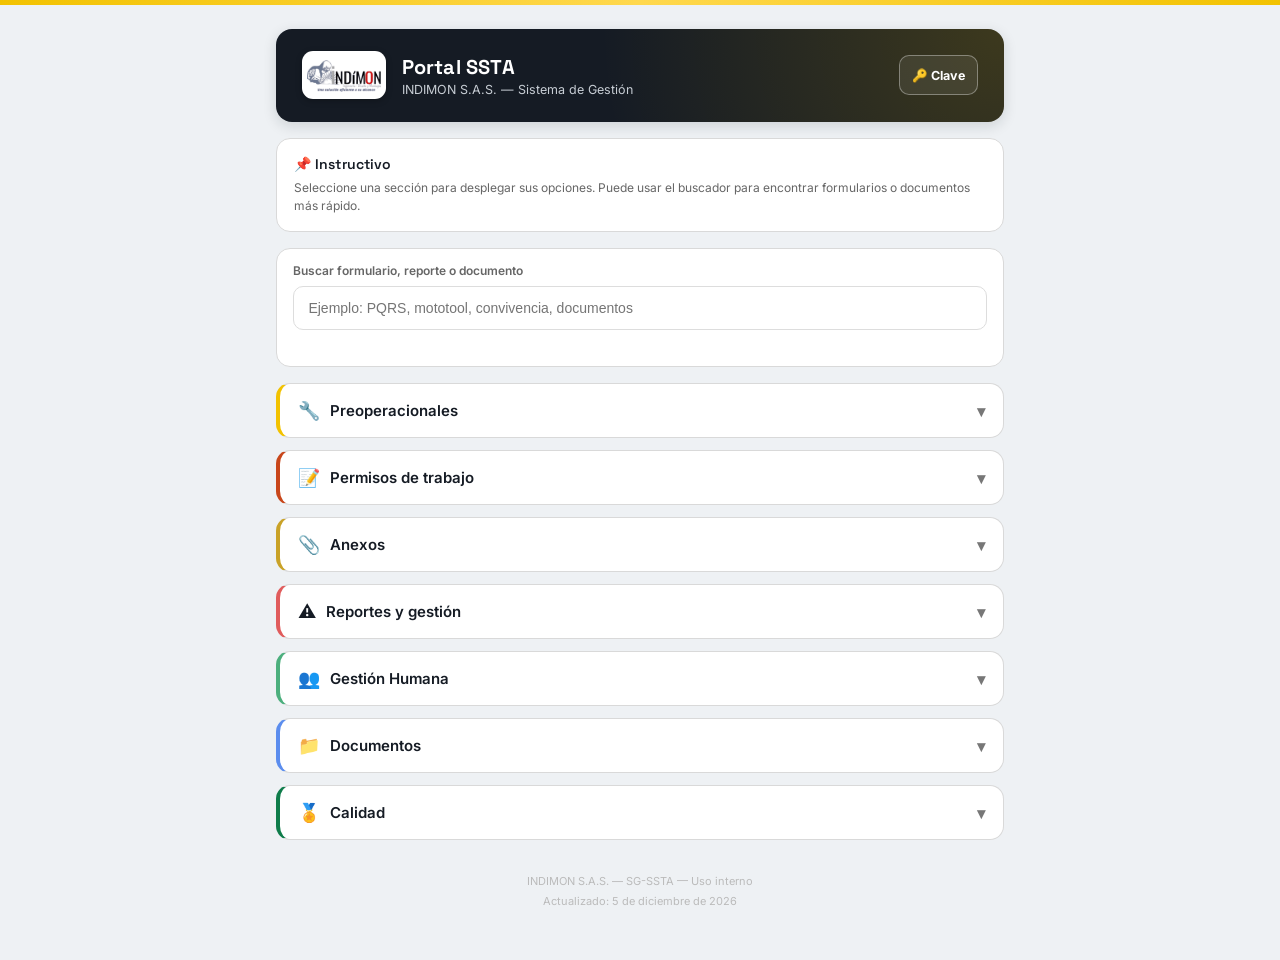
==== index.html @ 3533a74f "Add files via upload" ====
<!DOCTYPE html>
<html lang="es">
<head>
<meta charset="UTF-8">
<meta name="viewport" content="width=device-width, initial-scale=1.0">
<title>Portal SSTA – INDIMON S.A.S.</title>
<link rel="manifest" href="manifest.json">
<link rel="stylesheet" href="common.css">
<script src="config.js"></script>
<script src="common.js"></script>
<meta name="theme-color" content="#F2C200">
<meta name="mobile-web-app-capable" content="yes">
<meta name="apple-mobile-web-app-capable" content="yes">
<meta name="apple-mobile-web-app-status-bar-style" content="default">
<meta name="apple-mobile-web-app-title" content="Portal SSTA">
<link rel="apple-touch-icon" href="icon-192.png">
<style>
  *{box-sizing:border-box;margin:0;padding:0;}
  html{-webkit-text-size-adjust:100%;text-size-adjust:100%;}

  body{
    font-family:var(--font-family, -apple-system, sans-serif);
    background:var(--bg,#eef1f4);
    color:var(--ink,#1a1a1a);
    min-height:100vh;
  }

  /* Franja de marca — ancla visual del portal, color institucional INDIMON */
  .brand-strip{
    height:5px;
    background:linear-gradient(90deg, var(--brand-index,#F2C200), #ffd84d, var(--brand-index,#F2C200));
  }

  .wrapper{
    max-width:760px;
    margin:0 auto;
    padding:1.5rem 1rem 3rem;
  }

  /* ── Header ── */
  .header{
    background:var(--ink,#151b24);
    background-image:radial-gradient(circle at 100% 0%, rgba(242,194,0,.18), transparent 55%);
    border-radius:16px;
    padding:1.4rem 1.6rem;
    margin-bottom:1rem;
    display:flex;
    align-items:center;
    gap:16px;
    box-shadow:var(--shadow-lift, 0 4px 14px rgba(15,25,35,.14));
  }

  .logo{
    width:48px;
    height:48px;
    border-radius:12px;
    background:var(--brand-index,#F2C200);
    display:flex;
    align-items:center;
    justify-content:center;
    font-weight:700;
    font-size:19px;
    font-family:var(--font-display);
    color:#1a1a1a;
    flex-shrink:0;
    transform:rotate(-4deg);
    box-shadow:0 3px 10px rgba(0,0,0,.25);
  }

  .header h1{font-family:var(--font-display);font-size:20px;font-weight:700;color:#fff;margin-bottom:2px;}
  .header p{font-size:12.5px;color:#c7cdd4;}

  /* ── Instructivo ── */
  .helper-card{
    background:#fff;
    border:1px solid #d9d9d9;
    border-radius:14px;
    padding:1rem 1.05rem;
    margin-bottom:1rem;
  }
  .helper-title{font-size:14px;font-weight:600;margin-bottom:6px;}
  .helper-text{font-size:12px;color:#666;line-height:1.5;}

  /* ── Buscador ── */
  .search-box{
    background:#fff;
    border:1px solid #d9d9d9;
    border-radius:14px;
    padding:.9rem 1rem;
    margin-bottom:1rem;
  }
  .search-box label{display:block;font-size:12px;font-weight:600;color:#666;margin-bottom:8px;}
  .search-box input{
    width:100%;
    border:1px solid #ddd;
    border-radius:10px;
    padding:.8rem .9rem;
    font-size:14px;
    outline:none;
    transition:border-color .15s,box-shadow .15s;
  }
  .search-box input:focus{
    border-color:#bdbdbd;
    box-shadow:0 0 0 3px rgba(245,196,0,.18);
  }

  /* Contador de resultados */
  .search-count{
    font-size:11px;
    color:#888;
    margin-top:6px;
    min-height:16px;
  }

  /* ── Acordeón ── */
  .accordion{display:flex;flex-direction:column;gap:12px;}

  .accordion-item{
    background:#fff;
    border:1px solid #d9d9d9;
    border-radius:14px;
    overflow:hidden;
    transition:border-color .2s,box-shadow .2s;
    /* Borde izquierdo de color por sección */
    border-left-width:4px;
  }

  /* Colores por sección */
  .accordion-item.sec-preop   { border-left-color:#F2C200; }
  .accordion-item.sec-permisos{ border-left-color:#c8461a; }
  .accordion-item.sec-calidad { border-left-color:#0e7c4a; }
  .accordion-item.sec-anexos{ border-left-color:#c9a227; }
  .accordion-item.sec-reportes{ border-left-color:#e05c5c; }
  .accordion-item.sec-humana  { border-left-color:#4caf7d; }
  .accordion-item.sec-docs    { border-left-color:#5b8dee; }

  .accordion-item[open]{
    border-color:#c8c8c8;
    border-left-width:4px;
    box-shadow:0 4px 14px rgba(0,0,0,.06);
  }

  .accordion-item summary{
    list-style:none;
    cursor:pointer;
    padding:1rem 1.1rem;
    font-size:15px;
    font-weight:600;
    display:flex;
    align-items:center;
    justify-content:space-between;
    gap:12px;
    user-select:none;
    -webkit-tap-highlight-color:transparent;
  }
  .accordion-item summary::-webkit-details-marker{display:none;}

  .summary-left{display:flex;align-items:center;gap:10px;}
  .summary-icon{font-size:18px;}
  .ats-estado{display:inline-block;margin-top:6px;font-size:11.5px;font-weight:800;color:#1d7a4c;background:#e3f4ea;border-radius:10px;padding:3px 9px;}
  .ats-estado.mal{color:#a02d20;background:#fdecea;}
  .ats-estado[hidden]{display:none;}
  .open-permits-badge{
    font-size:11px;
    font-weight:700;
    color:#fff;
    background:#c8461a;
    border-radius:20px;
    padding:2px 9px;
  }

  .accordion-item summary::after{
    content:"▾";
    font-size:16px;
    color:#777;
    transition:transform .2s;
  }
  .accordion-item[open] summary::after{transform:rotate(180deg);}

  .accordion-content{
    padding:0 1rem 1rem;
    border-top:1px solid #eee;
  }

  /* ── Grid de tarjetas ── */
  .grid{
    display:grid;
    grid-template-columns:repeat(auto-fit,minmax(160px,1fr));
    gap:10px;
    margin-top:1rem;
  }
  .grid.single{grid-template-columns:1fr;}

  /* ── Tarjeta ── */
  .card{
    background:#fafafa;
    border:1px solid #e2e2e2;
    border-radius:12px;
    padding:.9rem 1rem;
    cursor:pointer;
    text-decoration:none;
    display:flex;
    flex-direction:column;
    transition:box-shadow .15s,border-color .15s,transform .15s,background .1s;
    -webkit-tap-highlight-color:transparent;
    position:relative;
    overflow:hidden;
  }
  .card:hover{
    border-color:#bbb;
    box-shadow:0 3px 10px rgba(0,0,0,.08);
    transform:translateY(-1px);
    background:#fff;
  }
  /* Feedback táctil al presionar */
  .card:active{
    transform:scale(.97);
    background:#f0f0f0;
    box-shadow:none;
  }
  .card.hidden{display:none;}

  .card-icon{font-size:22px;margin-bottom:8px;}
  .card-title{font-size:13px;font-weight:600;color:#1a1a1a;line-height:1.35;margin-bottom:3px;}
  .card-sub{font-size:11px;color:#888;line-height:1.4;}

  .ext-badge{
    position:absolute;
    top:10px;
    right:10px;
    width:24px;
    height:24px;
    border-radius:50%;
    display:flex;
    align-items:center;
    justify-content:center;
    font-size:0;
    color:transparent;
    background:#888;
    box-shadow:0 1px 4px rgba(0,0,0,.18);
    margin:0;
  }
  .ext-badge::before{
    font-size:11px;
    line-height:1;
    color:#fff;
    display:block;
  }
  .ext-badge.forms::before{content:"↗";}
  .ext-badge.drive::before{content:"↗";}
  .ext-badge.permit::before{content:"📝"; font-size:10px;}
  .ext-badge.forms { background:#1a73e8; }
  .ext-badge.drive { background:#0f9d58; }
  .ext-badge.permit { background:#c8461a; }
  .card{padding-right:2.6rem;}
  .card-full{padding-right:1rem;}
  .card-full .ext-badge{position:static;margin-left:auto;flex-shrink:0;}

  /* Card horizontal (full) */
  .card-full{
    flex-direction:row;
    align-items:center;
    gap:14px;
  }
  .card-full .card-icon{margin:0;font-size:24px;flex-shrink:0;}
  .card-full .card-text{flex:1;min-width:0;}
  .card-full .ext-badge{margin-top:0;margin-left:auto;white-space:nowrap;}

  /* Mensaje vacío */
  .empty-message{
    display:none;
    margin-top:1rem;
    font-size:12px;
    color:#888;
    background:#fafafa;
    border:1px dashed #ddd;
    border-radius:12px;
    padding:.9rem 1rem;
  }

  /* ── Botón ir arriba ── */
  .back-to-top{
    position:fixed;
    bottom:1.2rem;
    right:1.1rem;
    width:42px;
    height:42px;
    border-radius:50%;
    background:#F2C200;
    border:none;
    font-size:20px;
    font-weight:700;
    cursor:pointer;
    box-shadow:0 3px 10px rgba(0,0,0,.2);
    display:none;
    align-items:center;
    justify-content:center;
    z-index:99;
    transition:opacity .2s,transform .15s;
    color:#1a1a1a;
  }
  .back-to-top.visible{display:flex;}
  .back-to-top:active{transform:scale(.92);}

  /* ── Footer ── */
  footer{
    text-align:center;
    font-size:11px;
    color:#bbb;
    margin-top:2rem;
    line-height:1.8;
  }

  /* ══════════════════════════════
     MÓVIL  ≤ 600 px
  ══════════════════════════════ */
  @media (max-width:600px){
    .wrapper{padding:1rem .75rem 3.5rem;}

    /* Una columna en móvil */
    .grid{grid-template-columns:1fr !important;}

    /* Tarjeta horizontal en móvil */
    .card{
      flex-direction:row;
      align-items:center;
      gap:12px;
      padding:.85rem .9rem;
    }
    .card-icon{font-size:24px;margin-bottom:0;flex-shrink:0;}
    .card-text{flex:1;min-width:0;}
    .card-title{font-size:14px;}
    .card-sub{font-size:12px;}
    .ext-badge{margin-top:5px;}

    /* Card-full en móvil */
    .card-full{align-items:center;flex-direction:row;}
    .card-full .ext-badge{margin-left:auto;margin-top:0;}

    .accordion-item summary{font-size:14px;padding:.9rem 1rem;}
    .header h1{font-size:17px;}
  }

  /* Indicador offline en el buscador */
  .search-box.offline{border-color:#e08a80;background:#fdecea;}
  .search-box.offline label{color:#7a1f14;}
  .search-box.offline::after{content:"⚠ Sin conexión";display:block;font-size:11px;color:#7a1f14;margin-top:6px;font-weight:600;}

  /* ── Sub-secciones colapsables dentro de Preoperacionales ── */
  .sub-accordion{display:flex;flex-direction:column;gap:10px;margin-top:8px;}
  .sub-item{
    background:#f8f8f8;
    border:1px solid #e2e2e2;
    border-radius:10px;
    overflow:hidden;
    transition:border-color .2s;
  }
  .sub-item[open]{
    border-color:#c8c8c8;
    background:#fff;
    box-shadow:0 2px 8px rgba(0,0,0,.04);
  }
  .sub-item summary{
    list-style:none;
    cursor:pointer;
    padding:.7rem .9rem;
    font-size:13px;
    font-weight:600;
    display:flex;
    align-items:center;
    justify-content:space-between;
    gap:8px;
    user-select:none;
    -webkit-tap-highlight-color:transparent;
    color:#444;
  }
  .sub-item summary::-webkit-details-marker{display:none;}
  .sub-item summary::after{
    content:"▾";
    font-size:14px;
    color:#888;
    transition:transform .2s;
  }
  .sub-item[open] summary::after{transform:rotate(180deg);}
  .sub-item summary .sub-icon{font-size:16px;margin-right:4px;}
  .sub-item summary .sub-count{
    font-size:11px;
    font-weight:600;
    color:#888;
    background:#eee;
    padding:2px 8px;
    border-radius:12px;
    margin-left:auto;
  }
  .sub-content{padding:0 .8rem .8rem;}
  .sub-content .grid{grid-template-columns:repeat(auto-fit,minmax(150px,1fr));gap:8px;margin-top:0;}

  /* Tarjetas compactas dentro de sub-secciones */
  .sub-content .card{padding:.65rem .8rem;}
  .sub-content .card .card-icon{font-size:18px;margin-bottom:4px;}
  .sub-content .card .card-title{font-size:12.5px;}
  .sub-content .card .card-sub{font-size:10.5px;}

  @media(max-width:600px){
    .sub-content .grid{grid-template-columns:1fr !important;}
    .sub-content .card{padding:.7rem .8rem;}
    .sub-item summary{font-size:12.5px;padding:.65rem .8rem;}
  }
</style>
</head>
<body>
<div class="brand-strip"></div>
<div class="wrapper">

  <div class="header">
    <span class="marca marca-grande" role="img" aria-label="INDIMON"></span>
    <div>
      <h1>Portal SSTA</h1>
      <p>INDIMON S.A.S. &mdash; Sistema de Gestión</p>
    </div>
    <button type="button" class="btn-clave" id="btnClave" title="Clave del portal de este equipo">🔑 Clave</button>
  </div>

  <div class="helper-card">
    <div class="helper-title">📌 Instructivo</div>
    <div class="helper-text">
      Seleccione una sección para desplegar sus opciones. Puede usar el buscador para encontrar formularios o documentos más rápido.
    </div>
  </div>

  <div class="search-box">
    <label for="searchInput">Buscar formulario, reporte o documento</label>
    <input type="text" id="searchInput" placeholder="Ejemplo: PQRS, mototool, convivencia, documentos">
    <div class="search-count" id="searchCount" role="status" aria-live="polite"></div>
  </div>

  <div class="accordion">

    <!-- ── PREOPERACIONALES ── -->
    <details class="accordion-item sec-preop">
      <summary>
        <span class="summary-left">
          <span class="summary-icon">🔧</span>
          <span>Preoperacionales</span>
        </span>
      </summary>
      <div class="accordion-content">

        <div class="sub-accordion">
          <details class="sub-item">
            <summary>
              <span class="sub-icon">✂️</span>
              <span>Corte, desbaste y pulido</span>
              <span class="sub-count">8</span>
            </summary>
            <div class="sub-content">
              <div class="grid">
                <a class="card searchable-card" data-search="inspección mototool general preoperacional herramientas formulario google forms" href="https://docs.google.com/forms/d/e/1FAIpQLSdO6-E_F2UNLcjAfK9g0rwFO67i-6l_wubje_rE8OflMlSVYg/viewform" target="_blank" rel="noopener">
                  <div class="card-icon">🔧</div>
                  <div class="card-text">
                    <div class="card-title">Motortool</div>
                    <div class="card-sub">General</div>
                    <div class="ext-badge forms">↗</div>
                  </div>
                </a>
                <a class="card searchable-card" data-search="inspección pulidoras general formulario google forms" href="https://forms.gle/gFKTP5ZCNbi8pakc8" target="_blank" rel="noopener">
                  <div class="card-icon">🔩</div>
                  <div class="card-text">
                    <div class="card-title">Pulidora</div>
                    <div class="card-sub">Preoperacional</div>
                    <div class="ext-badge forms">↗</div>
                  </div>
                </a>
                <a class="card searchable-card" data-search="Inspección Preoperacional Esmeril formulario google forms" href="https://forms.gle/QgLy1F7SyeDYLxez6" target="_blank" rel="noopener">
                  <div class="card-icon">🔩</div>
                  <div class="card-text">
                    <div class="card-title">Esmeril</div>
                    <div class="card-sub">Preoperacional</div>
                    <div class="ext-badge forms">↗</div>
                  </div>
                </a>
                <a class="card searchable-card" data-search="Inspección Preoperacional Rotosfera formulario google forms" href="https://forms.gle/t29RHQx2itomZHq39" target="_blank" rel="noopener">
                  <div class="card-icon">⚙️</div>
                  <div class="card-text">
                    <div class="card-title">Rotosfera</div>
                    <div class="card-sub">Preoperacional</div>
                    <div class="ext-badge forms">↗</div>
                  </div>
                </a>
                <a class="card searchable-card" data-search="Inspección Preoperacional Sierra Cinta formulario google forms" href="https://forms.gle/JTDjTmCrtoKYtJSNA" target="_blank" rel="noopener">
                  <div class="card-icon">🪛</div>
                  <div class="card-text">
                    <div class="card-title">Sierra cinta</div>
                    <div class="card-sub">Preoperacional</div>
                    <div class="ext-badge forms">↗</div>
                  </div>
                </a>
                <a class="card searchable-card" data-search="Inspección Preoperacional Tronzadora cortadora disco abrasivo corte metal formulario google forms" href="https://forms.gle/2yqt6pXqREi8w6uq5" target="_blank" rel="noopener">
                  <div class="card-icon">🪚</div>
                  <div class="card-text">
                    <div class="card-title">Tronzadora</div>
                    <div class="card-sub">Preoperacional</div>
                    <div class="ext-badge forms">↗</div>
                  </div>
                </a>
                <a class="card searchable-card" data-search="Inspección Preoperacional Equipo de Oxicorte formulario google forms" href="https://forms.gle/67fxgkYPNo2s6SKHA" target="_blank" rel="noopener">
                  <div class="card-icon">💥</div>
                  <div class="card-text">
                    <div class="card-title">Oxicorte</div>
                    <div class="card-sub">Preoperacional</div>
                    <div class="ext-badge forms">↗</div>
                  </div>
                </a>
                <a class="card searchable-card" data-search="Inspección Preoperacional Satinadora acabado pulido formulario google forms" href="https://forms.gle/SSUMg1b6DZ65XWQe7" target="_blank" rel="noopener">
                  <div class="card-icon">⚒️</div>
                  <div class="card-text">
                    <div class="card-title">Satinadora</div>
                    <div class="card-sub">Preoperacional</div>
                    <div class="ext-badge forms">↗</div>
                  </div>
                </a>
                <a class="card searchable-card" data-search="Inspección Preoperacional Lijadora acabado pulido formulario google forms" href="https://forms.gle/7TgQXMuwU7ThePeq8" target="_blank" rel="noopener">
                  <div class="card-icon">🪚</div>
                  <div class="card-text">
                    <div class="card-title">Lijadora</div>
                    <div class="card-sub">Preoperacional</div>
                    <div class="ext-badge forms">↗</div>
                  </div>
                </a>
              </div>
            </div>
          </details>

          <details class="sub-item">
            <summary>
              <span class="sub-icon">⛏️</span>
              <span>Perforación</span>
              <span class="sub-count">3</span>
            </summary>
            <div class="sub-content">
              <div class="grid">
                <a class="card searchable-card" data-search="Inspección Preoperacional General De Taladros formulario google forms" href="https://docs.google.com/forms/d/e/1FAIpQLSckteKJ-xujUTJAi4XgaPlW60Td9uzl4S2FqRsrsFcX8kwI_Q/viewform?usp=sharing&ouid=116389296710509681828" target="_blank" rel="noopener">
                  <div class="card-icon">⛏️</div>
                  <div class="card-text">
                    <div class="card-title">Taladro</div>
                    <div class="card-sub">Preoperacional</div>
                    <div class="ext-badge forms">↗</div>
                  </div>
                </a>
                <a class="card searchable-card" data-search="Inspección Preoperacional Taladro De Árbol Fresador formulario google forms" href="https://docs.google.com/forms/d/e/1FAIpQLScYVKO9-CHIu3wr3XN73M1kLvc_k9W_IIyfmhuFYcfeQMGvpw/viewform" target="_blank" rel="noopener">
                  <div class="card-icon">🗜️</div>
                  <div class="card-text">
                    <div class="card-title">Taladro de Árbol</div>
                    <div class="card-sub">Preoperacional</div>
                    <div class="ext-badge forms">↗</div>
                  </div>
                </a>
                <a class="card searchable-card" data-search="Inspección Preoperacional Taladro Magnético formulario google forms" href="https://forms.gle/TU4fCyoUyozERmVdA" target="_blank" rel="noopener">
                  <div class="card-icon">⛏️</div>
                  <div class="card-text">
                    <div class="card-title">Taladro magnético</div>
                    <div class="card-sub">Preoperacional</div>
                    <div class="ext-badge forms">↗</div>
                  </div>
                </a>
              </div>
            </div>
          </details>

          <details class="sub-item">
            <summary>
              <span class="sub-icon">⚡</span>
              <span>Soldadura</span>
              <span class="sub-count">1</span>
            </summary>
            <div class="sub-content">
              <div class="grid">
                <a class="card searchable-card" data-search="preoperacional equipo soldar inspección formulario google forms" href="https://forms.gle/KaJBDcimBKnEJA8D6" target="_blank" rel="noopener">
                  <div class="card-icon">⚡</div>
                  <div class="card-text">
                    <div class="card-title">Equipo de soldar</div>
                    <div class="card-sub">Inspección</div>
                    <div class="ext-badge forms">↗</div>
                  </div>
                </a>
              </div>
            </div>
          </details>

          <details class="sub-item">
            <summary>
              <span class="sub-icon">🪝</span>
              <span>Izaje y conformado</span>
              <span class="sub-count">2</span>
            </summary>
            <div class="sub-content">
              <div class="grid">
                <a class="card searchable-card" data-search="Inspección General Polipasto formulario google forms" href="https://docs.google.com/forms/d/e/1FAIpQLScEXjpocpoo-J7d0PmaAjyUyJyijIlvg2-2jk9AJQA5ae0ShQ/viewform?usp=publish-editor" target="_blank" rel="noopener">
                  <div class="card-icon">🪝</div>
                  <div class="card-text">
                    <div class="card-title">Polipasto</div>
                    <div class="card-sub">Preoperacional</div>
                    <div class="ext-badge forms">↗</div>
                  </div>
                </a>
                <a class="card searchable-card" data-search="Inspección General De Roladora formulario google forms" href="https://forms.gle/he7SPUTDsNDDfjiW8" target="_blank" rel="noopener">
                  <div class="card-icon">⚙️</div>
                  <div class="card-text">
                    <div class="card-title">Roladora</div>
                    <div class="card-sub">Preoperacional</div>
                    <div class="ext-badge forms">↗</div>
                  </div>
                </a>
              </div>
            </div>
          </details>

          <details class="sub-item">
            <summary>
              <span class="sub-icon">🧗</span>
              <span>Acceso en altura</span>
              <span class="sub-count">4</span>
            </summary>
            <div class="sub-content">
              <div class="grid">
                <a class="card searchable-card" data-search="Inspección Preoperacional Andamios Multidereccionales formulario google forms" href="https://forms.gle/Jnbi4XeQe5cDFq4q7" target="_blank" rel="noopener">
                  <div class="card-icon">🧗🏼‍♂️</div>
                  <div class="card-text">
                    <div class="card-title">Andamio</div>
                    <div class="card-sub">Preoperacional</div>
                    <div class="ext-badge forms">↗</div>
                  </div>
                </a>
                <a class="card searchable-card" data-search="Inspección Preoperacional Equipos De Altura formulario google forms" href="https://forms.gle/7GZ9WnGekwtcuWy46" target="_blank" rel="noopener">
                  <div class="card-icon">👷‍♂️</div>
                  <div class="card-text">
                    <div class="card-title">Equipo De Alturas</div>
                    <div class="card-sub">Preoperacional</div>
                    <div class="ext-badge forms">↗</div>
                  </div>
                </a>
                <a class="card searchable-card" data-search="Inspección Preoperacional Escaleras formulario google forms" href="https://forms.gle/cgicvb7SFRKyPjxi6" target="_blank" rel="noopener">
                  <div class="card-icon">🪜</div>
                  <div class="card-text">
                    <div class="card-title">Escaleras</div>
                    <div class="card-sub">Preoperacional</div>
                    <div class="ext-badge forms">↗</div>
                  </div>
                </a>
                <a class="card searchable-card" data-search="Inspección Preoperacional Plataforma Eléctrica formulario google forms" href="https://forms.gle/qpCtzC2KHBczjoZq8" target="_blank" rel="noopener">
                  <div class="card-icon">🛗</div>
                  <div class="card-text">
                    <div class="card-title">Plataforma eléctrica</div>
                    <div class="card-sub">Preoperacional</div>
                    <div class="ext-badge forms">↗</div>
                  </div>
                </a>
              </div>
            </div>
          </details>

          <details class="sub-item">
            <summary>
              <span class="sub-icon">🛠️</span>
              <span>Apoyo eléctrico y herramientas menores</span>
              <span class="sub-count">2</span>
            </summary>
            <div class="sub-content">
              <div class="grid">
                <a class="card searchable-card" data-search="herramientas menores preoperacional formulario google forms" href="https://forms.gle/i2ijZhkhN2C1EhTP7" target="_blank" rel="noopener">
                  <div class="card-icon">🛠️</div>
                  <div class="card-text">
                    <div class="card-title">Herramientas menores</div>
                    <div class="card-sub">Preoperacional</div>
                    <div class="ext-badge forms">↗</div>
                  </div>
                </a>
                <a class="card searchable-card" data-search="Inspección Preoperacional Extensiones Eléctricas formulario google forms" href="https://forms.gle/fcEpkD732ydxoLUx9" target="_blank" rel="noopener">
                  <div class="card-icon">🔌</div>
                  <div class="card-text">
                    <div class="card-title">Extensiones eléctricas</div>
                    <div class="card-sub">Preoperacional</div>
                    <div class="ext-badge forms">↗</div>
                  </div>
                </a>
              </div>
            </div>
          </details>

          <details class="sub-item">
            <summary>
              <span class="sub-icon">🫀</span>
              <span>Salud</span>
              <span class="sub-count">1</span>
            </summary>
            <div class="sub-content">
              <div class="grid">
                <a class="card searchable-card" data-search="condiciones salud alto riesgo formulario google forms" href="https://forms.gle/cqyEWkMgjBxSZmPP8" target="_blank" rel="noopener">
                  <div class="card-icon">🫀</div>
                  <div class="card-text">
                    <div class="card-title">Condiciones de salud</div>
                    <div class="card-sub">Alto riesgo</div>
                    <div class="ext-badge forms">↗</div>
                  </div>
                </a>
              </div>
            </div>
          </details>

          <details class="sub-item">
            <summary>
              <span class="sub-icon">🦺</span>
              <span>Elementos de protección personal</span>
                <span class="sub-count">2</span>
            </summary>
            <div class="sub-content">
              <div class="grid">
                <a class="card searchable-card" data-search="inspeccion epp elementos proteccion personal casco gafas guantes botas dotacion reposicion SSTA-F-006" href="inspeccion-epp.html">
                  <div class="card-icon">🦺</div>
                  <div class="card-text">
                    <div class="card-title">Inspección de EPP</div>
                    <div class="card-sub">SSTA-F-006 · Estado de la dotación por trabajador</div>
                    <div class="ext-badge permit">📝 Diligenciar inspección</div>
                  </div>
                </a>

          <a class="card searchable-card" data-search="inspeccion epp brigadistas botiquin canguro tapabocas guantes quirurgicos mascara rcp silbato curitas gasas linterna alcohol SSTA-F-147" href="inspeccion-epp.html?tipo=brigadista">
            <div class="card-icon">🧰</div>
            <div class="card-text">
              <div class="card-title">Inspección de EPP — Brigadistas</div>
              <div class="card-sub">SSTA-F-147 · Dotación del brigadista, por unidades</div>
              <div class="ext-badge permit">📝 Diligenciar inspección</div>
            </div>
          </a>
              </div>
            </div>
          </details>
        </div>

        <div class="empty-message">No hay resultados en esta sección.</div>
      </div>
    </details>

<!-- ── PERMISOS ── -->
    <details class="accordion-item sec-permisos">
      <summary>
        <span class="summary-left">
          <span class="summary-icon">📝</span>
          <span>Permisos de trabajo</span>
          <a href="dashboard.html" id="openPermitsBadge" class="open-permits-badge" style="display:none;text-decoration:none;"></a>
        </span>
      </summary>
      <div class="accordion-content">
        <div class="grid">

          <a class="card searchable-card" data-search="ats analisis de trabajo seguro peligros riesgos controles gtc 45 tareas SSTA-F-007 interactivo" href="ats.html">
            <div class="card-icon">🧭</div>
            <div class="card-text">
              <div class="card-title">ATS – Análisis de Trabajo Seguro</div>
              <div class="card-sub">SSTA-F-007 · Tareas, peligros GTC 45 y controles</div>
              <div class="ext-badge permit">📝 Diligenciar ATS</div>
              <div class="ats-estado" id="atsEstado" hidden></div>
            </div>
          </a>

          <a class="card searchable-card" data-search="permiso trabajo en caliente soldadura oxicorte pulidora digital firma" href="permiso-trabajo-caliente.html">
            <div class="card-icon">🔥</div>
            <div class="card-text">
              <div class="card-title">Trabajo en Caliente</div>
              <div class="card-sub">SSTA-F-119 · Apertura y cierre digital</div>
              <div class="ext-badge permit">📝 Diligenciar permiso</div>
            </div>
          </a>

          <a class="card searchable-card" data-search="permiso trabajo en alturas andamio arnes digital firma" href="permiso-trabajo-alturas.html">
            <div class="card-icon">🧗</div>
            <div class="card-text">
              <div class="card-title">Trabajo en Alturas</div>
              <div class="card-sub">SSTA-F-116 · Apertura y cierre digital</div>
              <div class="ext-badge permit">📝 Diligenciar permiso</div>
            </div>
          </a>

          <a class="card searchable-card" data-search="permiso espacios confinados gases oxigeno ventilacion tanque pozo digital firma" href="permiso-espacios-confinados.html">
            <div class="card-icon">🕳️</div>
            <div class="card-text">
              <div class="card-title">Espacios Confinados</div>
              <div class="card-sub">SSTA-F-117 · Apertura y cierre digital</div>
              <div class="ext-badge permit">📝 Diligenciar permiso</div>
            </div>
          </a>

          <a class="card searchable-card" data-search="permiso izaje de cargas diferencial troller estrobos manilas grua digital firma" href="permiso-izajes-cargas.html">
            <div class="card-icon">🏗️</div>
            <div class="card-text">
              <div class="card-title">Izajes de Cargas</div>
              <div class="card-sub">SSTA-F-118 · Apertura y cierre digital</div>
              <div class="ext-badge permit">📝 Diligenciar permiso</div>
            </div>
          </a>

          <a class="card searchable-card" data-search="permiso trabajo electrico tension baja media desenergizado digital firma" href="permiso-trabajo-electrico.html">
            <div class="card-icon">⚡</div>
            <div class="card-text">
              <div class="card-title">Trabajo Eléctrico</div>
              <div class="card-sub">SSTA-F-180 · Apertura y cierre digital</div>
              <div class="ext-badge permit">📝 Diligenciar permiso</div>
            </div>
          </a>

        </div>
        <div class="empty-message">No hay resultados en esta sección.</div>
      </div>
    </details>

    <!-- ── ANEXOS ── -->
    <details class="accordion-item sec-anexos">
      <summary>
        <span class="summary-left">
          <span class="summary-icon">📎</span>
          <span>Anexos</span>
        </span>
      </summary>
      <div class="accordion-content">
        <div class="grid">

          <a class="card searchable-card" data-search="anexo personal autorizado permisos de trabajo registro diario obra firma SSTA-F-149" href="personal-autorizado.html">
            <div class="card-icon">👷</div>
            <div class="card-text">
              <div class="card-title">Personal Autorizado</div>
              <div class="card-sub">SSTA-F-149 · Registro diario por obra</div>
              <div class="ext-badge permit">📝 Diligenciar anexo</div>
            </div>
          </a>

        </div>
        <div class="empty-message">No hay resultados en esta sección.</div>
      </div>
    </details>

    <!-- ── REPORTES Y GESTIÓN ── -->
    <details class="accordion-item sec-reportes">
      <summary>
        <span class="summary-left">
          <span class="summary-icon">⚠️</span>
          <span>Reportes y gestión</span>
        </span>
      </summary>
      <div class="accordion-content">
        <div class="grid">

          <a class="card searchable-card" data-search="actos condiciones seguras inseguras reporte formulario google forms" href="https://forms.gle/yNRW4FaWt43TGodw7" target="_blank" rel="noopener">
            <div class="card-icon">⚠️</div>
            <div class="card-text">
              <div class="card-title">Actos y condiciones</div>
              <div class="card-sub">Seguras e inseguras</div>
              <div class="ext-badge forms">↗ Google Forms</div>
            </div>
          </a>

          <a class="card searchable-card" data-search="pqrs peticiones quejas reclamos sugerencias formulario google forms" href="https://forms.gle/kJRgogph9pqMiui98" target="_blank" rel="noopener">
            <div class="card-icon">🗣️</div>
            <div class="card-text">
              <div class="card-title">PQRS</div>
              <div class="card-sub">Peticiones, quejas, reclamos</div>
              <div class="ext-badge forms">↗ Google Forms</div>
            </div>
          </a>

          <a class="card searchable-card" data-search="comité convivencia reporte quejas laboral formulario google forms" href="https://forms.gle/cJZpNibe8jq9LYi56" target="_blank" rel="noopener">
            <div class="card-icon">🧏</div>
            <div class="card-text">
              <div class="card-title">Comité de convivencia</div>
              <div class="card-sub">Reporte de quejas</div>
              <div class="ext-badge forms">↗ Google Forms</div>
            </div>
          </a>

          <a class="card searchable-card" data-search="acoso sexual laboral reporte confidencial formulario google forms" href="https://forms.gle/2CAs4zFnRyHycj9D8" target="_blank" rel="noopener">
            <div class="card-icon">👁️</div>
            <div class="card-text">
              <div class="card-title">Acoso sexual laboral</div>
              <div class="card-sub">Reporte confidencial</div>
              <div class="ext-badge forms">↗ Google Forms</div>
            </div>
          </a>

        </div>
        <div class="empty-message">No hay resultados en esta sección.</div>
      </div>
    </details>

    <!-- ── GESTIÓN HUMANA ── -->
    <details class="accordion-item sec-humana">
      <summary>
        <span class="summary-left">
          <span class="summary-icon">👥</span>
          <span>Gestión Humana</span>
        </span>
      </summary>
      <div class="accordion-content">
        <div class="grid">

          <a class="card searchable-card" data-search="encuesta perfil sociodemografico indimon gestión humana formulario google forms" href="https://forms.gle/eaAiSjYk49ReDBBR9" target="_blank" rel="noopener">
            <div class="card-icon">📋</div>
            <div class="card-text">
              <div class="card-title">Perfil Sociodemográfico</div>
              <div class="card-sub">Encuesta INDIMON S.A.S.</div>
              <div class="ext-badge forms">↗ Google Forms</div>
            </div>
          </a>

          <a class="card searchable-card" data-search="inducción reinducción personal gestión humana formulario google forms" href="https://forms.gle/tj7C2Ft3pFERXuBT8" target="_blank" rel="noopener">
            <div class="card-icon">🎓</div>
            <div class="card-text">
              <div class="card-title">Inducción y Reinducción</div>
              <div class="card-sub">Gestión Humana</div>
              <div class="ext-badge forms">↗ Google Forms</div>
            </div>
          </a>

        </div>
        <div class="empty-message">No hay resultados en esta sección.</div>
      </div>
    </details>

    <!-- ── DOCUMENTOS ── -->
    <details class="accordion-item sec-docs">
      <summary>
        <span class="summary-left">
          <span class="summary-icon">📁</span>
          <span>Documentos</span>
        </span>
      </summary>
      <div class="accordion-content">
        <div class="grid single">
          <a class="card card-full searchable-card" data-search="documentos ssta formatos procedimientos registros carpeta sistema gestión drive" href="https://drive.google.com/drive/folders/1CyFvMhVAOWfKoPwgU220T_1J80J4eJCC" target="_blank" rel="noopener">
            <div class="card-icon">📁</div>
            <div class="card-text">
              <div class="card-title">Documentos SSTA</div>
              <div class="card-sub">Formatos, procedimientos y registros del sistema de gestión</div>
              <div class="ext-badge drive">↗ Google Drive</div>
            </div>
          </a>
        </div>
        <div class="empty-message">No hay resultados en esta sección.</div>
      </div>
    </details>

    <!-- ── CALIDAD ── -->
    <details class="accordion-item sec-calidad">
      <summary>
        <span class="summary-left">
          <span class="summary-icon">🏅</span>
          <span>Calidad</span>
        </span>
      </summary>
      <div class="accordion-content">

        <div class="sub-accordion">

          <details class="sub-item">
            <summary>
              <span class="sub-icon">📦</span>
              <span>Recepción y clasificación</span>
              <span class="sub-count">2</span>
            </summary>
            <div class="sub-content">
              <div class="grid">
                <a class="card searchable-card" data-search="infografia calidad recepcion y almacenamiento de materiales" href="https://1drv.ms/i/c/A2AD295163A9FF2B/IQDC-cgoEvw5TI02B6OhIzU7AeB-pNq9Y3ZnlUogc5pzafw?e=cjmnSd" target="_blank" rel="noopener">
                  <div class="card-icon">📦</div>
                  <div class="card-text">
                    <div class="card-title">Recepción y almacenamiento de materiales</div>
                    <div class="card-sub">Infografía</div>
                    <div class="ext-badge forms">↗</div>
                  </div>
                </a>
                <a class="card searchable-card" data-search="infografia calidad clasificacion de materiales mas usados" href="https://1drv.ms/i/c/A2AD295163A9FF2B/IQAjQHb8v1JXRaGJsPXvkoLmAeKWbmjS-O2FRNjtQ3ohPHo?e=Wve0Gn" target="_blank" rel="noopener">
                  <div class="card-icon">🏷️</div>
                  <div class="card-text">
                    <div class="card-title">Clasificación de materiales más usados</div>
                    <div class="card-sub">Infografía</div>
                    <div class="ext-badge forms">↗</div>
                  </div>
                </a>
              </div>
            </div>
          </details>

          <details class="sub-item">
            <summary>
              <span class="sub-icon">⚙️</span>
              <span>Mecanizado y conformado</span>
              <span class="sub-count">3</span>
            </summary>
            <div class="sub-content">
              <div class="grid">
                <a class="card searchable-card" data-search="infografia calidad pulido" href="https://1drv.ms/i/c/A2AD295163A9FF2B/IQAuoX6uWJzsQ7falggShDGpAXy17N4xKKqJAEBLlH08kXQ?e=jHY5fK" target="_blank" rel="noopener">
                  <div class="card-icon">✨</div>
                  <div class="card-text">
                    <div class="card-title">Pulido</div>
                    <div class="card-sub">Infografía</div>
                    <div class="ext-badge forms">↗</div>
                  </div>
                </a>
                <a class="card searchable-card" data-search="infografia calidad biselado" href="https://1drv.ms/i/c/A2AD295163A9FF2B/IQAwRptNY_GSR6g4Bfd9kOqCAflAKDmFgwW0yni27I7F_Js?e=nsirEv" target="_blank" rel="noopener">
                  <div class="card-icon">🔺</div>
                  <div class="card-text">
                    <div class="card-title">Biselado</div>
                    <div class="card-sub">Infografía</div>
                    <div class="ext-badge forms">↗</div>
                  </div>
                </a>
                <a class="card searchable-card" data-search="infografia calidad taladro y machuelado" href="https://1drv.ms/i/c/A2AD295163A9FF2B/IQDOcyloj79PRKi9PKgmk6aqAbFEVaBVq8quCZTGafs_S9o?e=kjc0UD" target="_blank" rel="noopener">
                  <div class="card-icon">🔩</div>
                  <div class="card-text">
                    <div class="card-title">Taladro y machuelado</div>
                    <div class="card-sub">Infografía</div>
                    <div class="ext-badge forms">↗</div>
                  </div>
                </a>
              </div>
            </div>
          </details>

          <details class="sub-item">
            <summary>
              <span class="sub-icon">🧽</span>
              <span>Preparación y acabado de superficie</span>
              <span class="sub-count">3</span>
            </summary>
            <div class="sub-content">
              <div class="grid">
                <a class="card searchable-card" data-search="infografia calidad preparacion de superficies" href="https://1drv.ms/i/c/A2AD295163A9FF2B/IQCTkbrV2hgZTZzt96lLfJkRAfx2gDU98KLDDfRBBbcjq4o?e=pGdXxk" target="_blank" rel="noopener">
                  <div class="card-icon">🧽</div>
                  <div class="card-text">
                    <div class="card-title">Preparación de superficies</div>
                    <div class="card-sub">Infografía</div>
                    <div class="ext-badge forms">↗</div>
                  </div>
                </a>
                <a class="card searchable-card" data-search="infografia calidad limpieza y decapado" href="https://1drv.ms/i/c/A2AD295163A9FF2B/IQCoQd0O5pWdRrJ7r_XUNLCdAQ8oBWfROOyk4-ZajTjPSJY?e=xDm5th" target="_blank" rel="noopener">
                  <div class="card-icon">🧴</div>
                  <div class="card-text">
                    <div class="card-title">Limpieza y decapado</div>
                    <div class="card-sub">Infografía</div>
                    <div class="ext-badge forms">↗</div>
                  </div>
                </a>
                <a class="card searchable-card" data-search="infografia calidad pasivado y satinado acero inoxidable" href="https://1drv.ms/i/c/A2AD295163A9FF2B/IQAjyEZSxiQoTYWjp6fm-SP0AbexlDHrdpQAXxEox9jrF4Q?e=kZsUkb" target="_blank" rel="noopener">
                  <div class="card-icon">🪞</div>
                  <div class="card-text">
                    <div class="card-title">Pasivado y satinado acero inoxidable</div>
                    <div class="card-sub">Infografía</div>
                    <div class="ext-badge forms">↗</div>
                  </div>
                </a>
              </div>
            </div>
          </details>

          <details class="sub-item">
            <summary>
              <span class="sub-icon">🎨</span>
              <span>Pintura</span>
              <span class="sub-count">1</span>
            </summary>
            <div class="sub-content">
              <div class="grid">
                <a class="card searchable-card" data-search="infografia calidad preparacion y aplicacion de pintura" href="https://1drv.ms/i/c/A2AD295163A9FF2B/IQArq8Lb6lCNRaTHbzbLxADqAexqjcIQEDt4vTtFHSjUnhY?e=bnNN5q" target="_blank" rel="noopener">
                  <div class="card-icon">🎨</div>
                  <div class="card-text">
                    <div class="card-title">Preparación y aplicación de pintura</div>
                    <div class="card-sub">Infografía</div>
                    <div class="ext-badge forms">↗</div>
                  </div>
                </a>
              </div>
            </div>
          </details>

          <details class="sub-item">
            <summary>
              <span class="sub-icon">📐</span>
              <span>Fundamentos técnicos</span>
              <span class="sub-count">1</span>
            </summary>
            <div class="sub-content">
              <div class="grid">
                <a class="card searchable-card" data-search="infografia calidad geometria basica aplicada" href="https://1drv.ms/i/c/A2AD295163A9FF2B/IQDoq9q0T56HQ4GVl6CUX1dPAcQyzIdFtLJH3tbzL5Py7CI?e=epj35J" target="_blank" rel="noopener">
                  <div class="card-icon">📐</div>
                  <div class="card-text">
                    <div class="card-title">Geometría básica aplicada</div>
                    <div class="card-sub">Infografía</div>
                    <div class="ext-badge forms">↗</div>
                  </div>
                </a>
              </div>
            </div>
          </details>

        </div>

        <div class="empty-message">No hay resultados en esta sección.</div>
      </div>
    </details>

  </div><!-- /accordion -->

  <footer>
    INDIMON S.A.S. &mdash; SG-SSTA &mdash; Uso interno<br>
    <span id="footerDate"></span>
  </footer>

</div><!-- /wrapper -->

<button class="back-to-top" id="backToTop" title="Ir arriba">↑</button>

<script>
  // ── Aviso de sin conexión ──
  OfflineBanner.init();

  // Indicador visual en el buscador cuando no hay conexión
  const searchBox = document.querySelector('.search-box');
  function updateSearchBoxOffline(){
    if(searchBox) searchBox.classList.toggle('offline', !navigator.onLine);
  }
  window.addEventListener('online', updateSearchBoxOffline);
  window.addEventListener('offline', updateSearchBoxOffline);
  updateSearchBoxOffline();

  // ── Fecha en footer ──
  const months = ['enero','febrero','marzo','abril','mayo','junio','julio','agosto','septiembre','octubre','noviembre','diciembre'];
  const now = new Date();
  document.getElementById('footerDate').textContent =
    'Actualizado: ' + now.getDate() + ' de ' + months[now.getMonth()] + ' de ' + now.getFullYear();

  // ── Acordeón: solo uno abierto ──
  const items = document.querySelectorAll('.accordion-item');
  items.forEach((item) => {
    item.addEventListener('toggle', () => {
      if (item.open) {
        items.forEach((other) => {
          if (other !== item) other.removeAttribute('open');
        });
        // Contar permisos abiertos solo cuando se abre la sección de permisos
        if(item.classList.contains('sec-permisos')){
          contarPermisosAbiertos();
          contarAts();
        }
        // En móvil, si la sección abierta queda fuera de vista, llevarla al inicio
        // del viewport para que el usuario no tenga que buscarla con el dedo.
        setTimeout(() => {
          const rect = item.getBoundingClientRect();
          if (rect.top < 0 || rect.top > 120) {
            item.scrollIntoView({ behavior: 'smooth', block: 'start' });
          }
        }, 50);
      }
    });
  });

  // ── Buscador ──
  const searchInput = document.getElementById('searchInput');
  const searchCount = document.getElementById('searchCount');
  const cards       = document.querySelectorAll('.searchable-card');

  function updateEmptyMessages() {
    document.querySelectorAll('.accordion-content').forEach((section) => {
      const visible = [...section.querySelectorAll('.searchable-card')].filter(c => !c.classList.contains('hidden'));
      section.querySelector('.empty-message').style.display = visible.length === 0 ? 'block' : 'none';

      // Sub-secciones: mostrar/ocultar según resultados
      section.querySelectorAll('.sub-item').forEach(sub => {
        const subVisible = [...sub.querySelectorAll('.searchable-card')].filter(c => !c.classList.contains('hidden'));
        if(subVisible.length === 0 && searchInput.value.trim() !== ''){
          sub.style.display = 'none';
        } else {
          sub.style.display = '';
          // Abrir sub-sección automáticamente si tiene resultados y hay búsqueda activa
          if(searchInput.value.trim() !== '' && subVisible.length > 0){
            sub.open = true;
          }
        }
      });
    });
  }

  const runSearch = debounce(function () {
    const term = searchInput.value.toLowerCase().trim();
    let count = 0;

    cards.forEach((card) => {
      const match = card.dataset.search.toLowerCase().includes(term);
      card.classList.toggle('hidden', !match);
      if (match) count++;
    });

    // Contador
    if (term !== '') {
      searchCount.textContent = count + ' resultado' + (count !== 1 ? 's' : '') + ' encontrado' + (count !== 1 ? 's' : '');
      items.forEach((item) => {
        item.open = !!item.querySelector('.searchable-card:not(.hidden)');
      });
      if(count === 0){
        searchCount.innerHTML = 'No se encontró nada con "' + term + '". <button type="button" id="clearSearchBtn" style="background:none;border:none;color:#c8461a;text-decoration:underline;cursor:pointer;font-size:11px;margin-left:4px;">Ver todo</button>';
        document.getElementById('clearSearchBtn').addEventListener('click', ()=>{
          searchInput.value = '';
          searchInput.dispatchEvent(new Event('input'));
          searchInput.focus();
        });
      }
    } else {
      searchCount.textContent = '';
      items.forEach((item, i) => { item.open = i === 0; });
      // Cerrar sub-secciones al limpiar búsqueda
      document.querySelectorAll('.sub-item').forEach(sub => {
        sub.open = false;
        sub.style.display = '';
      });
    }

    updateEmptyMessages();
  }, 180);
  searchInput.addEventListener('input', runSearch);

  updateEmptyMessages();

  // ── Botón ir arriba ──
  const btn = document.getElementById('backToTop');
  window.addEventListener('scroll', () => {
    btn.classList.toggle('visible', window.scrollY > 220);
  });
  btn.addEventListener('click', () => {
    window.scrollTo({ top: 0, behavior: 'smooth' });
  });

  // ── Contador de permisos abiertos (Google Sheets vía Apps Script) ──
  // Pega aquí la URL /exec de cada backend y su token (debe coincidir con el
  // API_TOKEN de ese Apps Script — los backends ya validan el token).
  const PERMIT_BACKENDS = getPermitBackends(false);

  async function contarPermisosAbiertos() {
    let total = 0;
    const detalle = [];
    // Consultas en paralelo — Promise.allSettled conserva el orden de PERMIT_BACKENDS
    // aunque las respuestas lleguen en otro orden, así el resumen sale igual que antes.
    const resultados = await Promise.allSettled(PERMIT_BACKENDS.filter(b => b.url).map(backend =>
      fetchWithRetry(backend.url + '?' + (backend.listQuery || 'list=1') + '&token=' + encodeURIComponent(backend.token || ''))
        .then(res => res.json())
        .then(data => ({ backend, data }))
    ));
    // Antes un backend caído se omitía en silencio y el contador salía por
    // debajo de lo real sin decirlo. Ahora se cuentan los que no respondieron.
    const conDatos = PERMIT_BACKENDS.filter(b => b.url);
    const sinDatos = [];
    resultados.forEach((r, i) => {
      if (r.status !== 'fulfilled') { sinDatos.push(conDatos[i].nombre); return; }
      const { backend, data } = r.value;
      if (data && data.ok && Array.isArray(data.rows)) {
        const abiertos = data.rows.filter(row => row.status === 'ABIERTO').length;
        if (abiertos > 0) { total += abiertos; detalle.push(abiertos + ' ' + backend.nombre); }
      } else {
        sinDatos.push(backend.nombre);
      }
    });
    const badge = document.getElementById('openPermitsBadge');
    const faltan = sinDatos.length ? ' · ⚠️ sin datos de ' + sinDatos.join(', ') : '';
    if (total > 0 || sinDatos.length) {
      const resumen = detalle.length ? ' (' + detalle.join(', ') + ')' : '';
      // "al menos": con tipos sin responder, el total real puede ser mayor.
      const cifra = total > 0 ? (sinDatos.length ? 'al menos ' : '') + total + (total === 1 ? ' abierto' : ' abiertos') + resumen : 'Abiertos: ?';
      badge.textContent = cifra + faltan;
      badge.title = detalle.join(' · ') + faltan;
      badge.setAttribute('aria-label', badge.textContent);
      badge.style.display = 'inline-block';
    }
  }
  // contarPermisosAbiertos(); // ahora se llama solo al abrir la sección de permisos

  // ── ATS abiertos y vencidos (en la tarjeta del ATS) ──
  async function contarAts() {
    const B = PORTAL_CONFIG.BACKENDS.ats;
    const el = document.getElementById('atsEstado');
    if (!B || !B.url || B.url.indexOf('http') !== 0 || !el) return;
    try {
      const res = await fetchWithRetry(B.url + '?list=1&token=' + encodeURIComponent(PORTAL_CONFIG.API_TOKEN));
      const data = await res.json();
      if (!data || !data.ok || !Array.isArray(data.rows)) { el.textContent = '⚠️ No se pudo consultar los ATS'; el.className = 'ats-estado mal'; el.hidden = false; return; }
      const abiertos = data.rows.filter(r => r.estado !== 'CERRADO');
      const vencidos = abiertos.filter(atsVencido);
      if (!abiertos.length) { el.hidden = true; return; }
      el.textContent = abiertos.length + (abiertos.length === 1 ? ' abierto' : ' abiertos') + (vencidos.length ? ' · ' + vencidos.length + (vencidos.length === 1 ? ' vencido' : ' vencidos') : '');
      el.className = 'ats-estado' + (vencidos.length ? ' mal' : '');
      el.hidden = false;
    } catch (e) {
      el.textContent = '⚠️ El servidor del ATS no respondió'; el.className = 'ats-estado mal'; el.hidden = false;
    }
  }

  // ── Clave del portal de este equipo ──
  const btnClave = document.getElementById('btnClave');
  function pintarBtnClave() {
    const ok = ClavePortal.tiene();
    btnClave.textContent = ok ? '🔑 Clave ✓' : '🔑 Clave';
    btnClave.classList.toggle('ok', ok);
    btnClave.setAttribute('aria-label', ok ? 'Clave del portal guardada en este equipo. Cambiarla' : 'Escribir la clave del portal');
  }
  btnClave.addEventListener('click', () => ClavePortal.pedir(ClavePortal.tiene()
    ? 'Este equipo ya tiene la clave guardada. Escribe una nueva si cambió.'
    : undefined));
  pintarBtnClave();

</script>
<script>
window.addEventListener('load', ()=>{
  // UpdateManager ya se encarga de registrar el Service Worker y de mostrar
  // el banner de "hay una versión nueva" — antes esto se registraba a mano
  // aquí y ese banner nunca aparecía en la portada del portal.
  if (typeof UpdateManager !== 'undefined') UpdateManager.init();
});
</script>

</body>
</html>
---- common.css ----
/* ============================================================
   common.css — Sistema de diseño compartido del Portal SSTA (INDIMON)
   Usado por: index.html, permiso-trabajo-alturas.html,
              permiso-trabajo-caliente.html, dashboard.html
   ------------------------------------------------------------
   Cada página conserva su color de acento propio (identidad del
   tipo de permiso), pero ahora comparte también tipografía,
   contraste de estados y un mismo componente de progreso —
   para que las tres páginas se sientan como un solo producto.
   ============================================================ */

@import url('https://fonts.googleapis.com/css2?family=Space+Grotesk:wght@500;600;700&family=Inter:wght@400;500;600;700&display=swap');

:root{
  --font-family: 'Inter', -apple-system, BlinkMacSystemFont, 'Segoe UI', Roboto, sans-serif;
  --font-display: 'Space Grotesk', var(--font-family);

  --radius-lg: 14px;
  --radius-md: 10px;
  --radius-sm: 7px;

  --shadow-card: 0 3px 10px rgba(15,25,35,.07);
  --shadow-float: 0 -6px 18px rgba(15,25,35,.12);
  --shadow-lift: 0 4px 14px rgba(15,25,35,.14);

  --paper:#ffffff;
  --bg:#eef1f4;
  --ink:#151b24;
  --ink-soft:#5c6a76;
  --line:#dde3e8;
  --line-soft:#eaeef1;
  --ok:#1d7a4c;
  --warn:#c0392b;

  /* Gris para texto secundario y estados apagados. #5c6a76 da 5.56:1 sobre
     blanco; los grises que se venían usando (#aab3ba = 2.13:1, #8a97a3 = 2.98:1)
     no llegaban al mínimo de 4.5:1 y, más allá de la norma, en una tablet a
     pleno sol en planta prácticamente desaparecían. */
  --ink-muted:#5c6a76;

  /* Paleta por tipo de permiso. Antes solo estaban tres aquí y los demás se
     definían a mano dentro de cada página, así que la paleta había dejado de
     estar en un solo sitio. */
  --brand-index:      #F2C200;
  --brand-alturas:    #0f3a5f;
  --brand-caliente:   #c8461a;
  --brand-confinados: #6b4c9a;
  --brand-izajes:     #8a6d1f;
  --brand-electrico:  #1f5f8b;
  --brand-epp:        #1f6f8b;

  /* ── Escala tipográfica ──
     Había 17 tamaños distintos en el portal, y los cuatro más frecuentes eran
     11, 11.5, 12 y 12.5px: diferencias de medio píxel que no se perciben como
     jerarquía, solo como desorden, y un piso demasiado bajo para llenar
     formularios con guantes y a contraluz. Esta escala tiene 6 pasos y sube el
     piso de lectura a 13px; 11px queda reservado para etiquetas de sección. */
  --fs-etiqueta: 11px;   /* SOLO rótulos en mayúsculas de sección */
  --fs-menor:    12.5px; /* metadatos, notas al pie */
  --fs-base:     13.5px; /* texto de lectura: preguntas, ítems, descripciones */
  --fs-campo:    16px;   /* lo que se escribe — evita el zoom automático en iOS */
  --fs-titulo:   15px;
  --fs-display:  18px;

  /* Alto mínimo de cualquier cosa que se toque. Se diligencia con guantes de
     vaqueta, de pie y en movimiento: 44px es el mínimo recomendado y aquí el
     margen de error importa más que en una app de escritorio. */
  --touch:44px;

  --offline-bg: #7a1f14;
}

/* Solo en el lienzo de firma (no en toda la página, que puede bloquear
   la rueda del mouse en algunos navegadores) — evita el rebote/scroll
   accidental mientras se firma. */
canvas.pad, canvas.sigpad, canvas.mini-pad{ overscroll-behavior: contain; touch-action: none; }

h1, .section-title, .gate-top h1, .header h1, .helper-title,
.head .title h1, .card-title, .code, .code-tag {
  font-family: var(--font-display);
  letter-spacing:.01em;
}

/* ── Barra de progreso de scroll (elemento distintivo compartido) ──
   Se activa con ScrollProgress.init(color) en common.js. Muestra cuánto
   del formulario largo lleva recorrido el usuario — información real,
   no decoración, en documentos de 10 secciones diligenciados en celular. */
#scrollProgress{
  position:fixed;
  top:0; left:0;
  height:3px;
  width:0%;
  background:var(--progress-color, var(--brand-alturas));
  z-index:10000;
  transition:width .08s linear;
}

#updateBanner{
  position:sticky;
  top:0;
  z-index:9999;
  background:var(--ink);
  color:#fff;
  font-size:12px;
  font-weight:600;
  text-align:center;
  padding:8px 10px;
  display:flex;
  align-items:center;
  justify-content:center;
  gap:10px;
  flex-wrap:wrap;
}
#updateBanner button{
  background:#fff;
  color:var(--ink);
  border:none;
  border-radius:var(--radius-sm,7px);
  font-size:11.5px;
  font-weight:700;
  padding:5px 12px;
  cursor:pointer;
}
#updateBanner button:hover{background:var(--bg);}

/* ── Modo horizontal para firmar ──
   Al girar el celular, se libera espacio vertical (encabezados/títulos más
   compactos) y el lienzo de firma queda más bajo pero se estira a todo el
   ancho de la pantalla — más cómodo para firmar con el dedo que en vertical. */
@media (orientation: landscape) and (max-height: 500px){
  .hdr, .header{padding:10px 16px !important;}
  .hdr h1, .header h1{font-size:15px !important;}
  .section-title{padding:8px 14px !important;font-size:11px !important;}
  .section-body{padding:14px 16px !important;}
  canvas.pad, canvas.sigpad, canvas.mini-pad{height:150px !important;}
  #scrollProgress{height:2px;}
}

/* En celular, avisa que el recuadro abre la firma a pantalla completa.
   (Antes decía "gira el celular": girar reacomodaba toda la página y había que
   volver a buscar el recuadro. Ver FirmaCompleta en common.js.) */
@media (pointer: coarse) and (max-width: 599px){
  .sig-pad-wrap label::after, .sig-block h5::after{
    content:"💡 toca el recuadro para firmar en pantalla completa";
    display:block;
    font-weight:400;
    text-transform:none;
    color:var(--ink-muted);
    letter-spacing:0;
    font-size:10.5px;
    margin-top:3px;
  }
}
/* Cuadro de sugerencias del autocompletar de personal (reemplaza al datalist
   nativo, que casi no funciona en Safari de iPhone) */
.autocomplete-box{
  background:#fff; border:1.5px solid var(--line,#dde3e8); border-radius:8px;
  box-shadow:0 6px 18px rgba(15,25,35,.18); z-index:10001; max-height:220px; overflow-y:auto;
}
.autocomplete-item{
  padding:9px 12px; cursor:pointer; border-bottom:1px solid var(--line-soft,#eaeef1);
  display:flex; flex-direction:column; gap:1px;
}
.autocomplete-item:last-child{border-bottom:none;}
.autocomplete-item:hover, .autocomplete-item:active{background:var(--bg,#eef1f4);}
.autocomplete-item b{font-size:13px;color:var(--ink,#151b24);}
.autocomplete-item span{font-size:11px;color:var(--ink-muted);}

#offlineBanner{
  display:none;
  position:sticky;
  top:0;
  z-index:9999;
  background:var(--offline-bg);
  color:#fff;
  font-size:12px;
  font-weight:600;
  text-align:center;
  padding:7px 10px;
  letter-spacing:.2px;
}

/* ── Aviso de campos faltantes ──
   La lista dejó de ser texto suelto: cada renglón es un botón que lleva
   directo al campo que falta. En un formulario de 10 secciones llenado en
   celular, leer "Fila 3 de ejecutantes incompleta" y tener que ir a buscarla
   a mano era la parte más incómoda de corregir un permiso. Los renglones ya
   resueltos se tachan solos mientras se llena, sin volver a tocar Guardar. */
.validation-banner .vb-hint{
  margin:0 0 8px;
  font-size:11.5px;
  opacity:.8;
}
.validation-banner .vb-list{
  margin:0;
  padding:0;
  list-style:none;
  display:flex;
  flex-direction:column;
  gap:6px;
  counter-reset:vb;
}
.validation-banner .vb-list li{counter-increment:vb;}
.validation-banner .vb-item{
  display:flex;
  align-items:flex-start;
  gap:8px;
  width:100%;
  text-align:left;
  background:rgba(255,255,255,.75);
  border:1px solid #e0a89f;
  border-radius:var(--radius-sm,7px);
  color:#7a1f14;
  font-family:inherit;
  font-size:12.5px;
  line-height:1.45;
  /* Alto cómodo para el dedo: se toca con guantes, en obra, a pleno sol. */
  padding:10px 12px;
  min-height:40px;
  cursor:pointer;
  transition:.12s;
}
.validation-banner .vb-item::before{
  content:counter(vb);
  flex:0 0 auto;
  min-width:17px;
  height:17px;
  margin-top:1px;
  border-radius:50%;
  background:#c0392b;
  color:#fff;
  font-size:10.5px;
  font-weight:700;
  text-align:center;
  line-height:17px;
}
.validation-banner .vb-item:hover,
.validation-banner .vb-item:active{
  background:#fff;
  border-color:#c0392b;
}
.validation-banner .vb-item.done{
  background:rgba(29,122,76,.08);
  border-color:rgba(29,122,76,.35);
  color:var(--ok,#1d7a4c);
  text-decoration:line-through;
  opacity:.7;
  cursor:default;
}
.validation-banner .vb-item.done::before{
  content:"✓";
  background:var(--ok,#1d7a4c);
  font-size:11px;
}

/* ── Botón flotante: siguiente pregunta sin responder ──
   Va sobre la barra de acciones inferior, sin taparla. En permisos de 60+
   preguntas, evita tener que recorrer el formulario a ojo buscando cuáles
   faltan. Desaparece solo cuando no queda ninguna. */
#pendingNav{
  display:none;
  position:fixed;
  right:14px;
  bottom:76px; /* por encima de .footer-actions */
  z-index:9998;
  align-items:center;
  gap:8px;
  background:var(--ink,#151b24);
  color:#fff;
  border:none;
  border-radius:999px;
  padding:11px 16px 11px 11px;
  font-family:var(--font-family);
  font-size:12.5px;
  font-weight:600;
  cursor:pointer;
  box-shadow:var(--shadow-lift,0 4px 14px rgba(15,25,35,.14));
}
#pendingNav.show{display:flex;}
#pendingNav .pn-count{
  background:#F2C200;
  color:#151b24;
  font-weight:700;
  font-size:12px;
  min-width:22px;
  height:22px;
  line-height:22px;
  border-radius:50%;
  text-align:center;
}
#pendingNav .pn-arrow{opacity:.65;font-size:13px;}
#pendingNav:active{transform:scale(.97);}

/* Resalte breve del ítem al que se acaba de saltar. */
.pn-target{
  animation:pnFlash 1.6s ease-out;
  border-radius:8px;
}
@keyframes pnFlash{
  0%,55%{background:rgba(242,194,0,.28);}
  100%{background:transparent;}
}

/* En horizontal (al firmar) hay poca altura: se compacta. */
@media (orientation: landscape) and (max-height: 500px){
  #pendingNav{bottom:64px;padding:8px 13px 8px 8px;font-size:11.5px;}
}
/* No debe salir en la impresión del permiso. */
@media print{ #pendingNav{display:none !important;} }

/* ════════════════════════════════════════════════════════════════════
   CAPA DE AJUSTES TRANSVERSALES
   --------------------------------------------------------------------
   Estas reglas corrigen desde un solo archivo cosas que estaban repetidas
   dentro del <style> de cada página (contraste, tamaños de texto y alto de
   los botones). Se usa un selector algo más específico (#app …, body …) para
   ganarle a la regla de la página sin recurrir a !important, de modo que
   cada página siga pudiendo sobrescribir algo puntual si de verdad lo
   necesita.

   Cuando haya oportunidad, lo ideal es ir borrando de cada página las reglas
   que aquí ya quedan cubiertas — así el <style> de cada archivo se reduce a
   lo que de verdad es propio de ese permiso.
   ════════════════════════════════════════════════════════════════════ */

/* ── Contraste ──
   Los botones SI/NO/N-A sin responder se veían en #aab3ba (2.13:1): legibles
   en una oficina, casi invisibles en la tablet a pleno sol. Es justo el
   control que más se toca en todo el portal. */
#app .toggle button,
#app .yn-btn{ color:var(--ink-muted); }

/* El estado "No aplica" usaba un fondo gris claro con texto blanco encima
   (2.98:1). Se oscurece el fondo para que el texto blanco se lea. */
#app .toggle button.active-na,
#app .yn-btn.active-na{ background:var(--ink-muted); border-color:var(--ink-muted); color:#fff; }

/* ── Alto mínimo de los controles que se tocan ──
   Espacios confinados tenía estos botones a 36px mientras los otros cuatro
   permisos los tenían a 44px: la misma acción se tocaba distinto según el
   formato. Ahora los cinco quedan igual. */
#app .toggle button,
#app .yn-btn{
  min-width:var(--touch);
  min-height:var(--touch);
}

/* ── Piso de tamaño de texto ──
   Se suben los textos que se leen de verdad (preguntas del checklist,
   etiquetas de campo, botones de acción). Los rótulos de sección en
   mayúsculas se dejan en 11px: ahí lo pequeño sí ayuda a la jerarquía. */
#app .chk,
#app .check-cat h4,
#app .choice-card p{ font-size:var(--fs-base); }

#app .field label{ font-size:var(--fs-menor); }

/* Solo se sube el botón chico del pie de los permisos (venía en 11.5px). No se
   toca "button" en general: la inspección de EPP ya tenía su botón principal en
   14px y esta regla se lo bajaba a 13.5 — la idea era subir lo pequeño, no
   achicar lo que ya estaba bien. */
body .footer-actions .btn{ font-size:var(--fs-base); }

/* Este estado ("Guardando…", "Sin conexión…") llegaba a 10px: es donde el
   portal avisa si algo falló al guardar, o sea justo lo que no se puede
   perder de vista. */
body .footer-actions .status{ font-size:var(--fs-menor); line-height:1.45; }

body .draft-banner{ font-size:var(--fs-menor); }
body .draft-banner button,
body .draft-banner .btn{ font-size:var(--fs-menor); min-height:38px; }

/* Los campos donde se escribe van a 16px: por debajo de eso, Safari en iPhone
   hace zoom automático al enfocar el campo y descuadra el formulario. */
#app input[type="text"], #app input[type="date"], #app input[type="time"],
#app input[type="number"], #app input[type="email"], #app input[type="tel"],
#app textarea, #app select{ font-size:var(--fs-campo); }

/* ════════════════════════════════════════════════════════════════════
   COMPONENTES COMPARTIDOS DE LOS FORMULARIOS DE PERMISO
   --------------------------------------------------------------------
   Estas reglas estaban copiadas TAL CUAL dentro del <style> de los cinco
   permisos. Un ajuste hecho en uno no llegaba a los otros y las páginas se
   iban separando sin que nadie lo notara — el mismo problema que ya habíamos
   tenido con el motor de firmas duplicado.

   Cada permiso conserva su <style> para lo que sí es propio: su color de
   marca, sus secciones particulares y sus bloques @media (que NO se centralizan:
   una regla dentro de un @media movida a global aplicaría siempre, y ese error
   no se ve hasta que alguien gira el celular o imprime).

   Los colores salen de las variables, así que cada página sigue pintando con
   su acento propio sin repetir la estructura.

   NOTA: ".radio-row label" se dejó a propósito dentro de cada página. Tiene la
   misma especificidad que ".field label", y en Espacios Confinados hay filas de
   radio dentro de un .field: al traerla aquí pasaría a ir antes y perdería la
   pelea, cambiando cómo se ven esas etiquetas.
   ════════════════════════════════════════════════════════════════════ */

*{box-sizing:border-box;}
html{-webkit-text-size-adjust:100%;text-size-adjust:100%;}
.wrap{max-width:980px;margin:0 auto;}
.hdr{background:var(--steel);color:#f4f0e6;border-radius:var(--radius-lg, 14px);padding:22px 26px;display:flex;justify-content:space-between;align-items:center;gap:16px;box-shadow:0 6px 18px rgba(0,0,0,.18);position:relative;overflow:hidden;}
.hdr-left{display:flex;align-items:center;gap:14px;position:relative;z-index:1;}
.hdr-logo{width:44px;height:44px;min-width:44px;border-radius:50%;background:var(--ember);display:flex;align-items:center;justify-content:center;font-weight:700;font-size:13px;color:#fff;box-shadow:0 2px 6px rgba(0,0,0,.25);}
.hdr::before{content:"";position:absolute;right:-40px;top:-40px;width:160px;height:160px;border-radius:50%;background:radial-gradient(circle, rgba(200,70,26,.55), transparent 70%);}
.hdr .brand{font-size:12px;letter-spacing:.14em;text-transform:uppercase;color:#e2b79c;margin-bottom:4px;}
.hdr h1{margin:0;font-size:22px;font-weight:700;}
.hdr .meta{font-size:11.5px;color:#c7cdd2;text-align:right;line-height:1.5;}
.hdr .meta b{color:#f4f0e6;}
.status-banner{margin-top:14px;padding:12px 18px;border-radius:8px;font-size:13px;font-weight:700;display:flex;justify-content:space-between;align-items:center;gap:10px;}
.status-banner.open{background:#fff2e5;color:var(--ember-dark);border:1px solid #f0c19c;}
.status-banner.closed{background:#e9f5ec;color:var(--ok);border:1px solid #b9dcc2;}
.status-banner code{background:rgba(0,0,0,.06);padding:2px 8px;border-radius:4px;}
.section{background:var(--paper-panel);border:1px solid var(--line);border-radius:var(--radius-lg, 14px);margin-top:18px;overflow:hidden;}
body.modo-agregar-personal #app .section:not(#execSection), body.modo-agregar-personal #draftBanner, body.modo-agregar-personal #validationBanner, body.modo-agregar-personal .footer-actions{display:none !important;}
body.modo-agregar-personal #footerAddPeople{display:flex !important;}
#footerAddPeople{display:none;position:sticky;bottom:0;margin-top:24px;max-width:980px;margin-left:auto;margin-right:auto; background:var(--steel);border-radius:var(--radius-lg, 14px);padding:14px 20px; justify-content:space-between;align-items:center;gap:12px;flex-wrap:wrap;box-shadow:0 -6px 18px rgba(0,0,0,.18);}
.section-title{background:linear-gradient(90deg, var(--ember), var(--ember-dark));color:#fff;padding:10px 18px;font-size:13px;font-weight:700;letter-spacing:.05em;text-transform:uppercase;display:flex;align-items:center;gap:8px;}
.section-title.locked{background:linear-gradient(90deg, var(--steel-mid), var(--steel));}
.section-body{padding:18px 20px;}
.grid2{display:grid;grid-template-columns:1fr 1fr;gap:14px;}
.grid3{display:grid;grid-template-columns:1fr 1fr 1fr;gap:14px;}
.field input,.field textarea,.field select{width:100%;border:1.5px solid var(--line);border-radius:8px;padding:13px 14px;font-size:16px;min-height:48px;background:#fcfbf8;color:var(--ink);}
.field input.field-invalid,.field textarea.field-invalid,.field select.field-invalid{border-color:#c0392b;border-width:2px;background:#fdecea;}
.field.field-invalid{box-shadow:inset 3px 0 0 #c0392b;padding-left:8px;}
.section-body.field-invalid{box-shadow:inset 0 0 0 2px #c0392b;border-radius:0 0 var(--radius-lg,14px) var(--radius-lg,14px);}
.field input:disabled,.field textarea:disabled,.field select:disabled{background:#f0ede4;color:#7a7466;}
.radio-row{display:flex;gap:18px;align-items:center;margin-top:4px;flex-wrap:wrap;}
.check-cat{margin-bottom:16px;}
.check-cat h4{margin:0 0 8px;font-size:12.5px;font-weight:700;color:var(--steel);border-bottom:2px solid var(--line);padding-bottom:6px;text-transform:uppercase;}
.check-item{display:flex;align-items:flex-start;gap:12px;padding:9px 4px;border-bottom:1px dashed var(--line);}
.check-item:last-child{border-bottom:none;}
.check-item p{margin:0;font-size:14.5px;line-height:1.5;flex:1;padding-top:2px;}
.toggle{display:flex;gap:4px;flex-shrink:0;}
.toggle button:disabled{opacity:.8;cursor:default;}
.progress-pill{font-size:11px;font-weight:700;color:#fff;background:var(--steel-mid);padding:4px 10px;border-radius:20px;}
.sig-block{border:1px solid var(--line);border-radius:8px;padding:14px;background:#fcfbf8;}
.sig-block h5{margin:0 0 8px;font-size:12px;text-transform:uppercase;color:var(--steel);}
.sig-fields{display:grid;grid-template-columns:1fr 1fr;gap:10px;margin-bottom:10px;}
.sig-fields input{width:100%;border:1.5px solid var(--line);border-radius:7px;padding:11px 12px;font-size:15px;min-height:44px;}
canvas.pad{width:100%;height:220px;border:1.5px dashed #b9b2a2;border-radius:8px;background:#fff;touch-action:none;cursor:crosshair;}
canvas.pad.locked{cursor:default;}
.remove-exec-btn{background:none;border:1.5px solid var(--warn);color:var(--warn);font-size:11px;font-weight:700;border-radius:20px;padding:4px 12px;cursor:pointer;white-space:nowrap;}
.remove-exec-btn:disabled{opacity:.4;cursor:default;}
.sig-status.done{color:var(--ok);font-weight:700;}
.exec-cards{margin-top:10px;}
.exec-card{border:1px solid var(--line);border-radius:10px;padding:14px;margin-bottom:14px;background:#fcfbf8;box-shadow:0 1px 3px rgba(0,0,0,.04);position:relative;}
.exec-card-top{display:flex;justify-content:space-between;align-items:center;margin-bottom:10px;}
.exec-card-top .exec-num{font-size:12.5px;font-weight:700;color:var(--muted);background:var(--bg);border-radius:20px;padding:2px 10px;}
.exec-fields{display:grid;grid-template-columns:repeat(auto-fit,minmax(150px,1fr));gap:10px;margin-bottom:10px;}
.exec-fields input[type=text]{width:100%;border:1.5px solid var(--line);border-radius:7px;padding:10px 10px;font-size:14.5px;min-height:42px;}
.exec-card .sig-pad-wrap label{font-size:11px;color:var(--muted);font-weight:700;text-transform:uppercase;letter-spacing:.04em;display:block;margin-bottom:6px;}
.exec-card canvas.mini-pad{width:100%;height:220px;border:1.5px dashed #b9b2a2;border-radius:8px;background:#fff;touch-action:none;cursor:crosshair;display:block;}
.add-row-btn{margin-top:10px;background:var(--steel);color:#fff;border:none;padding:9px 16px;border-radius:6px;font-size:12.5px;font-weight:700;cursor:pointer;}
.close-q{display:flex;justify-content:space-between;align-items:center;padding:8px 0;border-bottom:1px dashed var(--line);}
.close-q p{margin:0;font-size:14.5px;line-height:1.5;flex:1;}
.footer-actions .status{color:#e2b79c;font-size:11px;font-weight:600;line-height:1.3;}
.btn-main{background:var(--ember);color:#fff;border:none;padding:9px 18px;border-radius:var(--radius-sm, 7px);font-size:12.5px;font-weight:700;cursor:pointer;}
.btn-main:hover{background:var(--ember-dark);}
#landing{max-width:640px;margin:60px auto;text-align:center;}
#landing h2{font-size:19px;margin-bottom:6px;}
#landing p{color:var(--muted);font-size:13.5px;margin-bottom:26px;}
#app{display:none;}
.hidden{display:none !important;}
.draft-banner button{font-size:11px;padding:6px 10px;border-radius:6px;border:1px solid #a9c9ef;background:#fff;cursor:pointer;color:#1a4a7a;font-weight:600;}

/* ── Fichas de selección múltiple ──
   Para campos donde antes tocaba escribir a mano lo mismo de siempre. Alto
   táctil completo: se usan con guantes. */
.sm-fichas{display:flex;flex-wrap:wrap;gap:7px;margin-bottom:9px;}
.sm-ficha{
  min-height:var(--touch);
  padding:9px 14px;
  border:1.5px solid var(--line);
  background:var(--paper);
  color:var(--ink-muted);
  border-radius:22px;
  font-family:inherit;
  font-size:var(--fs-menor);
  font-weight:600;
  cursor:pointer;
  transition:.12s;
}
.sm-ficha.on{
  background:var(--ink);
  border-color:var(--ink);
  color:#fff;
}
.sm-ficha:active{transform:scale(.97);}
.sm-libre{
  width:100%;
  box-sizing:border-box;
  border:1.5px solid var(--line);
  border-radius:var(--radius-sm,7px);
  padding:11px 12px;
  font-size:var(--fs-campo);
  font-family:inherit;
  background:var(--paper);
  color:var(--ink);
}

/* Banner de alerta cuando lo guardado NO coincide con lo enviado.
   Tiene que verse distinto de "guardado ✓": es justo el caso en que el portal
   venía diciendo que todo estaba bien mientras se perdían firmas y lecturas. */
.status-banner.warn{
  background:#fdecea !important;
  border:2px solid var(--warn,#c0392b) !important;
  color:#7a1f14 !important;
}
.status-banner.warn *{color:#7a1f14 !important;}

/* Columna de unidades del formato de brigadistas (SSTA-F-147). El de EPP no
   la tiene: ahí solo importa el estado, no cuántos hay. */
.epp-item .epp-unidades{
  width:64px;flex:0 0 auto;text-align:center;
  border:1.5px solid var(--line);border-radius:var(--radius-sm,7px);
  padding:9px 6px;font-size:var(--fs-campo,16px);font-family:inherit;
  min-height:var(--touch,44px);background:var(--paper);color:var(--ink);
}
.epp-item .epp-esperado{
  display:block;font-size:var(--fs-etiqueta,11px);color:var(--ink-muted,#5c6a76);
  font-weight:400;margin-top:2px;
}

/* ════════════════════════════════════════════════════════════════════
   IMPRESIÓN COMPACTA DE LOS PERMISOS
   --------------------------------------------------------------------
   Un permiso salía en demasiadas hojas por tres motivos:

   1. Cada lienzo de firma mide 220px en pantalla y hay hasta diez por
      permiso. En papel una firma se lee perfectamente en un tercio de
      eso.
   2. `break-inside:avoid` sobre secciones enteras: una sección larga que
      no cabe en lo que queda de hoja se empuja COMPLETA a la siguiente,
      dejando media hoja en blanco. Ahora solo se protegen los bloques
      pequeños (una tarjeta de ejecutante, un bloque de firma), que es
      donde partir de verdad estorba.
   3. Espaciados y tipografía pensados para tocar con el dedo, no para
      leer en papel.

   Va en common.css para que los cinco permisos impriman igual.
   ════════════════════════════════════════════════════════════════════ */
@media print{
  /* Nada de la interfaz: solo el documento. */
  #pendingNav, #scrollProgress, #offlineBanner, #updateBanner,
  .autocomplete-box, .sig-actions, .add-row-btn, .footer-actions,
  .validation-banner, .draft-banner, .tabs, .searchbar,
  .remove-worker, .remove-x, .copy-code-btn{ display:none !important; }

  /* La sugerencia de girar el celular para firmar no tiene sentido en papel. */
  .sig-pad-wrap label::after, .sig-block h5::after{ content:none !important; }

  /* Firmas: legibles, pero sin ocupar un tercio de hoja cada una. */
  canvas.pad, canvas.sigpad, canvas.mini-pad{
    height:72px !important;
    border:1px solid #999 !important;
    background:#fff !important;
    page-break-inside:avoid;
  }

  /* Solo se protegen bloques pequeños de partirse. Las secciones SÍ pueden
     partir: forzarlas enteras era lo que dejaba hojas a medias. */
  .section{ break-inside:auto !important; page-break-inside:auto !important;
            margin-top:8px !important; box-shadow:none !important; }
  .exec-card, .sig-block, .sig-pad-wrap, .close-q, .check-item{
    break-inside:avoid; page-break-inside:avoid;
  }

  /* Espaciado de papel, no de dedo. */
  .section-body{ padding:8px 10px !important; }
  .section-title{ padding:5px 10px !important; font-size:10.5px !important; }
  .check-item{ padding:3px 2px !important; gap:8px !important; }
  .chk, .check-item p{ font-size:10.5px !important; line-height:1.3 !important; }
  .field{ margin-bottom:6px !important; }
  .field label{ font-size:9px !important; margin-bottom:2px !important; }
  .field input, .field textarea, .field select{
    font-size:10.5px !important; padding:4px 6px !important; min-height:0 !important;
  }
  .exec-card{ padding:8px !important; margin-bottom:8px !important; }

  /* Los ejecutantes en dos columnas: es lo que más hojas ahorra en permisos
     con cuadrillas grandes. */
  .exec-cards{
    display:grid !important;
    grid-template-columns:1fr 1fr !important;
    gap:8px !important;
  }

  /* Las listas de verificación también. */
  .check-cat, .checklist{ break-inside:auto; }

  @page{ margin:10mm 8mm; }
  body{ font-size:10.5px; }
}

/* ── Código QR del permiso ──
   Se muestra al guardar y va en la impresión, para pegar la hoja en el sitio
   de trabajo: quien vaya a cerrar el permiso lo escanea en vez de teclear
   "PTC-20260914-259129" sin equivocarse. */
.qr-permiso{
  display:none;
  margin-top:14px;
  padding:14px;
  background:var(--paper);
  border:1px solid var(--line);
  border-radius:var(--radius-md,10px);
  text-align:center;
}
.qr-permiso.show{display:block;}
.qr-permiso img{width:180px;height:180px;image-rendering:pixelated;}
.qr-permiso .qr-pie{margin-top:6px;line-height:1.4;}
.qr-permiso .qr-pie b{
  display:block;font-family:var(--font-display);font-size:var(--fs-titulo,15px);
  letter-spacing:.02em;color:var(--ink);
}
.qr-permiso .qr-pie span{font-size:var(--fs-menor,12.5px);color:var(--ink-muted,#5c6a76);}

@media print{
  /* En papel va arriba a la derecha y más pequeño: es para escanear, no para mirar. */
  .qr-permiso{
    display:block !important;
    border:1px solid #999;padding:6px;margin:0 0 8px auto;
    width:132px;page-break-inside:avoid;
  }
  .qr-permiso img{width:108px;height:108px;}
  .qr-permiso .qr-pie b{font-size:9.5px;}
  .qr-permiso .qr-pie span{display:none;}
}

/* ── Historial del permiso (bitácora) ──
   La bitácora guarda cada intento de escritura, incluidos los rechazados. Era
   información valiosa que solo se podía ver entrando a la hoja de cálculo;
   ahora se consulta desde el propio permiso. */
.historial-permiso{
  display:none;
  margin-top:12px;
  border:1px solid var(--line);
  border-radius:var(--radius-md,10px);
  background:var(--paper);
  overflow:hidden;
}
.historial-permiso.show{display:block;}
.historial-permiso .hp-titulo{
  background:var(--ink);color:#fff;
  padding:9px 14px;font-size:var(--fs-etiqueta,11px);
  font-weight:700;text-transform:uppercase;letter-spacing:.05em;
}
.historial-permiso .hp-cuerpo{padding:10px 14px;}
.hp-evento{
  display:flex;gap:10px;align-items:flex-start;
  padding:9px 0;border-bottom:1px solid var(--line-soft);
}
.hp-evento:last-child{border-bottom:none;}
.hp-evento .hp-marca{
  flex:0 0 auto;min-width:80px;
  font-size:var(--fs-etiqueta,11px);font-weight:700;
  text-transform:uppercase;letter-spacing:.03em;
  padding:3px 8px;border-radius:20px;text-align:center;
}
.hp-marca.aplicado{background:rgba(29,122,76,.12);color:var(--ok,#1d7a4c);}
.hp-marca.rechazado{background:rgba(192,57,43,.12);color:var(--warn,#c0392b);}
.hp-marca.duplicado{background:rgba(138,151,163,.18);color:var(--ink-muted,#5c6a76);}
.hp-evento .hp-txt{flex:1;min-width:0;font-size:var(--fs-menor,12.5px);line-height:1.5;}
.hp-evento .hp-txt b{color:var(--ink);}
.hp-evento .hp-cuando{display:block;color:var(--ink-muted,#5c6a76);font-size:var(--fs-etiqueta,11px);margin-top:2px;}
.hp-vacio{font-size:var(--fs-menor,12.5px);color:var(--ink-muted,#5c6a76);padding:6px 0;}
@media print{ .historial-permiso{display:none !important;} }

/* ── Aviso de que la base de personal no cargó ──
   Antes este fallo era invisible: el autocompletar dejaba de sugerir y el
   usuario no tenía forma de saber si era falta de señal, token cambiado o
   la hoja vacía. Ahora aparece esta ficha tocable, que explica el motivo y
   reintenta. No bloquea el formulario: el permiso se puede llenar a mano. */
.aviso-personal{
  display:flex;align-items:center;gap:8px;flex-wrap:wrap;
  background:#fff4e5;color:#7a3e00;border-bottom:1px solid #f0c98d;
  font-family:var(--font-family,inherit);font-size:12.5px;font-weight:600;line-height:1.35;
  padding:6px 12px;
}
.aviso-personal .txt{flex:1 1 200px;}
.aviso-personal button{background:none;border:1px solid #e0b270;color:#7a3e00;border-radius:8px;font:inherit;font-size:12px;
  min-height:32px;padding:0 10px;cursor:pointer;}
.aviso-personal .cerrar{border:none;font-size:15px;min-width:32px;}
@media print{ .aviso-personal{display:none !important;} }


/* ── Firma a pantalla completa (celulares) — ver FirmaCompleta en common.js ── */
/* Pista dentro del recuadro vacío: en celular, tocarlo abre la firma grande. */
@media (pointer: coarse) and (max-width: 599px), (pointer: coarse) and (max-height: 599px){
  canvas.pad:not(.con-firma):not(.locked), canvas.mini-pad:not(.con-firma):not(.locked){
    background-image:url("data:image/svg+xml,%3Csvg xmlns='http://www.w3.org/2000/svg' width='240' height='28'%3E%3Ctext x='120' y='19' font-family='sans-serif' font-size='14' font-weight='600' fill='%238a97a3' text-anchor='middle'%3ETOCA AQU%C3%8D PARA FIRMAR%3C/text%3E%3C/svg%3E");
    background-repeat:no-repeat;
    background-position:center;
  }
}
html.fc-abierta, html.fc-abierta body{overflow:hidden;}
.firma-completa{
  display:none;position:fixed;inset:0;z-index:10050;background:var(--paper,#fff);
  flex-direction:column;font-family:var(--font-family,inherit);
}
.firma-completa.abierta{display:flex;}
.fc-cab{
  display:flex;align-items:center;justify-content:space-between;gap:10px;flex-wrap:wrap;
  padding:calc(10px + env(safe-area-inset-top)) 16px 10px;border-bottom:1px solid var(--line,#dde3e8);
}
.fc-etq{display:block;font-size:11px;font-weight:700;letter-spacing:.06em;text-transform:uppercase;color:var(--ink-muted,#5c6a76);}
.fc-quien b{display:block;font-size:16px;color:var(--ink,#151b24);min-height:1.2em;}
.fc-giro{font-size:12px;color:var(--ink-muted,#5c6a76);}
.fc-aviso{display:none;margin:8px 16px 0;padding:8px 12px;border-radius:8px;background:#fff4d6;color:#6b4a00;font-size:12.5px;line-height:1.4;}
.fc-area{flex:1;min-height:0;position:relative;padding:10px 16px;}
canvas.pad-completa{
  display:block;width:100%;height:100%;border:1.5px dashed #b8c2cc;border-radius:12px;
  background:#fcfcfd;touch-action:none;overscroll-behavior:contain;
}
/* Línea guía de firma, como en el papel */
.fc-linea{position:absolute;left:44px;right:44px;bottom:32%;border-bottom:1.5px solid #cfd6dc;pointer-events:none;}
.fc-pie{
  display:flex;gap:8px;padding:10px 16px calc(10px + env(safe-area-inset-bottom));
  border-top:1px solid var(--line,#dde3e8);
}
.fc-pie button{
  flex:1;min-height:var(--touch,44px);border:1.5px solid var(--line,#dde3e8);background:#fff;
  border-radius:10px;font-weight:700;font-size:14px;font-family:inherit;color:var(--ink,#151b24);cursor:pointer;
}
.fc-pie .fc-listo{flex:1.5;background:var(--ok,#1d7a4c);border-color:var(--ok,#1d7a4c);color:#fff;}
/* Horizontal: todo más compacto para dejarle el alto al lienzo */
@media (orientation: landscape) and (max-height: 500px){
  .fc-cab{padding:6px 16px;}
  .fc-giro{display:none;}
  .fc-quien b{font-size:14px;}
  .fc-area{padding:6px 16px;}
  .fc-pie{padding:6px 16px calc(6px + env(safe-area-inset-bottom));}
  .fc-pie button{min-height:40px;}
}


/* ════════════════════════════════════════════════════════════════════
   HOJA COMPACTA DE LOS PERMISOS (impresión / PDF)
   La arma permiso-core.js al imprimir: tablas como las del ATS, en carta
   horizontal. En pantalla no se ve; al imprimir se ve SOLO ella.
   ════════════════════════════════════════════════════════════════════ */
#hojaPermiso{display:none;}
@media print{
  body.hp-lista > *:not(#hojaPermiso){display:none !important;}
  body.hp-lista{padding:0 !important;margin:0 !important;background:#fff !important;}
  body.hp-lista #hojaPermiso{display:block !important;}
}
.hp{font-family:Arial, Helvetica, sans-serif;font-size:8px;line-height:1.25;color:#000;-webkit-print-color-adjust:exact;print-color-adjust:exact;}
.hp table{width:100%;border-collapse:collapse;table-layout:fixed;margin-top:-1px;}
.hp td,.hp th{border:1px solid #000;padding:2px 4px;vertical-align:top;word-wrap:break-word;overflow-wrap:anywhere;}
.hp tr{break-inside:avoid;page-break-inside:avoid;}
.hp th{background:#d9d9d9;font-weight:700;text-align:left;text-transform:uppercase;font-size:7.5px;}
.hp .l{background:#e8e8e8;font-weight:700;font-size:7.5px;}
.hp .a{text-align:center;font-weight:700;vertical-align:middle;}
.hp .sub{background:#f0f0f0;font-weight:700;}
.hp .nota{font-size:7.5px;color:#222;}
.hp .hp-sec{margin-top:4px;}
.hp .hp-st{background:#bfbfbf;font-weight:700;text-transform:uppercase;font-size:8.5px;}
.hp-cab td{vertical-align:middle;}
.hp-cab .hp-logo img{max-width:100%;max-height:42px;display:block;margin:0 auto;}
.hp-cab .hp-tit{font-size:12px;font-weight:700;text-align:center;}
.hp-cab .hp-tit div{font-size:8.5px;font-weight:400;margin-top:3px;}
.hp-cab .hp-meta{font-size:8px;}
.hp-cab .hp-meta span{font-size:7px;color:#444;}
.hp-cab .hp-qr{text-align:center;padding:3px 2px;}
.hp-cab .hp-qr img{width:78px;height:78px;max-width:100%;display:block;margin:0 auto;image-rendering:pixelated;}
.hp-cab .hp-qr div{font-size:6.5px;}
.hp-firmas td{height:58px;}
.hp-firmas .rol{font-weight:700;font-size:7.5px;text-transform:uppercase;}
.hp-firmas .img{height:34px;display:flex;align-items:center;justify-content:center;}
.hp-firmas .img img,.hp-ejec .firma img{max-height:34px;max-width:100%;}
.hp-firmas .nom{border-top:1px solid #777;font-size:7.5px;padding-top:1px;}
.hp-ejec td{height:30px;vertical-align:middle;}
.hp-ejec .firma{text-align:center;padding:1px;}
.hp-ejec .firma img{max-height:26px;}
.hp .hp-tabla th,.hp .hp-tabla td{font-size:7.5px;}
.hp-pie{margin-top:4px;font-size:6.5px;color:#555;text-align:right;}


/* ── Clave del portal (ver ClavePortal en common.js) ── */
.clave-fondo{position:fixed;inset:0;background:rgba(15,25,35,.55);z-index:10000;display:flex;align-items:center;justify-content:center;padding:16px;}
.clave-caja{background:#fff;border-radius:14px;max-width:420px;width:100%;padding:20px 18px;box-shadow:0 12px 40px rgba(0,0,0,.3);font-family:inherit;}
.clave-caja h3{margin:0 0 8px;font-size:18px;color:#151b24;}
.clave-caja p{margin:0 0 12px;font-size:14px;line-height:1.5;color:#3d4a56;}
.clave-caja input[type=password],.clave-caja input[type=text]{width:100%;box-sizing:border-box;min-height:46px;border:1.5px solid #c9d1d9;border-radius:10px;padding:10px 12px;font-size:16px;font-family:inherit;}
.clave-ver{display:flex;align-items:center;gap:6px;font-size:13px;color:#5c6a76;margin:8px 0 14px;}
.clave-acc{display:flex;gap:8px;flex-wrap:wrap;}
.clave-acc button{min-height:44px;flex:1;}
.clave-quitar{margin-top:12px;background:none;border:none;color:#a02d20;font-size:12.5px;text-decoration:underline;cursor:pointer;padding:4px 0;}
@media print{ .clave-fondo{display:none !important;} }
.clave-acc #claveGuardar{background:#151b24;color:#fff;border:none;border-radius:10px;font-weight:700;font-size:14px;font-family:inherit;cursor:pointer;}
.clave-acc #claveCancelar{background:#fff;color:#151b24;border:1.5px solid #c9d1d9;border-radius:10px;font-weight:700;font-size:14px;font-family:inherit;cursor:pointer;}


/* ════════════════════════════════════════════════════════════════════
   MARCA COMÚN — el mismo logo de INDIMON en todas las pantallas.
   Antes cada una tenía el suyo: ⛑ en el inicio, "IN" en los permisos,
   nada en el ATS y un emoji en el tablero.
   ════════════════════════════════════════════════════════════════════ */
.marca{display:inline-block;flex:0 0 auto;width:64px;height:38px;border-radius:9px;
  background:#fff url('logo-indimon.png') center/88% auto no-repeat;box-shadow:0 2px 6px rgba(0,0,0,.25);vertical-align:middle;}
.marca-grande{width:84px;height:48px;border-radius:11px;}
.marca-titulo{display:flex;align-items:center;gap:12px;min-width:0;}
/* Los permisos traen <div class="hdr-logo">IN</div>: se convierte en el logo
   sin tocar el HTML de cada permiso. */
body .hdr-logo{width:64px !important;min-width:64px !important;height:38px !important;border-radius:9px !important;
  background:#fff url('logo-indimon.png') center/88% auto no-repeat !important;color:transparent !important;font-size:0 !important;
  box-shadow:0 2px 6px rgba(0,0,0,.25) !important;}
.btn-clave{margin-left:auto;flex:0 0 auto;min-height:40px;padding:0 12px;border-radius:10px;border:1.5px solid rgba(255,255,255,.35);
  background:rgba(255,255,255,.08);color:#fff;font:inherit;font-size:12.5px;font-weight:700;cursor:pointer;}
.btn-clave.ok{border-color:#7fd3a8;color:#b9f0d2;}

/* ── Checklists de permisos: encabezado de categoría con avance y "Todo C" ── */
.check-cat h4.cat-cab{display:flex;align-items:center;gap:8px;flex-wrap:wrap;}
.check-cat h4.cat-cab .cat-nombre{flex:1 1 auto;}
.cat-avance{font-size:11px;font-weight:800;color:var(--ink-muted,#5c6a76);background:#eef1f4;border-radius:10px;padding:2px 8px;text-transform:none;}
.cat-avance.completo{background:#e3f4ea;color:#1d7a4c;}
.cat-todo{min-height:34px;padding:0 12px;border-radius:17px;border:1.5px solid #1d7a4c;background:#fff;color:#1d7a4c;
  font:inherit;font-size:12px;font-weight:800;text-transform:none;letter-spacing:0;cursor:pointer;}
.cat-todo[hidden]{display:none;}
.section-title .cat-todo.en-seccion{margin-left:auto;background:rgba(255,255,255,.95);}
@media print{ .cat-todo{display:none !important;} }

/* Permiso abierto desde un ATS */
.ats-relacionado{margin:-6px 0 14px;padding:8px 12px;border-radius:8px;background:#e6f2f2;color:#0f4c4f;font-size:13px;font-weight:600;border:1px solid #b8d9d9;}
.ats-relacionado a{color:inherit;}
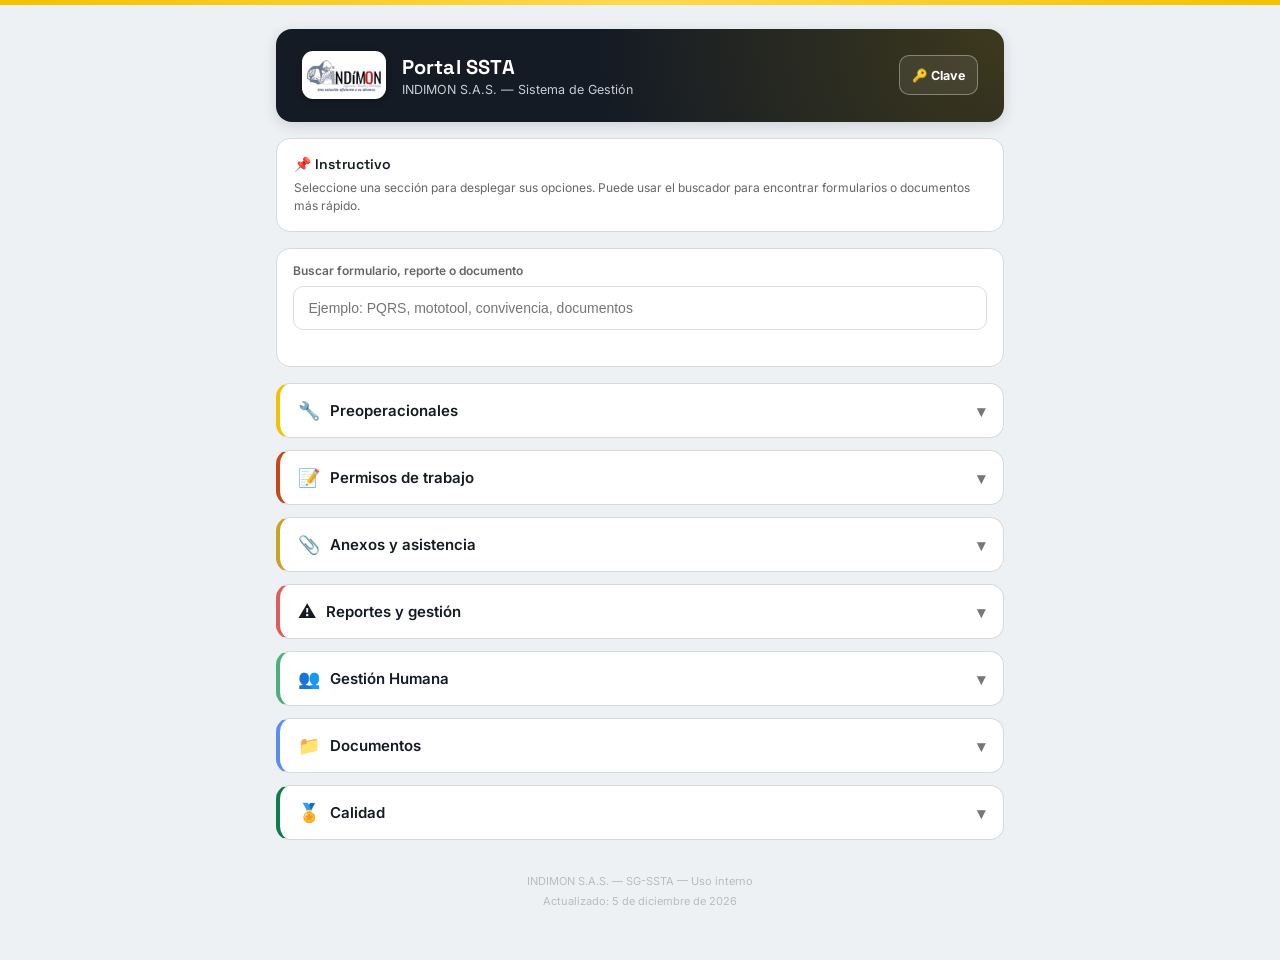
==== commit 98f51c19: "Add files via upload" ====
--- a/index.html
+++ b/index.html
@@ -818,7 +818,7 @@
       <summary>
         <span class="summary-left">
           <span class="summary-icon">📎</span>
-          <span>Anexos</span>
+          <span>Anexos y asistencia</span>
         </span>
       </summary>
       <div class="accordion-content">
@@ -830,6 +830,15 @@
               <div class="card-title">Personal Autorizado</div>
               <div class="card-sub">SSTA-F-149 · Registro diario por obra</div>
               <div class="ext-badge permit">📝 Diligenciar anexo</div>
+            </div>
+          </a>
+
+          <a class="card searchable-card" data-search="asistencia charla charlas capacitacion capacitaciones eventos reuniones tema firma cinco minutos SSTA-F-005" href="asistencia.html">
+            <div class="card-icon">🗣️</div>
+            <div class="card-text">
+              <div class="card-title">Asistencia a charlas</div>
+              <div class="card-sub">SSTA-F-005 · Tema del día y firma de asistentes</div>
+              <div class="ext-badge permit">📝 Registrar asistencia</div>
             </div>
           </a>
 
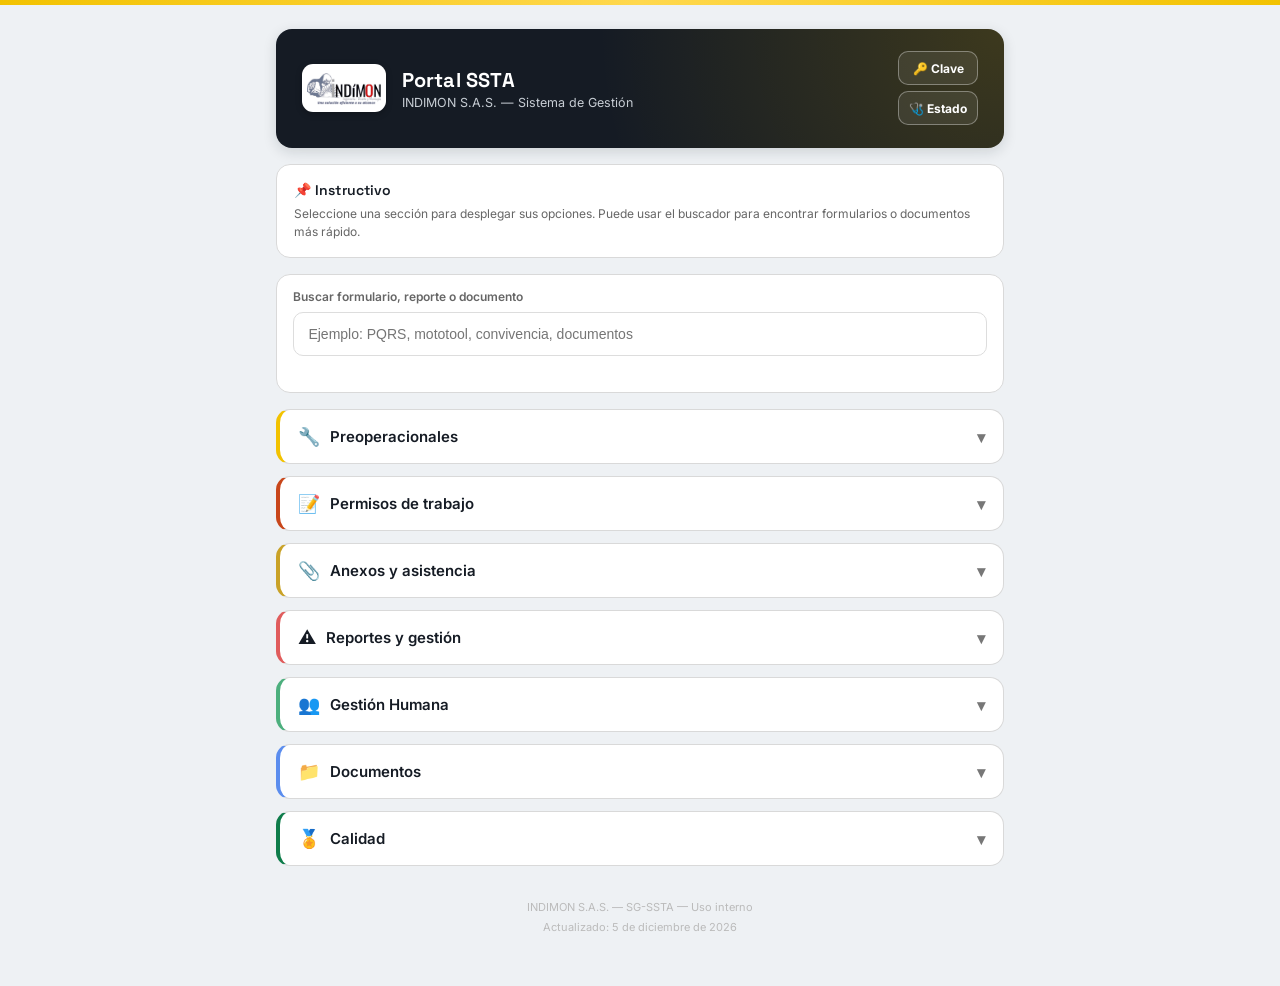
==== commit ae0b5354: "Add files via upload" ====
--- a/index.html
+++ b/index.html
@@ -418,7 +418,10 @@
       <h1>Portal SSTA</h1>
       <p>INDIMON S.A.S. &mdash; Sistema de Gestión</p>
     </div>
-    <button type="button" class="btn-clave" id="btnClave" title="Clave del portal de este equipo">🔑 Clave</button>
+    <div class="hdr-acc">
+      <button type="button" class="btn-clave" id="btnClave" title="Clave del portal de este equipo">🔑 Clave</button>
+      <a class="btn-clave btn-estado" href="estado.html" title="Estado del sistema: prueba cada servidor">🩺 Estado</a>
+    </div>
   </div>
 
   <div class="helper-card">
--- a/common.css
+++ b/common.css
@@ -811,6 +811,9 @@
 .btn-clave{margin-left:auto;flex:0 0 auto;min-height:40px;padding:0 12px;border-radius:10px;border:1.5px solid rgba(255,255,255,.35);
   background:rgba(255,255,255,.08);color:#fff;font:inherit;font-size:12.5px;font-weight:700;cursor:pointer;}
 .btn-clave.ok{border-color:#7fd3a8;color:#b9f0d2;}
+.hdr-acc{margin-left:auto;flex:0 0 auto;display:flex;flex-direction:column;gap:6px;}
+.hdr-acc .btn-clave{margin-left:0;min-height:34px;padding:0 10px;font-size:12px;display:flex;align-items:center;justify-content:center;}
+.btn-estado{text-decoration:none;}
 
 /* ── Checklists de permisos: encabezado de categoría con avance y "Todo C" ── */
 .check-cat h4.cat-cab{display:flex;align-items:center;gap:8px;flex-wrap:wrap;}
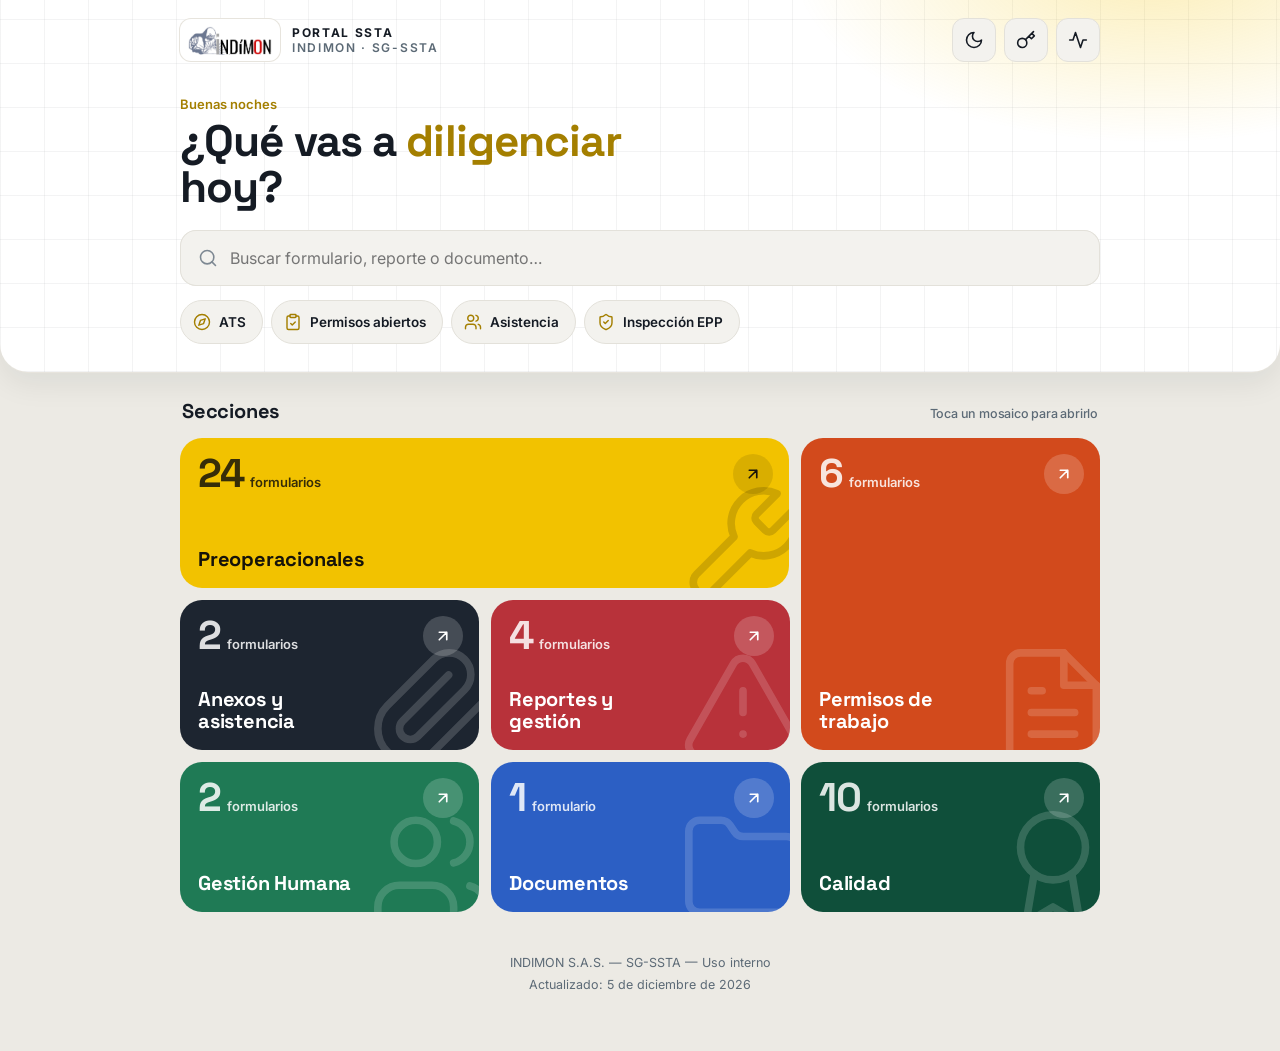
==== commit 8cede5d4: "Add files via upload" ====
--- a/index.html
+++ b/index.html
@@ -8,7 +8,17 @@
 <link rel="stylesheet" href="common.css">
 <script src="config.js"></script>
 <script src="common.js"></script>
-<meta name="theme-color" content="#F2C200">
+<meta name="theme-color" content="#0f1318">
+<script>
+  // Tema claro/oscuro: lo elegido en este equipo, o el del sistema si no se ha elegido
+  (function(){
+    var t = null; try { t = localStorage.getItem('ssta-tema'); } catch(e){}
+    var r = document.documentElement;
+    if (t === 'dark' || t === 'light') r.setAttribute('data-theme', t);
+    var osc = t ? t === 'dark' : (window.matchMedia && matchMedia('(prefers-color-scheme: dark)').matches);
+    r.classList.toggle('oscuro', osc);
+  })();
+</script>
 <meta name="mobile-web-app-capable" content="yes">
 <meta name="apple-mobile-web-app-capable" content="yes">
 <meta name="apple-mobile-web-app-status-bar-style" content="default">
@@ -17,433 +27,267 @@
 <style>
   *{box-sizing:border-box;margin:0;padding:0;}
   html{-webkit-text-size-adjust:100%;text-size-adjust:100%;}
-
-  body{
-    font-family:var(--font-family, -apple-system, sans-serif);
-    background:var(--bg,#eef1f4);
-    color:var(--ink,#1a1a1a);
-    min-height:100vh;
-  }
-
-  /* Franja de marca — ancla visual del portal, color institucional INDIMON */
-  .brand-strip{
-    height:5px;
-    background:linear-gradient(90deg, var(--brand-index,#F2C200), #ffd84d, var(--brand-index,#F2C200));
-  }
-
-  .wrapper{
-    max-width:760px;
-    margin:0 auto;
-    padding:1.5rem 1rem 3rem;
-  }
-
-  /* ── Header ── */
-  .header{
-    background:var(--ink,#151b24);
-    background-image:radial-gradient(circle at 100% 0%, rgba(242,194,0,.18), transparent 55%);
-    border-radius:16px;
-    padding:1.4rem 1.6rem;
-    margin-bottom:1rem;
-    display:flex;
-    align-items:center;
-    gap:16px;
-    box-shadow:var(--shadow-lift, 0 4px 14px rgba(15,25,35,.14));
-  }
-
-  .logo{
-    width:48px;
-    height:48px;
-    border-radius:12px;
-    background:var(--brand-index,#F2C200);
-    display:flex;
-    align-items:center;
-    justify-content:center;
-    font-weight:700;
-    font-size:19px;
-    font-family:var(--font-display);
-    color:#1a1a1a;
-    flex-shrink:0;
-    transform:rotate(-4deg);
-    box-shadow:0 3px 10px rgba(0,0,0,.25);
-  }
-
-  .header h1{font-family:var(--font-display);font-size:20px;font-weight:700;color:#fff;margin-bottom:2px;}
-  .header p{font-size:12.5px;color:#c7cdd4;}
-
-  /* ── Instructivo ── */
-  .helper-card{
-    background:#fff;
-    border:1px solid #d9d9d9;
-    border-radius:14px;
-    padding:1rem 1.05rem;
-    margin-bottom:1rem;
-  }
-  .helper-title{font-size:14px;font-weight:600;margin-bottom:6px;}
-  .helper-text{font-size:12px;color:#666;line-height:1.5;}
-
-  /* ── Buscador ── */
-  .search-box{
-    background:#fff;
-    border:1px solid #d9d9d9;
-    border-radius:14px;
-    padding:.9rem 1rem;
-    margin-bottom:1rem;
-  }
-  .search-box label{display:block;font-size:12px;font-weight:600;color:#666;margin-bottom:8px;}
-  .search-box input{
-    width:100%;
-    border:1px solid #ddd;
-    border-radius:10px;
-    padding:.8rem .9rem;
-    font-size:14px;
-    outline:none;
-    transition:border-color .15s,box-shadow .15s;
-  }
-  .search-box input:focus{
-    border-color:#bdbdbd;
-    box-shadow:0 0 0 3px rgba(245,196,0,.18);
-  }
-
-  /* Contador de resultados */
-  .search-count{
-    font-size:11px;
-    color:#888;
-    margin-top:6px;
-    min-height:16px;
-  }
-
-  /* ── Acordeón ── */
-  .accordion{display:flex;flex-direction:column;gap:12px;}
-
-  .accordion-item{
-    background:#fff;
-    border:1px solid #d9d9d9;
-    border-radius:14px;
-    overflow:hidden;
-    transition:border-color .2s,box-shadow .2s;
-    /* Borde izquierdo de color por sección */
-    border-left-width:4px;
-  }
-
-  /* Colores por sección */
-  .accordion-item.sec-preop   { border-left-color:#F2C200; }
-  .accordion-item.sec-permisos{ border-left-color:#c8461a; }
-  .accordion-item.sec-calidad { border-left-color:#0e7c4a; }
-  .accordion-item.sec-anexos{ border-left-color:#c9a227; }
-  .accordion-item.sec-reportes{ border-left-color:#e05c5c; }
-  .accordion-item.sec-humana  { border-left-color:#4caf7d; }
-  .accordion-item.sec-docs    { border-left-color:#5b8dee; }
-
-  .accordion-item[open]{
-    border-color:#c8c8c8;
-    border-left-width:4px;
-    box-shadow:0 4px 14px rgba(0,0,0,.06);
-  }
-
-  .accordion-item summary{
-    list-style:none;
-    cursor:pointer;
-    padding:1rem 1.1rem;
-    font-size:15px;
-    font-weight:600;
-    display:flex;
-    align-items:center;
-    justify-content:space-between;
-    gap:12px;
-    user-select:none;
-    -webkit-tap-highlight-color:transparent;
-  }
+  body{font-family:var(--font-family);background:var(--page);color:var(--text);transition:background .25s,color .25s;min-height:100vh;-webkit-font-smoothing:antialiased;}
+  .ic{width:20px;height:20px;fill:none;stroke:currentColor;stroke-width:1.9;stroke-linecap:round;stroke-linejoin:round;flex-shrink:0;display:block;}
+  .sr{position:absolute;width:1px;height:1px;overflow:hidden;clip:rect(0 0 0 0);white-space:nowrap;}
+
+  /* ── Hero oscuro ── */
+  .top{background:var(--hero);color:var(--hero-fg);transition:background .25s;position:relative;overflow:hidden;border-radius:0 0 28px 28px;}
+  .top::before{content:"";position:absolute;inset:0;pointer-events:none;
+    background:
+      radial-gradient(600px 300px at 90% -10%, rgba(242,194,0,.28), transparent 60%),
+      repeating-linear-gradient(90deg, var(--gridline) 0 1px, transparent 1px 44px),
+      repeating-linear-gradient(0deg, var(--gridline) 0 1px, transparent 1px 44px);}
+  .top-in{position:relative;max-width:960px;margin:0 auto;padding:18px 20px 26px;}
+  .top-bar{display:flex;align-items:center;gap:12px;}
+  .top .marca-grande{width:100px;height:42px;box-shadow:0 0 0 1px var(--line2);}
+  .top-id{min-width:0;font-size:12px;font-weight:600;letter-spacing:.14em;text-transform:uppercase;color:var(--hero-muted);}
+  .top-id b{color:var(--hero-fg);}
+  .top .hdr-acc{flex-direction:row;gap:8px;}
+  .top .hdr-acc .btn-clave{min-height:var(--touch);width:var(--touch);padding:0;border-radius:12px;border:1px solid var(--chip-bd);background:var(--chip);color:var(--hero-fg);}
+  .top .hdr-acc .btn-clave:hover{background:var(--chip-hover);}
+  .top .hdr-acc .btn-clave .lbl{display:none;}
+  .top .btn-clave.ok{border-color:#7fd3a8;color:#b9f0d2;}
+
+  .hello{margin:34px 0 20px;}
+  .hello small{display:block;font-size:13px;color:var(--accent-txt);font-weight:600;margin-bottom:6px;}
+  .hello h1{font-family:var(--font-display);font-size:clamp(28px,6vw,44px);font-weight:700;line-height:1.05;letter-spacing:-.02em;max-width:16ch;}
+  .hello h1 em{font-style:normal;color:var(--accent-txt);}
+
+  .search-box{position:relative;}
+  .search-field{position:relative;}
+  .search-field .ic{position:absolute;left:18px;top:50%;transform:translateY(-50%);color:#7d8892;pointer-events:none;}
+  .search-box input{width:100%;height:56px;border:0;border-radius:16px;padding:0 18px 0 50px;font:inherit;font-size:var(--fs-campo);color:var(--text);background:var(--search);box-shadow:var(--search-sh);outline:none;}
+  .search-box input:focus{box-shadow:0 0 0 4px rgba(242,194,0,.6);}
+  .search-count{font-size:var(--fs-menor);color:var(--hero-muted);margin-top:8px;}
+  .search-count:empty{display:none;}
+  .search-count button{color:var(--brand-index) !important;font-size:var(--fs-menor) !important;}
+  .search-box.offline input{box-shadow:0 0 0 2px #e08a80;}
+  .search-box.offline::after{content:"Sin conexión — se muestra la última versión guardada";display:block;font-size:var(--fs-menor);color:#ffb4a8;margin-top:8px;font-weight:600;}
+
+  /* Accesos rápidos */
+  .quick{display:flex;gap:8px;margin-top:14px;overflow-x:auto;scrollbar-width:none;padding-bottom:2px;}
+  .quick::-webkit-scrollbar{display:none;}
+  .quick a{flex:0 0 auto;display:flex;align-items:center;gap:8px;min-height:var(--touch);padding:0 16px 0 12px;border-radius:999px;
+    background:var(--chip);border:1px solid var(--chip-bd);color:var(--hero-fg);text-decoration:none;font-size:13.5px;font-weight:600;transition:background .15s;}
+  .quick a:hover{background:var(--chip-hover);}
+  .quick a .ic{width:18px;height:18px;color:var(--accent-txt);}
+
+  /* ── Mosaico de secciones ── */
+  .wrapper{max-width:960px;margin:0 auto;padding:26px 20px 56px;}
+  .sec-label{display:flex;align-items:baseline;justify-content:space-between;font-family:var(--font-display);font-size:20px;font-weight:700;letter-spacing:-.01em;margin:0 2px 14px;}
+  .sec-label span{font-family:var(--font-family);font-size:var(--fs-menor);font-weight:500;color:var(--muted);}
+
+  .accordion{display:grid;grid-template-columns:repeat(3,1fr);gap:12px;grid-auto-flow:dense;}
+  .accordion-item{--bg:#334;--fg:#fff;--c:#334;--t:#eee;
+    background:var(--bg);color:var(--fg);border-radius:22px;overflow:hidden;position:relative;
+    transition:transform .18s ease, box-shadow .18s ease;}
+  .accordion-item.sec-preop   {--bg:#F2C200;--fg:#16130a;--c:#8a6d00;--t:#fdf6d8;grid-column:span 2;}
+  .accordion-item.sec-permisos{--bg:#d24a1c;--c:#c8461a;--t:#fbeae3;grid-row:span 2;}
+  .accordion-item.sec-anexos  {--bg:var(--anexos);--c:#8a6d1f;--t:#f6f0dc;}
+  .accordion-item.sec-reportes{--bg:#b8323a;--c:#b8323a;--t:#fbe7e7;}
+  .accordion-item.sec-humana  {--bg:#1f7a55;--c:#1f7a55;--t:#e2f3ea;}
+  .accordion-item.sec-docs    {--bg:#2c5fc4;--c:#2c5fc4;--t:#e5ecfb;}
+  .accordion-item.sec-calidad {--bg:#0f4f3a;--c:#0e7c4a;--t:#ddf1e7;}
+  .accordion-item:not([open]):hover{transform:translateY(-3px);box-shadow:0 14px 28px rgba(15,25,35,.18);}
+  .accordion-item[open]{grid-column:1 / -1;grid-row:auto;box-shadow:0 14px 34px rgba(15,25,35,.16);}
+
+  /* Marca de agua: el ícono enorme en la esquina */
+  .accordion-item > summary{list-style:none;cursor:pointer;position:relative;min-height:150px;height:100%;padding:18px;
+    display:flex;flex-direction:column;justify-content:space-between;gap:18px;user-select:none;-webkit-tap-highlight-color:transparent;}
   .accordion-item summary::-webkit-details-marker{display:none;}
-
-  .summary-left{display:flex;align-items:center;gap:10px;}
-  .summary-icon{font-size:18px;}
-  .ats-estado{display:inline-block;margin-top:6px;font-size:11.5px;font-weight:800;color:#1d7a4c;background:#e3f4ea;border-radius:10px;padding:3px 9px;}
+  .summary-left{display:flex;flex-direction:column;align-items:flex-start;gap:14px;font-family:var(--font-display);font-size:20px;font-weight:700;line-height:1.1;letter-spacing:-.01em;order:2;}
+  .summary-left > span:nth-child(2){max-width:12ch;}
+  .summary-icon{position:absolute;right:-18px;bottom:-22px;opacity:.16;pointer-events:none;}
+  .summary-icon .ic{width:130px;height:130px;stroke-width:1.4;}
+  .sec-count{order:1;display:flex;align-items:baseline;gap:6px;font-size:13px;font-weight:600;opacity:.85;}
+  .sec-count b{font-family:var(--font-display);font-size:40px;line-height:.9;font-weight:700;letter-spacing:-.03em;opacity:1;}
+  .accordion-item > summary::after{content:"";position:absolute;top:16px;right:16px;width:40px;height:40px;border-radius:50%;
+    background:rgba(255,255,255,.18) url("data:image/svg+xml,%3Csvg xmlns='http://www.w3.org/2000/svg' viewBox='0 0 24 24' fill='none' stroke='white' stroke-width='2.2' stroke-linecap='round' stroke-linejoin='round'%3E%3Cpath d='M7 17 17 7M7 7h10v10'/%3E%3C/svg%3E") center/18px no-repeat;
+    transition:transform .2s;}
+  .sec-preop > summary::after{background-color:rgba(0,0,0,.1);background-image:url("data:image/svg+xml,%3Csvg xmlns='http://www.w3.org/2000/svg' viewBox='0 0 24 24' fill='none' stroke='%2316130a' stroke-width='2.2' stroke-linecap='round' stroke-linejoin='round'%3E%3Cpath d='M7 17 17 7M7 7h10v10'/%3E%3C/svg%3E");}
+  .accordion-item[open] > summary::after{transform:rotate(90deg);}
+
+  .accordion-item[open] > summary{min-height:0;height:auto;flex-direction:row;align-items:center;justify-content:flex-start;padding:18px 70px 18px 20px;}
+  .accordion-item[open] .summary-left{order:1;flex-direction:row;align-items:center;font-size:22px;}
+  .accordion-item[open] .summary-left > span:nth-child(2){max-width:none;}
+  .accordion-item[open] .sec-count{order:2;margin-left:auto;}
+  .accordion-item[open] .sec-count b{font-size:26px;}
+  .accordion-item[open] > summary::after{top:50%;margin-top:-20px;}
+
+  .ats-estado{display:inline-block;margin-top:8px;font-size:var(--fs-menor);font-weight:700;color:#1d7a4c;background:#e3f4ea;border-radius:8px;padding:3px 9px;}
   .ats-estado.mal{color:#a02d20;background:#fdecea;}
   .ats-estado[hidden]{display:none;}
-  .open-permits-badge{
-    font-size:11px;
-    font-weight:700;
-    color:#fff;
-    background:#c8461a;
-    border-radius:20px;
-    padding:2px 9px;
+  .open-permits-badge{font-family:var(--font-family);font-size:12px;font-weight:700;color:#d24a1c;background:#fff;border-radius:20px;padding:4px 10px;letter-spacing:0;}
+
+  .accordion-content{background:var(--panel);color:var(--text);margin:0 8px 8px;border-radius:16px;padding:6px 12px 12px;}
+
+  .grid{display:grid;grid-template-columns:repeat(auto-fill,minmax(250px,1fr));gap:8px;margin-top:8px;}
+  .grid.single{grid-template-columns:1fr;}
+  .card{background:var(--card);border:1px solid transparent;border-radius:14px;padding:12px 40px 12px 12px;min-height:66px;
+    display:flex;align-items:center;gap:12px;text-decoration:none;color:inherit;position:relative;transition:background .15s,border-color .15s;-webkit-tap-highlight-color:transparent;}
+  .card:hover{background:var(--card-hover);border-color:var(--c);}
+  .card:active{transform:scale(.985);}
+  .card-icon .ic{width:20px;height:20px;}
+  .card:focus-visible{outline:2px solid var(--c);outline-offset:2px;}
+  .card.hidden{display:none;}
+  .card-icon{width:40px;height:40px;border-radius:12px;display:flex;align-items:center;justify-content:center;background:var(--tint);color:var(--tint-fg);flex-shrink:0;margin:0;}
+  .card-text{flex:1;min-width:0;}
+  .card-title{font-family:var(--font-family);font-size:14px;font-weight:600;color:var(--text);line-height:1.3;letter-spacing:0;}
+  .card-sub{font-size:var(--fs-menor);color:var(--muted);line-height:1.4;margin-top:2px;}
+  .ext-badge{position:absolute;top:50%;right:14px;transform:translateY(-50%);width:16px;height:16px;font-size:0;color:transparent;background:#a3adb6;
+    -webkit-mask:url("data:image/svg+xml,%3Csvg xmlns='http://www.w3.org/2000/svg' viewBox='0 0 24 24' fill='none' stroke='black' stroke-width='2.2' stroke-linecap='round' stroke-linejoin='round'%3E%3Cpath d='M7 17 17 7M7 7h10v10'/%3E%3C/svg%3E") center/contain no-repeat;
+            mask:url("data:image/svg+xml,%3Csvg xmlns='http://www.w3.org/2000/svg' viewBox='0 0 24 24' fill='none' stroke='black' stroke-width='2.2' stroke-linecap='round' stroke-linejoin='round'%3E%3Cpath d='M7 17 17 7M7 7h10v10'/%3E%3C/svg%3E") center/contain no-repeat;}
+  .card:hover .ext-badge{background:var(--c);}
+  .ext-badge.permit{-webkit-mask-image:url("data:image/svg+xml,%3Csvg xmlns='http://www.w3.org/2000/svg' viewBox='0 0 24 24' fill='none' stroke='black' stroke-width='2.2' stroke-linecap='round' stroke-linejoin='round'%3E%3Cpath d='m9 18 6-6-6-6'/%3E%3C/svg%3E");
+            mask-image:url("data:image/svg+xml,%3Csvg xmlns='http://www.w3.org/2000/svg' viewBox='0 0 24 24' fill='none' stroke='black' stroke-width='2.2' stroke-linecap='round' stroke-linejoin='round'%3E%3Cpath d='m9 18 6-6-6-6'/%3E%3C/svg%3E");}
+  .empty-message{display:none;margin-top:10px;font-size:var(--fs-menor);color:var(--muted);background:var(--card);border-radius:12px;padding:12px 14px;}
+
+  .sub-accordion{display:flex;flex-direction:column;gap:6px;margin-top:8px;}
+  .sub-item{background:var(--card);border-radius:14px;overflow:hidden;}
+  .sub-item[open]{background:var(--panel);box-shadow:inset 0 0 0 1px var(--line2);}
+  .sub-item summary{list-style:none;cursor:pointer;min-height:52px;padding:8px 14px;font-size:14.5px;font-weight:600;color:var(--text);display:flex;align-items:center;gap:12px;user-select:none;-webkit-tap-highlight-color:transparent;}
+  .sub-item summary::-webkit-details-marker{display:none;}
+  .sub-item summary::after{content:"";width:16px;height:16px;flex-shrink:0;background:#8b96a1;
+    -webkit-mask:url("data:image/svg+xml,%3Csvg xmlns='http://www.w3.org/2000/svg' viewBox='0 0 24 24' fill='none' stroke='black' stroke-width='2' stroke-linecap='round' stroke-linejoin='round'%3E%3Cpath d='m6 9 6 6 6-6'/%3E%3C/svg%3E") center/contain no-repeat;
+            mask:url("data:image/svg+xml,%3Csvg xmlns='http://www.w3.org/2000/svg' viewBox='0 0 24 24' fill='none' stroke='black' stroke-width='2' stroke-linecap='round' stroke-linejoin='round'%3E%3Cpath d='m6 9 6 6 6-6'/%3E%3C/svg%3E") center/contain no-repeat;transition:transform .2s;}
+  .sub-item[open] summary::after{transform:rotate(180deg);}
+  .sub-item summary .sub-icon{width:32px;height:32px;border-radius:10px;background:var(--tint);color:var(--tint-fg);display:flex;align-items:center;justify-content:center;}
+  .sub-item summary .sub-icon .ic{width:17px;height:17px;}
+  .sub-item summary .sub-count{font-size:12px;font-weight:700;color:var(--tint-fg);background:var(--tint);padding:3px 9px;border-radius:12px;margin-left:auto;}
+  .sub-content{padding:0 8px 8px;}
+
+  footer{text-align:center;font-size:var(--fs-menor);color:var(--muted);margin-top:40px;line-height:1.7;}
+  .back-to-top{position:fixed;bottom:18px;right:18px;width:50px;height:50px;border-radius:16px;background:#0f1318;color:var(--brand-index);border:none;cursor:pointer;box-shadow:0 8px 20px rgba(15,25,35,.3);display:none;align-items:center;justify-content:center;z-index:99;}
+  .back-to-top.visible{display:flex;}
+
+  @media (max-width:760px){
+    .accordion{grid-template-columns:repeat(2,1fr);gap:10px;}
+    .accordion-item.sec-permisos{grid-row:auto;grid-column:span 2;}
+    .accordion-item.sec-calidad{grid-column:span 2;}
   }
-
-  .accordion-item summary::after{
-    content:"▾";
-    font-size:16px;
-    color:#777;
-    transition:transform .2s;
+  @media (max-width:600px){
+    .top{border-radius:0 0 24px 24px;}
+    .top-in{padding:14px 16px 22px;}
+    .top .marca-grande{width:84px;height:36px;}
+    .top-id{font-size:10.5px;}
+    .hello{margin:26px 0 16px;}
+    .wrapper{padding:22px 12px 64px;}
+    .accordion-item > summary{min-height:136px;padding:16px;}
+    .summary-left{font-size:17px;}
+    .sec-count b{font-size:34px;}
+    .summary-icon .ic{width:104px;height:104px;}
+    .accordion-item > summary::after{width:34px;height:34px;top:14px;right:14px;background-size:16px;}
+    .accordion-item[open] > summary{padding:16px 60px 16px 16px;}
+    .accordion-item[open] > summary::after{margin-top:-17px;}
+    .accordion-item[open] .summary-left{font-size:18px;}
+    .accordion-item[open] .sec-count{display:none;}
+    .accordion-content{margin:0 6px 6px;padding:4px 8px 8px;}
+    .grid{grid-template-columns:1fr !important;}
   }
-  .accordion-item[open] summary::after{transform:rotate(180deg);}
-
-  .accordion-content{
-    padding:0 1rem 1rem;
-    border-top:1px solid #eee;
+  .accordion-item[open] .summary-icon{display:none;}
+
+  /* ══ Temas claro / oscuro ══ */
+  :root{
+    --page:#eceae4; --text:#151b24; --muted:#5c6a76;
+    --hero:#ffffff; --hero-fg:#151b24; --hero-muted:#5c6a76; --gridline:rgba(21,27,36,.05);
+    --chip:#f3f2ee; --chip-bd:#e3e1da; --chip-hover:#e9e7e1; --accent-txt:#a47f00;
+    --search:#f3f2ee; --search-sh:inset 0 0 0 1px #e3e1da;
+    --panel:#ffffff; --card:#f6f5f2; --card-hover:#ffffff; --line2:#e7e4dd;
+    --anexos:#1d2530; --tint-mix:16%;
   }
-
-  /* ── Grid de tarjetas ── */
-  .grid{
-    display:grid;
-    grid-template-columns:repeat(auto-fit,minmax(160px,1fr));
-    gap:10px;
-    margin-top:1rem;
+  .accordion-item{--tint:color-mix(in srgb,var(--bg) var(--tint-mix),transparent);--tint-fg:var(--c);}
+  .accordion-item.sec-preop{--tint-fg:#8a6d00;}
+  @media (prefers-color-scheme: dark){
+    :root:not([data-theme="light"]){
+      --page:#0b0e12; --text:#e8ebee; --muted:#9aa4ae;
+      --hero:#0f1318; --hero-fg:#ffffff; --hero-muted:#9aa4ae; --gridline:rgba(255,255,255,.035);
+      --chip:rgba(255,255,255,.07); --chip-bd:rgba(255,255,255,.13); --chip-hover:rgba(255,255,255,.15); --accent-txt:#F2C200;
+      --search:#ffffff; --search-sh:none;
+      --panel:#151a21; --card:#1d232b; --card-hover:#242b34; --line2:#2a313a;
+      --anexos:#2f3a48; --tint-mix:24%;
+    }
   }
-  .grid.single{grid-template-columns:1fr;}
-
-  /* ── Tarjeta ── */
-  .card{
-    background:#fafafa;
-    border:1px solid #e2e2e2;
-    border-radius:12px;
-    padding:.9rem 1rem;
-    cursor:pointer;
-    text-decoration:none;
-    display:flex;
-    flex-direction:column;
-    transition:box-shadow .15s,border-color .15s,transform .15s,background .1s;
-    -webkit-tap-highlight-color:transparent;
-    position:relative;
-    overflow:hidden;
+  :root[data-theme="dark"]{
+    --page:#0b0e12; --text:#e8ebee; --muted:#9aa4ae;
+    --hero:#0f1318; --hero-fg:#ffffff; --hero-muted:#9aa4ae; --gridline:rgba(255,255,255,.035);
+    --chip:rgba(255,255,255,.07); --chip-bd:rgba(255,255,255,.13); --chip-hover:rgba(255,255,255,.15); --accent-txt:#F2C200;
+    --search:#ffffff; --search-sh:none;
+    --panel:#151a21; --card:#1d232b; --card-hover:#242b34; --line2:#2a313a;
+    --anexos:#2f3a48; --tint-mix:24%;
   }
-  .card:hover{
-    border-color:#bbb;
-    box-shadow:0 3px 10px rgba(0,0,0,.08);
-    transform:translateY(-1px);
-    background:#fff;
-  }
-  /* Feedback táctil al presionar */
-  .card:active{
-    transform:scale(.97);
-    background:#f0f0f0;
-    box-shadow:none;
-  }
-  .card.hidden{display:none;}
-
-  .card-icon{font-size:22px;margin-bottom:8px;}
-  .card-title{font-size:13px;font-weight:600;color:#1a1a1a;line-height:1.35;margin-bottom:3px;}
-  .card-sub{font-size:11px;color:#888;line-height:1.4;}
-
-  .ext-badge{
-    position:absolute;
-    top:10px;
-    right:10px;
-    width:24px;
-    height:24px;
-    border-radius:50%;
-    display:flex;
-    align-items:center;
-    justify-content:center;
-    font-size:0;
-    color:transparent;
-    background:#888;
-    box-shadow:0 1px 4px rgba(0,0,0,.18);
-    margin:0;
-  }
-  .ext-badge::before{
-    font-size:11px;
-    line-height:1;
-    color:#fff;
-    display:block;
-  }
-  .ext-badge.forms::before{content:"↗";}
-  .ext-badge.drive::before{content:"↗";}
-  .ext-badge.permit::before{content:"📝"; font-size:10px;}
-  .ext-badge.forms { background:#1a73e8; }
-  .ext-badge.drive { background:#0f9d58; }
-  .ext-badge.permit { background:#c8461a; }
-  .card{padding-right:2.6rem;}
-  .card-full{padding-right:1rem;}
-  .card-full .ext-badge{position:static;margin-left:auto;flex-shrink:0;}
-
-  /* Card horizontal (full) */
-  .card-full{
-    flex-direction:row;
-    align-items:center;
-    gap:14px;
-  }
-  .card-full .card-icon{margin:0;font-size:24px;flex-shrink:0;}
-  .card-full .card-text{flex:1;min-width:0;}
-  .card-full .ext-badge{margin-top:0;margin-left:auto;white-space:nowrap;}
-
-  /* Mensaje vacío */
-  .empty-message{
-    display:none;
-    margin-top:1rem;
-    font-size:12px;
-    color:#888;
-    background:#fafafa;
-    border:1px dashed #ddd;
-    border-radius:12px;
-    padding:.9rem 1rem;
-  }
-
-  /* ── Botón ir arriba ── */
-  .back-to-top{
-    position:fixed;
-    bottom:1.2rem;
-    right:1.1rem;
-    width:42px;
-    height:42px;
-    border-radius:50%;
-    background:#F2C200;
-    border:none;
-    font-size:20px;
-    font-weight:700;
-    cursor:pointer;
-    box-shadow:0 3px 10px rgba(0,0,0,.2);
-    display:none;
-    align-items:center;
-    justify-content:center;
-    z-index:99;
-    transition:opacity .2s,transform .15s;
-    color:#1a1a1a;
-  }
-  .back-to-top.visible{display:flex;}
-  .back-to-top:active{transform:scale(.92);}
-
-  /* ── Footer ── */
-  footer{
-    text-align:center;
-    font-size:11px;
-    color:#bbb;
-    margin-top:2rem;
-    line-height:1.8;
-  }
-
-  /* ══════════════════════════════
-     MÓVIL  ≤ 600 px
-  ══════════════════════════════ */
-  @media (max-width:600px){
-    .wrapper{padding:1rem .75rem 3.5rem;}
-
-    /* Una columna en móvil */
-    .grid{grid-template-columns:1fr !important;}
-
-    /* Tarjeta horizontal en móvil */
-    .card{
-      flex-direction:row;
-      align-items:center;
-      gap:12px;
-      padding:.85rem .9rem;
-    }
-    .card-icon{font-size:24px;margin-bottom:0;flex-shrink:0;}
-    .card-text{flex:1;min-width:0;}
-    .card-title{font-size:14px;}
-    .card-sub{font-size:12px;}
-    .ext-badge{margin-top:5px;}
-
-    /* Card-full en móvil */
-    .card-full{align-items:center;flex-direction:row;}
-    .card-full .ext-badge{margin-left:auto;margin-top:0;}
-
-    .accordion-item summary{font-size:14px;padding:.9rem 1rem;}
-    .header h1{font-size:17px;}
-  }
-
-  /* Indicador offline en el buscador */
-  .search-box.offline{border-color:#e08a80;background:#fdecea;}
-  .search-box.offline label{color:#7a1f14;}
-  .search-box.offline::after{content:"⚠ Sin conexión";display:block;font-size:11px;color:#7a1f14;margin-top:6px;font-weight:600;}
-
-  /* ── Sub-secciones colapsables dentro de Preoperacionales ── */
-  .sub-accordion{display:flex;flex-direction:column;gap:10px;margin-top:8px;}
-  .sub-item{
-    background:#f8f8f8;
-    border:1px solid #e2e2e2;
-    border-radius:10px;
-    overflow:hidden;
-    transition:border-color .2s;
-  }
-  .sub-item[open]{
-    border-color:#c8c8c8;
-    background:#fff;
-    box-shadow:0 2px 8px rgba(0,0,0,.04);
-  }
-  .sub-item summary{
-    list-style:none;
-    cursor:pointer;
-    padding:.7rem .9rem;
-    font-size:13px;
-    font-weight:600;
-    display:flex;
-    align-items:center;
-    justify-content:space-between;
-    gap:8px;
-    user-select:none;
-    -webkit-tap-highlight-color:transparent;
-    color:#444;
-  }
-  .sub-item summary::-webkit-details-marker{display:none;}
-  .sub-item summary::after{
-    content:"▾";
-    font-size:14px;
-    color:#888;
-    transition:transform .2s;
-  }
-  .sub-item[open] summary::after{transform:rotate(180deg);}
-  .sub-item summary .sub-icon{font-size:16px;margin-right:4px;}
-  .sub-item summary .sub-count{
-    font-size:11px;
-    font-weight:600;
-    color:#888;
-    background:#eee;
-    padding:2px 8px;
-    border-radius:12px;
-    margin-left:auto;
-  }
-  .sub-content{padding:0 .8rem .8rem;}
-  .sub-content .grid{grid-template-columns:repeat(auto-fit,minmax(150px,1fr));gap:8px;margin-top:0;}
-
-  /* Tarjetas compactas dentro de sub-secciones */
-  .sub-content .card{padding:.65rem .8rem;}
-  .sub-content .card .card-icon{font-size:18px;margin-bottom:4px;}
-  .sub-content .card .card-title{font-size:12.5px;}
-  .sub-content .card .card-sub{font-size:10.5px;}
-
-  @media(max-width:600px){
-    .sub-content .grid{grid-template-columns:1fr !important;}
-    .sub-content .card{padding:.7rem .8rem;}
-    .sub-item summary{font-size:12.5px;padding:.65rem .8rem;}
-  }
+  html.oscuro .accordion-item{--tint-fg:color-mix(in srgb,var(--bg) 55%,white);}
+  html.oscuro .accordion-item.sec-preop{--tint-fg:#F2C200;}
+  html.oscuro .sub-item summary::after,html.oscuro .ext-badge{background:#6f7a85;}
+  html.oscuro .back-to-top{background:#F2C200;color:#16130a;}
+  html.oscuro .open-permits-badge{background:#fff;}
+  html{color-scheme:light;}
+  html.oscuro{color-scheme:dark;}
+
+  /* Botón de tema: muestra la luna en claro y el sol en oscuro */
+  .btn-tema .i-sol{display:none;}
+  html.oscuro .btn-tema .i-sol{display:block;}
+  html.oscuro .btn-tema .i-luna{display:none;}
+  .top{box-shadow:0 1px 0 var(--line2),0 12px 30px rgba(15,25,35,.07);}
+  .top-id{white-space:nowrap;overflow:hidden;text-overflow:ellipsis;}
+  @media (max-width:600px){ .top-id{letter-spacing:.08em;font-size:10px;} .top .hdr-acc{gap:6px;} .top .hdr-acc .btn-clave{width:42px;min-height:42px;} }
+
+
+  /* Entrada escalonada de los mosaicos */
+  @keyframes entrar{from{opacity:0;transform:translateY(14px) scale(.98)}to{opacity:1;transform:none}}
+  .accordion-item{animation:entrar .45s cubic-bezier(.2,.7,.2,1) both;}
+  .accordion-item:nth-child(2){animation-delay:.05s}.accordion-item:nth-child(3){animation-delay:.1s}
+  .accordion-item:nth-child(4){animation-delay:.15s}.accordion-item:nth-child(5){animation-delay:.2s}
+  .accordion-item:nth-child(6){animation-delay:.25s}.accordion-item:nth-child(7){animation-delay:.3s}
+  .accordion-item[open] .card{animation:entrar .3s both;}
+  @media (prefers-reduced-motion: reduce){ .accordion-item,.accordion-item[open] .card{animation:none;} }
 </style>
+<link rel="stylesheet" href="ui-extra.css">
+<script src="ui-extra.js"></script>
 </head>
 <body>
-<div class="brand-strip"></div>
+<svg xmlns="http://www.w3.org/2000/svg" style="display:none"><symbol id="i-wrench" viewBox="0 0 24 24"><path d="M14.7 6.3a1 1 0 0 0 0 1.4l1.6 1.6a1 1 0 0 0 1.4 0l3.77-3.77a6 6 0 0 1-7.94 7.94l-6.91 6.91a2.12 2.12 0 0 1-3-3l6.91-6.91a6 6 0 0 1 7.94-7.94l-3.76 3.76z"/></symbol><symbol id="i-file" viewBox="0 0 24 24"><path d="M14 2H6a2 2 0 0 0-2 2v16a2 2 0 0 0 2 2h12a2 2 0 0 0 2-2V8z"/><path d="M14 2v6h6M16 13H8M16 17H8M10 9H8"/></symbol><symbol id="i-clip" viewBox="0 0 24 24"><path d="m21.44 11.05-9.19 9.19a6 6 0 0 1-8.49-8.49l8.57-8.57A4 4 0 1 1 18 8.84l-8.59 8.57a2 2 0 0 1-2.83-2.83l8.49-8.48"/></symbol><symbol id="i-alert" viewBox="0 0 24 24"><path d="m21.73 18-8-14a2 2 0 0 0-3.48 0l-8 14A2 2 0 0 0 4 21h16a2 2 0 0 0 1.73-3"/><path d="M12 9v4M12 17h.01"/></symbol><symbol id="i-users" viewBox="0 0 24 24"><path d="M16 21v-2a4 4 0 0 0-4-4H6a4 4 0 0 0-4 4v2"/><circle cx="9" cy="7" r="4"/><path d="M22 21v-2a4 4 0 0 0-3-3.87M16 3.13a4 4 0 0 1 0 7.75"/></symbol><symbol id="i-folder" viewBox="0 0 24 24"><path d="M20 20a2 2 0 0 0 2-2V8a2 2 0 0 0-2-2h-7.9a2 2 0 0 1-1.69-.9L9.6 3.9A2 2 0 0 0 7.93 3H4a2 2 0 0 0-2 2v13a2 2 0 0 0 2 2Z"/></symbol><symbol id="i-award" viewBox="0 0 24 24"><circle cx="12" cy="8" r="6"/><path d="M15.48 12.89 17 22l-5-3-5 3 1.52-9.11"/></symbol><symbol id="i-scissors" viewBox="0 0 24 24"><circle cx="6" cy="6" r="3"/><circle cx="6" cy="18" r="3"/><path d="M20 4 8.12 15.88M14.47 14.48 20 20M8.12 8.12 12 12"/></symbol><symbol id="i-disc" viewBox="0 0 24 24"><circle cx="12" cy="12" r="10"/><circle cx="12" cy="12" r="2.5"/><path d="M12 2v4"/></symbol><symbol id="i-zap" viewBox="0 0 24 24"><path d="M13 2 3 14h9l-1 8 10-12h-9l1-8z"/></symbol><symbol id="i-ladder" viewBox="0 0 24 24"><path d="M8 2v20M16 2v20M8 6h8M8 11h8M8 16h8"/></symbol><symbol id="i-hardhat" viewBox="0 0 24 24"><path d="M2 18a1 1 0 0 0 1 1h18a1 1 0 0 0 1-1v-2a1 1 0 0 0-1-1H3a1 1 0 0 0-1 1z"/><path d="M10 10V5a1 1 0 0 1 1-1h2a1 1 0 0 1 1 1v5M4 15v-3a6 6 0 0 1 6-6M14 6a6 6 0 0 1 6 6v3"/></symbol><symbol id="i-shield" viewBox="0 0 24 24"><path d="M20 13c0 5-3.5 7.5-7.66 8.95a1 1 0 0 1-.67-.01C7.5 20.5 4 18 4 13V6a1 1 0 0 1 1-1c2 0 4.5-1.2 6.24-2.72a1.17 1.17 0 0 1 1.52 0C14.51 3.81 17 5 19 5a1 1 0 0 1 1 1z"/><path d="m9 12 2 2 4-4"/></symbol><symbol id="i-anchor" viewBox="0 0 24 24"><path d="M12 22V8"/><circle cx="12" cy="5" r="3"/><path d="M5 12H2a10 10 0 0 0 20 0h-3"/></symbol><symbol id="i-package" viewBox="0 0 24 24"><path d="M21 8a2 2 0 0 0-1-1.73l-7-4a2 2 0 0 0-2 0l-7 4A2 2 0 0 0 3 8v8a2 2 0 0 0 1 1.73l7 4a2 2 0 0 0 2 0l7-4A2 2 0 0 0 21 16Z"/><path d="m3.3 7 8.7 5 8.7-5M12 22V12"/></symbol><symbol id="i-ruler" viewBox="0 0 24 24"><path d="M3 3v18h18z"/><path d="M7 11v6h6z"/></symbol><symbol id="i-brush" viewBox="0 0 24 24"><path d="M9.06 11.9 17.65 3.3a2.12 2.12 0 1 1 3 3l-8.6 8.6"/><path d="M7.07 14.94c-1.66 0-3 1.35-3 3.02 0 1.33-2.5 1.52-2 2.02 1.08 1.1 2.49 2.02 4 2.02 2.2 0 4-1.8 4-4.04a3.01 3.01 0 0 0-3-3.02z"/></symbol><symbol id="i-sparkles" viewBox="0 0 24 24"><path d="M12 3l1.9 5.1L19 10l-5.1 1.9L12 17l-1.9-5.1L5 10l5.1-1.9z"/><path d="M19 15l.9 2.1L22 18l-2.1.9L19 21l-.9-2.1L16 18l2.1-.9z"/></symbol><symbol id="i-flame" viewBox="0 0 24 24"><path d="M8.5 14.5A2.5 2.5 0 0 0 11 12c0-1.38-.5-2-1-3-1.07-2.14-.22-4.05 2-6 .5 2.5 2 4.9 4 6.5 2 1.6 3 3.5 3 5.5a7 7 0 1 1-14 0c0-1.15.43-2.29 1-3a2.5 2.5 0 0 0 2.5 2.5z"/></symbol><symbol id="i-plug" viewBox="0 0 24 24"><path d="M12 22v-5M9 8V2M15 8V2M18 8v5a4 4 0 0 1-4 4h-4a4 4 0 0 1-4-4V8z"/></symbol><symbol id="i-eye" viewBox="0 0 24 24"><path d="M2 12s3.5-7 10-7 10 7 10 7-3.5 7-10 7S2 12 2 12z"/><circle cx="12" cy="12" r="3"/></symbol><symbol id="i-heart" viewBox="0 0 24 24"><path d="M19 14c1.49-1.46 3-3.21 3-5.5A5.5 5.5 0 0 0 16.5 3c-1.76 0-3 .5-4.5 2-1.5-1.5-2.74-2-4.5-2A5.5 5.5 0 0 0 2 8.5c0 2.3 1.5 4.05 3 5.5l7 7z"/><path d="M3.22 12H9.5l.5-1 2 4.5 2-7 1.5 3.5h5.27"/></symbol><symbol id="i-hammer" viewBox="0 0 24 24"><path d="m15 12-8.37 8.37a2.12 2.12 0 1 1-3-3L12 9"/><path d="M17.64 15 22 10.64M20.91 11.7l-1.25-1.25a2.4 2.4 0 0 1-.71-1.7V7.86l-2.84-2.83a5 5 0 0 0-3.54-1.46H9.7l.92.82A6.18 6.18 0 0 1 12.7 9.1v1.4l2 2h2.47a2.4 2.4 0 0 1 1.7.7l1.25 1.24"/></symbol><symbol id="i-compass" viewBox="0 0 24 24"><circle cx="12" cy="12" r="10"/><path d="m16.24 7.76-2.12 6.36-6.36 2.12 2.12-6.36z"/></symbol><symbol id="i-tag" viewBox="0 0 24 24"><path d="M12.59 2.59A2 2 0 0 0 11.17 2H4a2 2 0 0 0-2 2v7.17a2 2 0 0 0 .59 1.42l8.7 8.7a2.43 2.43 0 0 0 3.42 0l6.58-6.58a2.43 2.43 0 0 0 0-3.42z"/><circle cx="7.5" cy="7.5" r="1.5"/></symbol><symbol id="i-crane" viewBox="0 0 24 24"><path d="M6 21V3l12 4H6M6 7l-3 2M18 7v6M16 13h4v3h-4zM3 21h8"/></symbol><symbol id="i-lift" viewBox="0 0 24 24"><rect x="3" y="3" width="18" height="18" rx="2"/><path d="m9 10 3-3 3 3M9 14l3 3 3-3"/></symbol><symbol id="i-hole" viewBox="0 0 24 24"><circle cx="12" cy="12" r="10"/><circle cx="12" cy="12" r="4"/></symbol><symbol id="i-megaphone" viewBox="0 0 24 24"><path d="m3 11 18-5v12L3 14v-3z"/><path d="M11.6 16.8a3 3 0 1 1-5.8-1.6"/></symbol><symbol id="i-clipboard" viewBox="0 0 24 24"><rect x="8" y="2" width="8" height="4" rx="1"/><path d="M16 4h2a2 2 0 0 1 2 2v14a2 2 0 0 1-2 2H6a2 2 0 0 1-2-2V6a2 2 0 0 1 2-2h2"/><path d="m9 14 2 2 4-4"/></symbol><symbol id="i-grad" viewBox="0 0 24 24"><path d="M22 10 12 5 2 10l10 5 10-5z"/><path d="M6 12v5c3 3 9 3 12 0v-5"/></symbol><symbol id="i-drop" viewBox="0 0 24 24"><path d="M12 22a7 7 0 0 0 7-7c0-2-1-3.9-3-5.5s-3.5-4-4-6.5c-.5 2.5-2 4.9-4 6.5S5 13 5 15a7 7 0 0 0 7 7z"/></symbol><symbol id="i-ear" viewBox="0 0 24 24"><path d="M6 8.5a6.5 6.5 0 1 1 13 0c0 6-6 6-6 10a3.5 3.5 0 1 1-7 0"/><path d="M15 8.5a2.5 2.5 0 0 0-5 0v1a2 2 0 1 1 0 4"/></symbol><symbol id="i-scan" viewBox="0 0 24 24"><path d="M3 7V5a2 2 0 0 1 2-2h2M17 3h2a2 2 0 0 1 2 2v2M21 17v2a2 2 0 0 1-2 2h-2M7 21H5a2 2 0 0 1-2-2v-2"/><circle cx="12" cy="12" r="3"/></symbol><symbol id="i-toolbox" viewBox="0 0 24 24"><rect x="2" y="7" width="20" height="14" rx="2"/><path d="M16 7V5a2 2 0 0 0-2-2h-4a2 2 0 0 0-2 2v2M2 13h20M10 13v2h4v-2"/></symbol><symbol id="i-drill" viewBox="0 0 24 24"><path d="M3 6h11l3 3-3 3H3zM17 9h5M6 12v7a1 1 0 0 0 1 1h3a1 1 0 0 0 1-1v-7"/></symbol><symbol id="i-search" viewBox="0 0 24 24"><circle cx="11" cy="11" r="8"/><path d="m21 21-4.3-4.3"/></symbol><symbol id="i-key" viewBox="0 0 24 24"><circle cx="7.5" cy="15.5" r="5.5"/><path d="m21 2-9.6 9.6M15.5 7.5l3 3L22 7l-3-3"/></symbol><symbol id="i-activity" viewBox="0 0 24 24"><path d="M22 12h-4l-3 9L9 3l-3 9H2"/></symbol><symbol id="i-moon" viewBox="0 0 24 24"><path d="M12 3a6 6 0 0 0 9 9 9 9 0 1 1-9-9z"/></symbol><symbol id="i-sun" viewBox="0 0 24 24"><circle cx="12" cy="12" r="4"/><path d="M12 2v2M12 20v2M4.93 4.93l1.41 1.41M17.66 17.66l1.41 1.41M2 12h2M20 12h2M6.34 17.66l-1.41 1.41M19.07 4.93l-1.41 1.41"/></symbol><symbol id="i-grid" viewBox="0 0 24 24"><rect x="3" y="3" width="7" height="7" rx="1"/><rect x="14" y="3" width="7" height="7" rx="1"/><rect x="3" y="14" width="7" height="7" rx="1"/><rect x="14" y="14" width="7" height="7" rx="1"/></symbol></svg>
+<header class="top">
+  <div class="top-in">
+    <div class="top-bar">
+      <span class="marca marca-grande" role="img" aria-label="INDIMON"></span>
+      <div class="top-id"><b>Portal SSTA</b><br>INDIMON · SG-SSTA</div>
+      <div class="hdr-acc">
+        <button type="button" class="btn-clave btn-tema" id="btnTema" title="Cambiar a modo oscuro o claro" aria-label="Cambiar tema"><svg class="ic i-luna" aria-hidden="true"><use href="#i-moon"/></svg><svg class="ic i-sol" aria-hidden="true"><use href="#i-sun"/></svg><span class="lbl">Tema</span></button>
+        <button type="button" class="btn-clave" id="btnClave" title="Clave del portal de este equipo" aria-label="Clave del portal"><svg class="ic" aria-hidden="true"><use href="#i-key"/></svg><span class="lbl">Clave</span></button>
+        <a class="btn-clave btn-estado" href="estado.html" title="Estado del sistema: prueba cada servidor" aria-label="Estado del sistema"><svg class="ic" aria-hidden="true"><use href="#i-activity"/></svg><span class="lbl">Estado</span></a>
+      </div>
+    </div>
+    <div class="hello">
+      <small id="saludo">Hola</small>
+      <h1>¿Qué vas a <em>diligenciar</em> hoy?</h1>
+    </div>
+    <div class="search-box">
+      <label for="searchInput" class="sr">Buscar formulario, reporte o documento</label>
+      <div class="search-field">
+        <svg class="ic" aria-hidden="true"><use href="#i-search"/></svg>
+        <input type="search" id="searchInput" placeholder="Buscar formulario, reporte o documento…" autocomplete="off">
+      </div>
+      <div class="search-count" id="searchCount" role="status" aria-live="polite"></div>
+    </div>
+    <nav class="quick" aria-label="Accesos rápidos">
+      <a href="ats.html"><svg class="ic" aria-hidden="true"><use href="#i-compass"/></svg>ATS</a>
+      <a href="dashboard.html"><svg class="ic" aria-hidden="true"><use href="#i-clipboard"/></svg>Permisos abiertos</a>
+      <a href="asistencia.html"><svg class="ic" aria-hidden="true"><use href="#i-users"/></svg>Asistencia</a>
+      <a href="inspeccion-epp.html"><svg class="ic" aria-hidden="true"><use href="#i-shield"/></svg>Inspección EPP</a>
+    </nav>
+  </div>
+</header>
 <div class="wrapper">
 
-  <div class="header">
-    <span class="marca marca-grande" role="img" aria-label="INDIMON"></span>
-    <div>
-      <h1>Portal SSTA</h1>
-      <p>INDIMON S.A.S. &mdash; Sistema de Gestión</p>
-    </div>
-    <div class="hdr-acc">
-      <button type="button" class="btn-clave" id="btnClave" title="Clave del portal de este equipo">🔑 Clave</button>
-      <a class="btn-clave btn-estado" href="estado.html" title="Estado del sistema: prueba cada servidor">🩺 Estado</a>
-    </div>
-  </div>
-
-  <div class="helper-card">
-    <div class="helper-title">📌 Instructivo</div>
-    <div class="helper-text">
-      Seleccione una sección para desplegar sus opciones. Puede usar el buscador para encontrar formularios o documentos más rápido.
-    </div>
-  </div>
-
-  <div class="search-box">
-    <label for="searchInput">Buscar formulario, reporte o documento</label>
-    <input type="text" id="searchInput" placeholder="Ejemplo: PQRS, mototool, convivencia, documentos">
-    <div class="search-count" id="searchCount" role="status" aria-live="polite"></div>
-  </div>
-
+  <div class="sec-label">Secciones <span>Toca un mosaico para abrirlo</span></div>
   <div class="accordion">
 
     <!-- ── PREOPERACIONALES ── -->
     <details class="accordion-item sec-preop">
       <summary>
         <span class="summary-left">
-          <span class="summary-icon">🔧</span>
+          <span class="summary-icon"><svg class="ic" aria-hidden="true"><use href="#i-wrench"/></svg></span>
           <span>Preoperacionales</span>
         </span>
       </summary>
@@ -452,14 +296,14 @@
         <div class="sub-accordion">
           <details class="sub-item">
             <summary>
-              <span class="sub-icon">✂️</span>
+              <span class="sub-icon"><svg class="ic" aria-hidden="true"><use href="#i-scissors"/></svg></span>
               <span>Corte, desbaste y pulido</span>
               <span class="sub-count">8</span>
             </summary>
             <div class="sub-content">
               <div class="grid">
                 <a class="card searchable-card" data-search="inspección mototool general preoperacional herramientas formulario google forms" href="https://docs.google.com/forms/d/e/1FAIpQLSdO6-E_F2UNLcjAfK9g0rwFO67i-6l_wubje_rE8OflMlSVYg/viewform" target="_blank" rel="noopener">
-                  <div class="card-icon">🔧</div>
+                  <div class="card-icon"><svg class="ic" aria-hidden="true"><use href="#i-wrench"/></svg></div>
                   <div class="card-text">
                     <div class="card-title">Motortool</div>
                     <div class="card-sub">General</div>
@@ -467,7 +311,7 @@
                   </div>
                 </a>
                 <a class="card searchable-card" data-search="inspección pulidoras general formulario google forms" href="https://forms.gle/gFKTP5ZCNbi8pakc8" target="_blank" rel="noopener">
-                  <div class="card-icon">🔩</div>
+                  <div class="card-icon"><svg class="ic" aria-hidden="true"><use href="#i-disc"/></svg></div>
                   <div class="card-text">
                     <div class="card-title">Pulidora</div>
                     <div class="card-sub">Preoperacional</div>
@@ -475,7 +319,7 @@
                   </div>
                 </a>
                 <a class="card searchable-card" data-search="Inspección Preoperacional Esmeril formulario google forms" href="https://forms.gle/QgLy1F7SyeDYLxez6" target="_blank" rel="noopener">
-                  <div class="card-icon">🔩</div>
+                  <div class="card-icon"><svg class="ic" aria-hidden="true"><use href="#i-disc"/></svg></div>
                   <div class="card-text">
                     <div class="card-title">Esmeril</div>
                     <div class="card-sub">Preoperacional</div>
@@ -483,7 +327,7 @@
                   </div>
                 </a>
                 <a class="card searchable-card" data-search="Inspección Preoperacional Rotosfera formulario google forms" href="https://forms.gle/t29RHQx2itomZHq39" target="_blank" rel="noopener">
-                  <div class="card-icon">⚙️</div>
+                  <div class="card-icon"><svg class="ic" aria-hidden="true"><use href="#i-disc"/></svg></div>
                   <div class="card-text">
                     <div class="card-title">Rotosfera</div>
                     <div class="card-sub">Preoperacional</div>
@@ -491,7 +335,7 @@
                   </div>
                 </a>
                 <a class="card searchable-card" data-search="Inspección Preoperacional Sierra Cinta formulario google forms" href="https://forms.gle/JTDjTmCrtoKYtJSNA" target="_blank" rel="noopener">
-                  <div class="card-icon">🪛</div>
+                  <div class="card-icon"><svg class="ic" aria-hidden="true"><use href="#i-wrench"/></svg></div>
                   <div class="card-text">
                     <div class="card-title">Sierra cinta</div>
                     <div class="card-sub">Preoperacional</div>
@@ -499,7 +343,7 @@
                   </div>
                 </a>
                 <a class="card searchable-card" data-search="Inspección Preoperacional Tronzadora cortadora disco abrasivo corte metal formulario google forms" href="https://forms.gle/2yqt6pXqREi8w6uq5" target="_blank" rel="noopener">
-                  <div class="card-icon">🪚</div>
+                  <div class="card-icon"><svg class="ic" aria-hidden="true"><use href="#i-disc"/></svg></div>
                   <div class="card-text">
                     <div class="card-title">Tronzadora</div>
                     <div class="card-sub">Preoperacional</div>
@@ -507,7 +351,7 @@
                   </div>
                 </a>
                 <a class="card searchable-card" data-search="Inspección Preoperacional Equipo de Oxicorte formulario google forms" href="https://forms.gle/67fxgkYPNo2s6SKHA" target="_blank" rel="noopener">
-                  <div class="card-icon">💥</div>
+                  <div class="card-icon"><svg class="ic" aria-hidden="true"><use href="#i-flame"/></svg></div>
                   <div class="card-text">
                     <div class="card-title">Oxicorte</div>
                     <div class="card-sub">Preoperacional</div>
@@ -515,7 +359,7 @@
                   </div>
                 </a>
                 <a class="card searchable-card" data-search="Inspección Preoperacional Satinadora acabado pulido formulario google forms" href="https://forms.gle/SSUMg1b6DZ65XWQe7" target="_blank" rel="noopener">
-                  <div class="card-icon">⚒️</div>
+                  <div class="card-icon"><svg class="ic" aria-hidden="true"><use href="#i-hammer"/></svg></div>
                   <div class="card-text">
                     <div class="card-title">Satinadora</div>
                     <div class="card-sub">Preoperacional</div>
@@ -523,7 +367,7 @@
                   </div>
                 </a>
                 <a class="card searchable-card" data-search="Inspección Preoperacional Lijadora acabado pulido formulario google forms" href="https://forms.gle/7TgQXMuwU7ThePeq8" target="_blank" rel="noopener">
-                  <div class="card-icon">🪚</div>
+                  <div class="card-icon"><svg class="ic" aria-hidden="true"><use href="#i-disc"/></svg></div>
                   <div class="card-text">
                     <div class="card-title">Lijadora</div>
                     <div class="card-sub">Preoperacional</div>
@@ -536,14 +380,14 @@
 
           <details class="sub-item">
             <summary>
-              <span class="sub-icon">⛏️</span>
+              <span class="sub-icon"><svg class="ic" aria-hidden="true"><use href="#i-drill"/></svg></span>
               <span>Perforación</span>
               <span class="sub-count">3</span>
             </summary>
             <div class="sub-content">
               <div class="grid">
                 <a class="card searchable-card" data-search="Inspección Preoperacional General De Taladros formulario google forms" href="https://docs.google.com/forms/d/e/1FAIpQLSckteKJ-xujUTJAi4XgaPlW60Td9uzl4S2FqRsrsFcX8kwI_Q/viewform?usp=sharing&ouid=116389296710509681828" target="_blank" rel="noopener">
-                  <div class="card-icon">⛏️</div>
+                  <div class="card-icon"><svg class="ic" aria-hidden="true"><use href="#i-drill"/></svg></div>
                   <div class="card-text">
                     <div class="card-title">Taladro</div>
                     <div class="card-sub">Preoperacional</div>
@@ -551,7 +395,7 @@
                   </div>
                 </a>
                 <a class="card searchable-card" data-search="Inspección Preoperacional Taladro De Árbol Fresador formulario google forms" href="https://docs.google.com/forms/d/e/1FAIpQLScYVKO9-CHIu3wr3XN73M1kLvc_k9W_IIyfmhuFYcfeQMGvpw/viewform" target="_blank" rel="noopener">
-                  <div class="card-icon">🗜️</div>
+                  <div class="card-icon"><svg class="ic" aria-hidden="true"><use href="#i-wrench"/></svg></div>
                   <div class="card-text">
                     <div class="card-title">Taladro de Árbol</div>
                     <div class="card-sub">Preoperacional</div>
@@ -559,7 +403,7 @@
                   </div>
                 </a>
                 <a class="card searchable-card" data-search="Inspección Preoperacional Taladro Magnético formulario google forms" href="https://forms.gle/TU4fCyoUyozERmVdA" target="_blank" rel="noopener">
-                  <div class="card-icon">⛏️</div>
+                  <div class="card-icon"><svg class="ic" aria-hidden="true"><use href="#i-drill"/></svg></div>
                   <div class="card-text">
                     <div class="card-title">Taladro magnético</div>
                     <div class="card-sub">Preoperacional</div>
@@ -572,14 +416,14 @@
 
           <details class="sub-item">
             <summary>
-              <span class="sub-icon">⚡</span>
+              <span class="sub-icon"><svg class="ic" aria-hidden="true"><use href="#i-zap"/></svg></span>
               <span>Soldadura</span>
               <span class="sub-count">1</span>
             </summary>
             <div class="sub-content">
               <div class="grid">
                 <a class="card searchable-card" data-search="preoperacional equipo soldar inspección formulario google forms" href="https://forms.gle/KaJBDcimBKnEJA8D6" target="_blank" rel="noopener">
-                  <div class="card-icon">⚡</div>
+                  <div class="card-icon"><svg class="ic" aria-hidden="true"><use href="#i-zap"/></svg></div>
                   <div class="card-text">
                     <div class="card-title">Equipo de soldar</div>
                     <div class="card-sub">Inspección</div>
@@ -592,14 +436,14 @@
 
           <details class="sub-item">
             <summary>
-              <span class="sub-icon">🪝</span>
+              <span class="sub-icon"><svg class="ic" aria-hidden="true"><use href="#i-anchor"/></svg></span>
               <span>Izaje y conformado</span>
               <span class="sub-count">2</span>
             </summary>
             <div class="sub-content">
               <div class="grid">
                 <a class="card searchable-card" data-search="Inspección General Polipasto formulario google forms" href="https://docs.google.com/forms/d/e/1FAIpQLScEXjpocpoo-J7d0PmaAjyUyJyijIlvg2-2jk9AJQA5ae0ShQ/viewform?usp=publish-editor" target="_blank" rel="noopener">
-                  <div class="card-icon">🪝</div>
+                  <div class="card-icon"><svg class="ic" aria-hidden="true"><use href="#i-anchor"/></svg></div>
                   <div class="card-text">
                     <div class="card-title">Polipasto</div>
                     <div class="card-sub">Preoperacional</div>
@@ -607,7 +451,7 @@
                   </div>
                 </a>
                 <a class="card searchable-card" data-search="Inspección General De Roladora formulario google forms" href="https://forms.gle/he7SPUTDsNDDfjiW8" target="_blank" rel="noopener">
-                  <div class="card-icon">⚙️</div>
+                  <div class="card-icon"><svg class="ic" aria-hidden="true"><use href="#i-disc"/></svg></div>
                   <div class="card-text">
                     <div class="card-title">Roladora</div>
                     <div class="card-sub">Preoperacional</div>
@@ -620,14 +464,14 @@
 
           <details class="sub-item">
             <summary>
-              <span class="sub-icon">🧗</span>
+              <span class="sub-icon"><svg class="ic" aria-hidden="true"><use href="#i-ladder"/></svg></span>
               <span>Acceso en altura</span>
               <span class="sub-count">4</span>
             </summary>
             <div class="sub-content">
               <div class="grid">
                 <a class="card searchable-card" data-search="Inspección Preoperacional Andamios Multidereccionales formulario google forms" href="https://forms.gle/Jnbi4XeQe5cDFq4q7" target="_blank" rel="noopener">
-                  <div class="card-icon">🧗🏼‍♂️</div>
+                  <div class="card-icon"><svg class="ic" aria-hidden="true"><use href="#i-ladder"/></svg></div>
                   <div class="card-text">
                     <div class="card-title">Andamio</div>
                     <div class="card-sub">Preoperacional</div>
@@ -635,7 +479,7 @@
                   </div>
                 </a>
                 <a class="card searchable-card" data-search="Inspección Preoperacional Equipos De Altura formulario google forms" href="https://forms.gle/7GZ9WnGekwtcuWy46" target="_blank" rel="noopener">
-                  <div class="card-icon">👷‍♂️</div>
+                  <div class="card-icon"><svg class="ic" aria-hidden="true"><use href="#i-hardhat"/></svg></div>
                   <div class="card-text">
                     <div class="card-title">Equipo De Alturas</div>
                     <div class="card-sub">Preoperacional</div>
@@ -643,7 +487,7 @@
                   </div>
                 </a>
                 <a class="card searchable-card" data-search="Inspección Preoperacional Escaleras formulario google forms" href="https://forms.gle/cgicvb7SFRKyPjxi6" target="_blank" rel="noopener">
-                  <div class="card-icon">🪜</div>
+                  <div class="card-icon"><svg class="ic" aria-hidden="true"><use href="#i-ladder"/></svg></div>
                   <div class="card-text">
                     <div class="card-title">Escaleras</div>
                     <div class="card-sub">Preoperacional</div>
@@ -651,7 +495,7 @@
                   </div>
                 </a>
                 <a class="card searchable-card" data-search="Inspección Preoperacional Plataforma Eléctrica formulario google forms" href="https://forms.gle/qpCtzC2KHBczjoZq8" target="_blank" rel="noopener">
-                  <div class="card-icon">🛗</div>
+                  <div class="card-icon"><svg class="ic" aria-hidden="true"><use href="#i-lift"/></svg></div>
                   <div class="card-text">
                     <div class="card-title">Plataforma eléctrica</div>
                     <div class="card-sub">Preoperacional</div>
@@ -664,14 +508,14 @@
 
           <details class="sub-item">
             <summary>
-              <span class="sub-icon">🛠️</span>
+              <span class="sub-icon"><svg class="ic" aria-hidden="true"><use href="#i-wrench"/></svg></span>
               <span>Apoyo eléctrico y herramientas menores</span>
               <span class="sub-count">2</span>
             </summary>
             <div class="sub-content">
               <div class="grid">
                 <a class="card searchable-card" data-search="herramientas menores preoperacional formulario google forms" href="https://forms.gle/i2ijZhkhN2C1EhTP7" target="_blank" rel="noopener">
-                  <div class="card-icon">🛠️</div>
+                  <div class="card-icon"><svg class="ic" aria-hidden="true"><use href="#i-wrench"/></svg></div>
                   <div class="card-text">
                     <div class="card-title">Herramientas menores</div>
                     <div class="card-sub">Preoperacional</div>
@@ -679,7 +523,7 @@
                   </div>
                 </a>
                 <a class="card searchable-card" data-search="Inspección Preoperacional Extensiones Eléctricas formulario google forms" href="https://forms.gle/fcEpkD732ydxoLUx9" target="_blank" rel="noopener">
-                  <div class="card-icon">🔌</div>
+                  <div class="card-icon"><svg class="ic" aria-hidden="true"><use href="#i-plug"/></svg></div>
                   <div class="card-text">
                     <div class="card-title">Extensiones eléctricas</div>
                     <div class="card-sub">Preoperacional</div>
@@ -692,14 +536,14 @@
 
           <details class="sub-item">
             <summary>
-              <span class="sub-icon">🫀</span>
+              <span class="sub-icon"><svg class="ic" aria-hidden="true"><use href="#i-heart"/></svg></span>
               <span>Salud</span>
               <span class="sub-count">1</span>
             </summary>
             <div class="sub-content">
               <div class="grid">
                 <a class="card searchable-card" data-search="condiciones salud alto riesgo formulario google forms" href="https://forms.gle/cqyEWkMgjBxSZmPP8" target="_blank" rel="noopener">
-                  <div class="card-icon">🫀</div>
+                  <div class="card-icon"><svg class="ic" aria-hidden="true"><use href="#i-heart"/></svg></div>
                   <div class="card-text">
                     <div class="card-title">Condiciones de salud</div>
                     <div class="card-sub">Alto riesgo</div>
@@ -712,27 +556,27 @@
 
           <details class="sub-item">
             <summary>
-              <span class="sub-icon">🦺</span>
+              <span class="sub-icon"><svg class="ic" aria-hidden="true"><use href="#i-shield"/></svg></span>
               <span>Elementos de protección personal</span>
                 <span class="sub-count">2</span>
             </summary>
             <div class="sub-content">
               <div class="grid">
                 <a class="card searchable-card" data-search="inspeccion epp elementos proteccion personal casco gafas guantes botas dotacion reposicion SSTA-F-006" href="inspeccion-epp.html">
-                  <div class="card-icon">🦺</div>
+                  <div class="card-icon"><svg class="ic" aria-hidden="true"><use href="#i-shield"/></svg></div>
                   <div class="card-text">
                     <div class="card-title">Inspección de EPP</div>
                     <div class="card-sub">SSTA-F-006 · Estado de la dotación por trabajador</div>
-                    <div class="ext-badge permit">📝 Diligenciar inspección</div>
+                    <div class="ext-badge permit">Diligenciar inspección</div>
                   </div>
                 </a>
 
           <a class="card searchable-card" data-search="inspeccion epp brigadistas botiquin canguro tapabocas guantes quirurgicos mascara rcp silbato curitas gasas linterna alcohol SSTA-F-147" href="inspeccion-epp.html?tipo=brigadista">
-            <div class="card-icon">🧰</div>
+            <div class="card-icon"><svg class="ic" aria-hidden="true"><use href="#i-toolbox"/></svg></div>
             <div class="card-text">
               <div class="card-title">Inspección de EPP — Brigadistas</div>
               <div class="card-sub">SSTA-F-147 · Dotación del brigadista, por unidades</div>
-              <div class="ext-badge permit">📝 Diligenciar inspección</div>
+              <div class="ext-badge permit">Diligenciar inspección</div>
             </div>
           </a>
               </div>
@@ -748,7 +592,7 @@
     <details class="accordion-item sec-permisos">
       <summary>
         <span class="summary-left">
-          <span class="summary-icon">📝</span>
+          <span class="summary-icon"><svg class="ic" aria-hidden="true"><use href="#i-file"/></svg></span>
           <span>Permisos de trabajo</span>
           <a href="dashboard.html" id="openPermitsBadge" class="open-permits-badge" style="display:none;text-decoration:none;"></a>
         </span>
@@ -757,57 +601,57 @@
         <div class="grid">
 
           <a class="card searchable-card" data-search="ats analisis de trabajo seguro peligros riesgos controles gtc 45 tareas SSTA-F-007 interactivo" href="ats.html">
-            <div class="card-icon">🧭</div>
+            <div class="card-icon"><svg class="ic" aria-hidden="true"><use href="#i-compass"/></svg></div>
             <div class="card-text">
               <div class="card-title">ATS – Análisis de Trabajo Seguro</div>
               <div class="card-sub">SSTA-F-007 · Tareas, peligros GTC 45 y controles</div>
-              <div class="ext-badge permit">📝 Diligenciar ATS</div>
+              <div class="ext-badge permit">Diligenciar ATS</div>
               <div class="ats-estado" id="atsEstado" hidden></div>
             </div>
           </a>
 
           <a class="card searchable-card" data-search="permiso trabajo en caliente soldadura oxicorte pulidora digital firma" href="permiso-trabajo-caliente.html">
-            <div class="card-icon">🔥</div>
+            <div class="card-icon"><svg class="ic" aria-hidden="true"><use href="#i-flame"/></svg></div>
             <div class="card-text">
               <div class="card-title">Trabajo en Caliente</div>
               <div class="card-sub">SSTA-F-119 · Apertura y cierre digital</div>
-              <div class="ext-badge permit">📝 Diligenciar permiso</div>
+              <div class="ext-badge permit">Diligenciar permiso</div>
             </div>
           </a>
 
           <a class="card searchable-card" data-search="permiso trabajo en alturas andamio arnes digital firma" href="permiso-trabajo-alturas.html">
-            <div class="card-icon">🧗</div>
+            <div class="card-icon"><svg class="ic" aria-hidden="true"><use href="#i-ladder"/></svg></div>
             <div class="card-text">
               <div class="card-title">Trabajo en Alturas</div>
               <div class="card-sub">SSTA-F-116 · Apertura y cierre digital</div>
-              <div class="ext-badge permit">📝 Diligenciar permiso</div>
+              <div class="ext-badge permit">Diligenciar permiso</div>
             </div>
           </a>
 
           <a class="card searchable-card" data-search="permiso espacios confinados gases oxigeno ventilacion tanque pozo digital firma" href="permiso-espacios-confinados.html">
-            <div class="card-icon">🕳️</div>
+            <div class="card-icon"><svg class="ic" aria-hidden="true"><use href="#i-hole"/></svg></div>
             <div class="card-text">
               <div class="card-title">Espacios Confinados</div>
               <div class="card-sub">SSTA-F-117 · Apertura y cierre digital</div>
-              <div class="ext-badge permit">📝 Diligenciar permiso</div>
+              <div class="ext-badge permit">Diligenciar permiso</div>
             </div>
           </a>
 
           <a class="card searchable-card" data-search="permiso izaje de cargas diferencial troller estrobos manilas grua digital firma" href="permiso-izajes-cargas.html">
-            <div class="card-icon">🏗️</div>
+            <div class="card-icon"><svg class="ic" aria-hidden="true"><use href="#i-crane"/></svg></div>
             <div class="card-text">
               <div class="card-title">Izajes de Cargas</div>
               <div class="card-sub">SSTA-F-118 · Apertura y cierre digital</div>
-              <div class="ext-badge permit">📝 Diligenciar permiso</div>
+              <div class="ext-badge permit">Diligenciar permiso</div>
             </div>
           </a>
 
           <a class="card searchable-card" data-search="permiso trabajo electrico tension baja media desenergizado digital firma" href="permiso-trabajo-electrico.html">
-            <div class="card-icon">⚡</div>
+            <div class="card-icon"><svg class="ic" aria-hidden="true"><use href="#i-zap"/></svg></div>
             <div class="card-text">
               <div class="card-title">Trabajo Eléctrico</div>
               <div class="card-sub">SSTA-F-180 · Apertura y cierre digital</div>
-              <div class="ext-badge permit">📝 Diligenciar permiso</div>
+              <div class="ext-badge permit">Diligenciar permiso</div>
             </div>
           </a>
 
@@ -820,7 +664,7 @@
     <details class="accordion-item sec-anexos">
       <summary>
         <span class="summary-left">
-          <span class="summary-icon">📎</span>
+          <span class="summary-icon"><svg class="ic" aria-hidden="true"><use href="#i-clip"/></svg></span>
           <span>Anexos y asistencia</span>
         </span>
       </summary>
@@ -828,20 +672,20 @@
         <div class="grid">
 
           <a class="card searchable-card" data-search="anexo personal autorizado permisos de trabajo registro diario obra firma SSTA-F-149" href="personal-autorizado.html">
-            <div class="card-icon">👷</div>
+            <div class="card-icon"><svg class="ic" aria-hidden="true"><use href="#i-hardhat"/></svg></div>
             <div class="card-text">
               <div class="card-title">Personal Autorizado</div>
               <div class="card-sub">SSTA-F-149 · Registro diario por obra</div>
-              <div class="ext-badge permit">📝 Diligenciar anexo</div>
+              <div class="ext-badge permit">Diligenciar anexo</div>
             </div>
           </a>
 
           <a class="card searchable-card" data-search="asistencia charla charlas capacitacion capacitaciones eventos reuniones tema firma cinco minutos SSTA-F-005" href="asistencia.html">
-            <div class="card-icon">🗣️</div>
+            <div class="card-icon"><svg class="ic" aria-hidden="true"><use href="#i-megaphone"/></svg></div>
             <div class="card-text">
               <div class="card-title">Asistencia a charlas</div>
               <div class="card-sub">SSTA-F-005 · Tema del día y firma de asistentes</div>
-              <div class="ext-badge permit">📝 Registrar asistencia</div>
+              <div class="ext-badge permit">Registrar asistencia</div>
             </div>
           </a>
 
@@ -854,7 +698,7 @@
     <details class="accordion-item sec-reportes">
       <summary>
         <span class="summary-left">
-          <span class="summary-icon">⚠️</span>
+          <span class="summary-icon"><svg class="ic" aria-hidden="true"><use href="#i-alert"/></svg></span>
           <span>Reportes y gestión</span>
         </span>
       </summary>
@@ -862,7 +706,7 @@
         <div class="grid">
 
           <a class="card searchable-card" data-search="actos condiciones seguras inseguras reporte formulario google forms" href="https://forms.gle/yNRW4FaWt43TGodw7" target="_blank" rel="noopener">
-            <div class="card-icon">⚠️</div>
+            <div class="card-icon"><svg class="ic" aria-hidden="true"><use href="#i-alert"/></svg></div>
             <div class="card-text">
               <div class="card-title">Actos y condiciones</div>
               <div class="card-sub">Seguras e inseguras</div>
@@ -871,7 +715,7 @@
           </a>
 
           <a class="card searchable-card" data-search="pqrs peticiones quejas reclamos sugerencias formulario google forms" href="https://forms.gle/kJRgogph9pqMiui98" target="_blank" rel="noopener">
-            <div class="card-icon">🗣️</div>
+            <div class="card-icon"><svg class="ic" aria-hidden="true"><use href="#i-megaphone"/></svg></div>
             <div class="card-text">
               <div class="card-title">PQRS</div>
               <div class="card-sub">Peticiones, quejas, reclamos</div>
@@ -880,7 +724,7 @@
           </a>
 
           <a class="card searchable-card" data-search="comité convivencia reporte quejas laboral formulario google forms" href="https://forms.gle/cJZpNibe8jq9LYi56" target="_blank" rel="noopener">
-            <div class="card-icon">🧏</div>
+            <div class="card-icon"><svg class="ic" aria-hidden="true"><use href="#i-ear"/></svg></div>
             <div class="card-text">
               <div class="card-title">Comité de convivencia</div>
               <div class="card-sub">Reporte de quejas</div>
@@ -889,7 +733,7 @@
           </a>
 
           <a class="card searchable-card" data-search="acoso sexual laboral reporte confidencial formulario google forms" href="https://forms.gle/2CAs4zFnRyHycj9D8" target="_blank" rel="noopener">
-            <div class="card-icon">👁️</div>
+            <div class="card-icon"><svg class="ic" aria-hidden="true"><use href="#i-eye"/></svg></div>
             <div class="card-text">
               <div class="card-title">Acoso sexual laboral</div>
               <div class="card-sub">Reporte confidencial</div>
@@ -906,7 +750,7 @@
     <details class="accordion-item sec-humana">
       <summary>
         <span class="summary-left">
-          <span class="summary-icon">👥</span>
+          <span class="summary-icon"><svg class="ic" aria-hidden="true"><use href="#i-users"/></svg></span>
           <span>Gestión Humana</span>
         </span>
       </summary>
@@ -914,7 +758,7 @@
         <div class="grid">
 
           <a class="card searchable-card" data-search="encuesta perfil sociodemografico indimon gestión humana formulario google forms" href="https://forms.gle/eaAiSjYk49ReDBBR9" target="_blank" rel="noopener">
-            <div class="card-icon">📋</div>
+            <div class="card-icon"><svg class="ic" aria-hidden="true"><use href="#i-clipboard"/></svg></div>
             <div class="card-text">
               <div class="card-title">Perfil Sociodemográfico</div>
               <div class="card-sub">Encuesta INDIMON S.A.S.</div>
@@ -923,7 +767,7 @@
           </a>
 
           <a class="card searchable-card" data-search="inducción reinducción personal gestión humana formulario google forms" href="https://forms.gle/tj7C2Ft3pFERXuBT8" target="_blank" rel="noopener">
-            <div class="card-icon">🎓</div>
+            <div class="card-icon"><svg class="ic" aria-hidden="true"><use href="#i-grad"/></svg></div>
             <div class="card-text">
               <div class="card-title">Inducción y Reinducción</div>
               <div class="card-sub">Gestión Humana</div>
@@ -940,14 +784,14 @@
     <details class="accordion-item sec-docs">
       <summary>
         <span class="summary-left">
-          <span class="summary-icon">📁</span>
+          <span class="summary-icon"><svg class="ic" aria-hidden="true"><use href="#i-folder"/></svg></span>
           <span>Documentos</span>
         </span>
       </summary>
       <div class="accordion-content">
         <div class="grid single">
           <a class="card card-full searchable-card" data-search="documentos ssta formatos procedimientos registros carpeta sistema gestión drive" href="https://drive.google.com/drive/folders/1CyFvMhVAOWfKoPwgU220T_1J80J4eJCC" target="_blank" rel="noopener">
-            <div class="card-icon">📁</div>
+            <div class="card-icon"><svg class="ic" aria-hidden="true"><use href="#i-folder"/></svg></div>
             <div class="card-text">
               <div class="card-title">Documentos SSTA</div>
               <div class="card-sub">Formatos, procedimientos y registros del sistema de gestión</div>
@@ -963,7 +807,7 @@
     <details class="accordion-item sec-calidad">
       <summary>
         <span class="summary-left">
-          <span class="summary-icon">🏅</span>
+          <span class="summary-icon"><svg class="ic" aria-hidden="true"><use href="#i-award"/></svg></span>
           <span>Calidad</span>
         </span>
       </summary>
@@ -973,14 +817,14 @@
 
           <details class="sub-item">
             <summary>
-              <span class="sub-icon">📦</span>
+              <span class="sub-icon"><svg class="ic" aria-hidden="true"><use href="#i-package"/></svg></span>
               <span>Recepción y clasificación</span>
               <span class="sub-count">2</span>
             </summary>
             <div class="sub-content">
               <div class="grid">
                 <a class="card searchable-card" data-search="infografia calidad recepcion y almacenamiento de materiales" href="https://1drv.ms/i/c/A2AD295163A9FF2B/IQDC-cgoEvw5TI02B6OhIzU7AeB-pNq9Y3ZnlUogc5pzafw?e=cjmnSd" target="_blank" rel="noopener">
-                  <div class="card-icon">📦</div>
+                  <div class="card-icon"><svg class="ic" aria-hidden="true"><use href="#i-package"/></svg></div>
                   <div class="card-text">
                     <div class="card-title">Recepción y almacenamiento de materiales</div>
                     <div class="card-sub">Infografía</div>
@@ -988,7 +832,7 @@
                   </div>
                 </a>
                 <a class="card searchable-card" data-search="infografia calidad clasificacion de materiales mas usados" href="https://1drv.ms/i/c/A2AD295163A9FF2B/IQAjQHb8v1JXRaGJsPXvkoLmAeKWbmjS-O2FRNjtQ3ohPHo?e=Wve0Gn" target="_blank" rel="noopener">
-                  <div class="card-icon">🏷️</div>
+                  <div class="card-icon"><svg class="ic" aria-hidden="true"><use href="#i-tag"/></svg></div>
                   <div class="card-text">
                     <div class="card-title">Clasificación de materiales más usados</div>
                     <div class="card-sub">Infografía</div>
@@ -1001,14 +845,14 @@
 
           <details class="sub-item">
             <summary>
-              <span class="sub-icon">⚙️</span>
+              <span class="sub-icon"><svg class="ic" aria-hidden="true"><use href="#i-disc"/></svg></span>
               <span>Mecanizado y conformado</span>
               <span class="sub-count">3</span>
             </summary>
             <div class="sub-content">
               <div class="grid">
                 <a class="card searchable-card" data-search="infografia calidad pulido" href="https://1drv.ms/i/c/A2AD295163A9FF2B/IQAuoX6uWJzsQ7falggShDGpAXy17N4xKKqJAEBLlH08kXQ?e=jHY5fK" target="_blank" rel="noopener">
-                  <div class="card-icon">✨</div>
+                  <div class="card-icon"><svg class="ic" aria-hidden="true"><use href="#i-sparkles"/></svg></div>
                   <div class="card-text">
                     <div class="card-title">Pulido</div>
                     <div class="card-sub">Infografía</div>
@@ -1016,7 +860,7 @@
                   </div>
                 </a>
                 <a class="card searchable-card" data-search="infografia calidad biselado" href="https://1drv.ms/i/c/A2AD295163A9FF2B/IQAwRptNY_GSR6g4Bfd9kOqCAflAKDmFgwW0yni27I7F_Js?e=nsirEv" target="_blank" rel="noopener">
-                  <div class="card-icon">🔺</div>
+                  <div class="card-icon"><svg class="ic" aria-hidden="true"><use href="#i-alert"/></svg></div>
                   <div class="card-text">
                     <div class="card-title">Biselado</div>
                     <div class="card-sub">Infografía</div>
@@ -1024,7 +868,7 @@
                   </div>
                 </a>
                 <a class="card searchable-card" data-search="infografia calidad taladro y machuelado" href="https://1drv.ms/i/c/A2AD295163A9FF2B/IQDOcyloj79PRKi9PKgmk6aqAbFEVaBVq8quCZTGafs_S9o?e=kjc0UD" target="_blank" rel="noopener">
-                  <div class="card-icon">🔩</div>
+                  <div class="card-icon"><svg class="ic" aria-hidden="true"><use href="#i-disc"/></svg></div>
                   <div class="card-text">
                     <div class="card-title">Taladro y machuelado</div>
                     <div class="card-sub">Infografía</div>
@@ -1037,14 +881,14 @@
 
           <details class="sub-item">
             <summary>
-              <span class="sub-icon">🧽</span>
+              <span class="sub-icon"><svg class="ic" aria-hidden="true"><use href="#i-drop"/></svg></span>
               <span>Preparación y acabado de superficie</span>
               <span class="sub-count">3</span>
             </summary>
             <div class="sub-content">
               <div class="grid">
                 <a class="card searchable-card" data-search="infografia calidad preparacion de superficies" href="https://1drv.ms/i/c/A2AD295163A9FF2B/IQCTkbrV2hgZTZzt96lLfJkRAfx2gDU98KLDDfRBBbcjq4o?e=pGdXxk" target="_blank" rel="noopener">
-                  <div class="card-icon">🧽</div>
+                  <div class="card-icon"><svg class="ic" aria-hidden="true"><use href="#i-drop"/></svg></div>
                   <div class="card-text">
                     <div class="card-title">Preparación de superficies</div>
                     <div class="card-sub">Infografía</div>
@@ -1052,7 +896,7 @@
                   </div>
                 </a>
                 <a class="card searchable-card" data-search="infografia calidad limpieza y decapado" href="https://1drv.ms/i/c/A2AD295163A9FF2B/IQCoQd0O5pWdRrJ7r_XUNLCdAQ8oBWfROOyk4-ZajTjPSJY?e=xDm5th" target="_blank" rel="noopener">
-                  <div class="card-icon">🧴</div>
+                  <div class="card-icon"><svg class="ic" aria-hidden="true"><use href="#i-drop"/></svg></div>
                   <div class="card-text">
                     <div class="card-title">Limpieza y decapado</div>
                     <div class="card-sub">Infografía</div>
@@ -1060,7 +904,7 @@
                   </div>
                 </a>
                 <a class="card searchable-card" data-search="infografia calidad pasivado y satinado acero inoxidable" href="https://1drv.ms/i/c/A2AD295163A9FF2B/IQAjyEZSxiQoTYWjp6fm-SP0AbexlDHrdpQAXxEox9jrF4Q?e=kZsUkb" target="_blank" rel="noopener">
-                  <div class="card-icon">🪞</div>
+                  <div class="card-icon"><svg class="ic" aria-hidden="true"><use href="#i-scan"/></svg></div>
                   <div class="card-text">
                     <div class="card-title">Pasivado y satinado acero inoxidable</div>
                     <div class="card-sub">Infografía</div>
@@ -1073,14 +917,14 @@
 
           <details class="sub-item">
             <summary>
-              <span class="sub-icon">🎨</span>
+              <span class="sub-icon"><svg class="ic" aria-hidden="true"><use href="#i-brush"/></svg></span>
               <span>Pintura</span>
               <span class="sub-count">1</span>
             </summary>
             <div class="sub-content">
               <div class="grid">
                 <a class="card searchable-card" data-search="infografia calidad preparacion y aplicacion de pintura" href="https://1drv.ms/i/c/A2AD295163A9FF2B/IQArq8Lb6lCNRaTHbzbLxADqAexqjcIQEDt4vTtFHSjUnhY?e=bnNN5q" target="_blank" rel="noopener">
-                  <div class="card-icon">🎨</div>
+                  <div class="card-icon"><svg class="ic" aria-hidden="true"><use href="#i-brush"/></svg></div>
                   <div class="card-text">
                     <div class="card-title">Preparación y aplicación de pintura</div>
                     <div class="card-sub">Infografía</div>
@@ -1093,14 +937,14 @@
 
           <details class="sub-item">
             <summary>
-              <span class="sub-icon">📐</span>
+              <span class="sub-icon"><svg class="ic" aria-hidden="true"><use href="#i-ruler"/></svg></span>
               <span>Fundamentos técnicos</span>
               <span class="sub-count">1</span>
             </summary>
             <div class="sub-content">
               <div class="grid">
                 <a class="card searchable-card" data-search="infografia calidad geometria basica aplicada" href="https://1drv.ms/i/c/A2AD295163A9FF2B/IQDoq9q0T56HQ4GVl6CUX1dPAcQyzIdFtLJH3tbzL5Py7CI?e=epj35J" target="_blank" rel="noopener">
-                  <div class="card-icon">📐</div>
+                  <div class="card-icon"><svg class="ic" aria-hidden="true"><use href="#i-ruler"/></svg></div>
                   <div class="card-text">
                     <div class="card-title">Geometría básica aplicada</div>
                     <div class="card-sub">Infografía</div>
@@ -1126,7 +970,7 @@
 
 </div><!-- /wrapper -->
 
-<button class="back-to-top" id="backToTop" title="Ir arriba">↑</button>
+<button class="back-to-top" id="backToTop" title="Ir arriba" aria-label="Ir arriba"><svg class="ic" aria-hidden="true"><path d="m5 12 7-7 7 7M12 19V5"/></svg></button>
 
 <script>
   // ── Aviso de sin conexión ──
@@ -1314,7 +1158,7 @@
   const btnClave = document.getElementById('btnClave');
   function pintarBtnClave() {
     const ok = ClavePortal.tiene();
-    btnClave.textContent = ok ? '🔑 Clave ✓' : '🔑 Clave';
+    btnClave.querySelector('.lbl').textContent = ok ? 'Clave ✓' : 'Clave';
     btnClave.classList.toggle('ok', ok);
     btnClave.setAttribute('aria-label', ok ? 'Clave del portal guardada en este equipo. Cambiarla' : 'Escribir la clave del portal');
   }
@@ -1333,5 +1177,38 @@
 });
 </script>
 
+
+<script>
+  // Conteo de formularios en cada sección (solo visual)
+  document.querySelectorAll('.accordion-item').forEach(function(sec){
+    var n = sec.querySelectorAll('.searchable-card').length;
+    var s = document.createElement('span');
+    s.className = 'sec-count';
+    s.innerHTML = '<b>' + n + '</b>' + (n === 1 ? 'formulario' : 'formularios');
+    sec.querySelector('summary').insertBefore(s, null);
+  });
+  var hr = new Date().getHours();
+  document.getElementById('saludo').textContent = hr < 12 ? 'Buenos días' : hr < 19 ? 'Buenas tardes' : 'Buenas noches';
+  // Botón de tema
+  (function(){
+    var r = document.documentElement, b = document.getElementById('btnTema');
+    var meta = document.querySelector('meta[name="theme-color"]');
+    function pinta(){ var o = r.classList.contains('oscuro'); if (meta) meta.content = o ? '#0f1318' : '#ffffff';
+      b.setAttribute('aria-label', o ? 'Cambiar a modo claro' : 'Cambiar a modo oscuro'); b.title = b.getAttribute('aria-label'); }
+    b.addEventListener('click', function(){
+      var nuevo = r.classList.contains('oscuro') ? 'light' : 'dark';
+      r.setAttribute('data-theme', nuevo); r.classList.toggle('oscuro', nuevo === 'dark');
+      try { localStorage.setItem('ssta-tema', nuevo); } catch(e){}
+      pinta();
+    });
+    if (window.matchMedia) matchMedia('(prefers-color-scheme: dark)').addEventListener('change', function(e){
+      if (!r.getAttribute('data-theme')) { r.classList.toggle('oscuro', e.matches); pinta(); }
+    });
+    pinta();
+  })();
+  // Al cargar, todos los mosaicos cerrados
+  document.querySelectorAll('.accordion-item').forEach(function(d){ d.open = false; });
+</script>
+
 </body>
 </html>
--- a/common.css
+++ b/common.css
@@ -799,14 +799,14 @@
    Antes cada una tenía el suyo: ⛑ en el inicio, "IN" en los permisos,
    nada en el ATS y un emoji en el tablero.
    ════════════════════════════════════════════════════════════════════ */
-.marca{display:inline-block;flex:0 0 auto;width:64px;height:38px;border-radius:9px;
-  background:#fff url('logo-indimon.png') center/88% auto no-repeat;box-shadow:0 2px 6px rgba(0,0,0,.25);vertical-align:middle;}
-.marca-grande{width:84px;height:48px;border-radius:11px;}
+.marca{display:inline-block;flex:0 0 auto;width:84px;height:36px;border-radius:9px;
+  background:#fff url('logo-indimon-compacto.png') center/84% auto no-repeat;box-shadow:0 2px 6px rgba(0,0,0,.25);vertical-align:middle;}
+.marca-grande{width:100px;height:42px;border-radius:11px;}
 .marca-titulo{display:flex;align-items:center;gap:12px;min-width:0;}
 /* Los permisos traen <div class="hdr-logo">IN</div>: se convierte en el logo
    sin tocar el HTML de cada permiso. */
-body .hdr-logo{width:64px !important;min-width:64px !important;height:38px !important;border-radius:9px !important;
-  background:#fff url('logo-indimon.png') center/88% auto no-repeat !important;color:transparent !important;font-size:0 !important;
+body .hdr-logo{width:84px !important;min-width:84px !important;height:36px !important;border-radius:9px !important;
+  background:#fff url('logo-indimon-compacto.png') center/84% auto no-repeat !important;color:transparent !important;font-size:0 !important;
   box-shadow:0 2px 6px rgba(0,0,0,.25) !important;}
 .btn-clave{margin-left:auto;flex:0 0 auto;min-height:40px;padding:0 12px;border-radius:10px;border:1.5px solid rgba(255,255,255,.35);
   background:rgba(255,255,255,.08);color:#fff;font:inherit;font-size:12.5px;font-weight:700;cursor:pointer;}
@@ -829,3 +829,24 @@
 /* Permiso abierto desde un ATS */
 .ats-relacionado{margin:-6px 0 14px;padding:8px 12px;border-radius:8px;background:#e6f2f2;color:#0f4c4f;font-size:13px;font-weight:600;border:1px solid #b8d9d9;}
 .ats-relacionado a{color:inherit;}
+
+
+/* ── Jornada: barra de avance ATS → permisos → charla → anexo (ver Jornada en common.js) ── */
+.jornada-barra{background:#151b24;color:#fff;padding:8px 12px 9px;font-family:var(--font-family,sans-serif);border-bottom:3px solid #c9a227;}
+.jornada-barra .jb-fila{display:flex;align-items:center;justify-content:space-between;gap:8px;font-size:12px;}
+.jornada-barra .jb-tit b{color:#f2d27a;}
+.jornada-barra .jb-ver{border:1px solid rgba(255,255,255,.35);background:transparent;color:#fff;border-radius:7px;padding:4px 9px;font-size:11px;font-weight:700;cursor:pointer;flex-shrink:0;}
+.jornada-barra .jb-pasos{display:flex;flex-wrap:nowrap;overflow-x:auto;gap:5px;margin:6px 0 7px;scrollbar-width:none;}
+.jornada-barra .jb-pasos::-webkit-scrollbar{display:none;}
+.jornada-barra .jb-paso{flex-shrink:0;font-size:10.5px;font-weight:700;border-radius:20px;padding:3px 8px;background:rgba(255,255,255,.1);color:#cfd6dc;}
+.jornada-barra .jb-paso.ok{background:#1d7a4c;color:#fff;}
+.jornada-barra .jb-paso.omit{opacity:.55;text-decoration:line-through;}
+.jornada-barra .jb-sig{width:100%;border:none;background:#c9a227;color:#151b24;border-radius:8px;padding:8px;font-size:13px;font-weight:800;cursor:pointer;}
+.jornada-barra .jb-aqui{font-size:12px;color:#f2d27a;font-weight:600;}
+.jornada-barra .jb-fin{font-size:12.5px;font-weight:700;color:#b9f0d2;display:flex;align-items:center;justify-content:space-between;gap:8px;}
+.jornada-barra .jb-terminar{border:1px solid rgba(255,255,255,.35);background:transparent;color:#fff;border-radius:7px;padding:4px 10px;font-weight:700;cursor:pointer;}
+.jornada-aviso{position:fixed;left:50%;transform:translateX(-50%);bottom:64px;z-index:9600;width:calc(100% - 24px);max-width:560px;background:#1d7a4c;color:#fff;border-radius:12px;padding:10px 10px 10px 14px;display:flex;align-items:center;gap:8px;box-shadow:0 6px 20px rgba(0,0,0,.3);font-size:13px;font-family:var(--font-family,sans-serif);}
+.jornada-aviso span{flex:1;line-height:1.35;}
+.jornada-aviso button{border:none;background:#fff;color:#1d5c3a;font-weight:800;border-radius:8px;padding:8px 12px;cursor:pointer;font-size:13px;}
+.jornada-aviso button.x{background:transparent;color:#fff;padding:6px;}
+@media print{ .jornada-barra,.jornada-aviso{display:none !important;} }
--- a/ui-extra.css
+++ b/ui-extra.css
@@ -0,0 +1,103 @@
+/* ============================================================
+   ui-extra.css — Avisos propios, íconos de línea y guía de firma.
+   Común a todas las páginas (claro y oscuro).
+   ============================================================ */
+:root{
+  --ux-panel:#ffffff; --ux-text:#151b24; --ux-muted:#5c6a76; --ux-line:#e3e1da; --ux-card:#f6f5f2;
+}
+html.oscuro{
+  --ux-panel:#151a21; --ux-text:#e8ebee; --ux-muted:#9aa4ae; --ux-line:#2a313a; --ux-card:#1d232b;
+}
+
+/* ── Íconos que reemplazan emojis ── */
+.ux-ico{display:inline-flex;vertical-align:-.18em;margin:0 .12em;}
+.ux-ic{width:1.1em;height:1.1em;fill:none;stroke:currentColor;stroke-width:2;stroke-linecap:round;stroke-linejoin:round;}
+.ux-alerta{color:#d4840a;}
+html.oscuro .ux-alerta{color:#f1c84b;}
+.ux-ok{color:#1d8a55;}
+html.oscuro .ux-ok{color:#5fd39b;}
+@media print{ .ux-ico{display:none !important;} }
+
+/* ── Avisos cortos: franja abajo que se va sola ── */
+.ux-toasts{position:fixed;left:0;right:0;top:calc(10px + env(safe-area-inset-top));z-index:10100;display:flex;flex-direction:column;align-items:center;gap:8px;padding:0 12px;pointer-events:none;}
+.ux-toast{pointer-events:auto;max-width:520px;width:100%;display:flex;align-items:flex-start;gap:10px;padding:12px 10px 12px 14px;border-radius:16px;
+  background:#151b24;color:#f2f4f6;font-family:var(--font-family,system-ui,sans-serif);font-size:14px;line-height:1.45;
+  box-shadow:0 12px 32px rgba(0,0,0,.28);transform:translateY(-16px);opacity:0;transition:transform .22s cubic-bezier(.2,.8,.2,1),opacity .22s;}
+html.oscuro .ux-toast{background:#f2f4f6;color:#151b24;}
+.ux-toast.on{transform:none;opacity:1;}
+.ux-toast-ic{width:20px;height:20px;flex-shrink:0;margin-top:1px;border-radius:50%;background:#2fbf71;
+  -webkit-mask:url("data:image/svg+xml,%3Csvg xmlns='http://www.w3.org/2000/svg' viewBox='0 0 24 24' fill='none' stroke='black' stroke-width='2.2' stroke-linecap='round' stroke-linejoin='round'%3E%3Ccircle cx='12' cy='12' r='10'/%3E%3Cpath d='M12 16v-4M12 8h.01'/%3E%3C/svg%3E") center/contain no-repeat;
+          mask:url("data:image/svg+xml,%3Csvg xmlns='http://www.w3.org/2000/svg' viewBox='0 0 24 24' fill='none' stroke='black' stroke-width='2.2' stroke-linecap='round' stroke-linejoin='round'%3E%3Ccircle cx='12' cy='12' r='10'/%3E%3Cpath d='M12 16v-4M12 8h.01'/%3E%3C/svg%3E") center/contain no-repeat;
+  background:#F2C200;}
+.ux-toast-txt{flex:1;white-space:pre-line;}
+.ux-toast button{flex-shrink:0;width:32px;height:32px;margin:-6px 0;border:none;border-radius:10px;background:transparent;color:inherit;opacity:.6;font-size:20px;cursor:pointer;}
+.ux-toast button:hover{opacity:1;}
+
+/* ── Avisos largos o importantes: tarjeta en el centro ── */
+.ux-modal{position:fixed;inset:0;z-index:10200;display:flex;align-items:center;justify-content:center;padding:16px;
+  background:rgba(8,11,15,.5);backdrop-filter:blur(3px);-webkit-backdrop-filter:blur(3px);opacity:0;transition:opacity .18s;}
+.ux-modal.on{opacity:1;}
+.ux-modal-caja{width:100%;max-width:440px;max-height:calc(100vh - 32px);overflow:auto;background:var(--ux-panel);color:var(--ux-text);
+  border-radius:24px;padding:24px 22px 18px;box-shadow:0 24px 60px rgba(0,0,0,.35);font-family:var(--font-family,system-ui,sans-serif);
+  transform:scale(.96);transition:transform .2s cubic-bezier(.2,.8,.2,1);}
+.ux-modal.on .ux-modal-caja{transform:none;}
+.ux-modal-ic{width:48px;height:48px;border-radius:14px;margin-bottom:12px;background:rgba(242,194,0,.18);position:relative;}
+.ux-modal-ic::after{content:"";position:absolute;inset:12px;background:#b98f00;
+  -webkit-mask:url("data:image/svg+xml,%3Csvg xmlns='http://www.w3.org/2000/svg' viewBox='0 0 24 24' fill='none' stroke='black' stroke-width='2.2' stroke-linecap='round' stroke-linejoin='round'%3E%3Ccircle cx='12' cy='12' r='10'/%3E%3Cpath d='M12 16v-4M12 8h.01'/%3E%3C/svg%3E") center/contain no-repeat;
+          mask:url("data:image/svg+xml,%3Csvg xmlns='http://www.w3.org/2000/svg' viewBox='0 0 24 24' fill='none' stroke='black' stroke-width='2.2' stroke-linecap='round' stroke-linejoin='round'%3E%3Ccircle cx='12' cy='12' r='10'/%3E%3Cpath d='M12 16v-4M12 8h.01'/%3E%3C/svg%3E") center/contain no-repeat;}
+.ux-modal.grave .ux-modal-ic{background:rgba(192,57,43,.14);}
+.ux-modal.grave .ux-modal-ic::after{background:#c0392b;
+  -webkit-mask-image:url("data:image/svg+xml,%3Csvg xmlns='http://www.w3.org/2000/svg' viewBox='0 0 24 24' fill='none' stroke='black' stroke-width='2.2' stroke-linecap='round' stroke-linejoin='round'%3E%3Cpath d='m21.73 18-8-14a2 2 0 0 0-3.48 0l-8 14A2 2 0 0 0 4 21h16a2 2 0 0 0 1.73-3'/%3E%3Cpath d='M12 9v4M12 17h.01'/%3E%3C/svg%3E");
+          mask-image:url("data:image/svg+xml,%3Csvg xmlns='http://www.w3.org/2000/svg' viewBox='0 0 24 24' fill='none' stroke='black' stroke-width='2.2' stroke-linecap='round' stroke-linejoin='round'%3E%3Cpath d='m21.73 18-8-14a2 2 0 0 0-3.48 0l-8 14A2 2 0 0 0 4 21h16a2 2 0 0 0 1.73-3'/%3E%3Cpath d='M12 9v4M12 17h.01'/%3E%3C/svg%3E");}
+html.oscuro .ux-modal.grave .ux-modal-ic::after{background:#ff8a7a;}
+html.oscuro .ux-modal-ic::after{background:#F2C200;}
+.ux-modal h3{font-family:var(--font-display,inherit);font-size:19px;line-height:1.25;letter-spacing:-.01em;margin:0 0 8px;}
+.ux-modal-txt{font-size:14.5px;line-height:1.55;color:var(--ux-muted);white-space:pre-line;margin-bottom:18px;}
+.ux-modal-ok{width:100%;min-height:50px;border:none;border-radius:14px;background:var(--ux-text);color:var(--ux-panel);font:inherit;font-size:15px;font-weight:700;cursor:pointer;}
+.ux-modal.grave .ux-modal-ok{background:#c0392b;color:#fff;}
+@media (prefers-reduced-motion: reduce){ .ux-toast,.ux-modal,.ux-modal-caja{transition:none;} }
+@media print{ .ux-toasts,.ux-modal{display:none !important;} }
+
+/* ── Recuadro de firma: línea, X y "Firme aquí" ── */
+canvas.pad,canvas.mini-pad,canvas.sigpad{
+  border:1.5px solid var(--ux-line) !important;border-radius:16px !important;background-color:#fff !important;
+  background-image:
+    url("data:image/svg+xml,%3Csvg xmlns='http://www.w3.org/2000/svg' width='22' height='22' viewBox='0 0 24 24' fill='none' stroke='%239aa3ad' stroke-width='2.4' stroke-linecap='round'%3E%3Cpath d='M18 6 6 18M6 6l12 12'/%3E%3C/svg%3E"),
+    linear-gradient(#c3c9cf,#c3c9cf),
+    url("data:image/svg+xml,%3Csvg xmlns='http://www.w3.org/2000/svg' width='200' height='22'%3E%3Ctext x='100' y='15' font-family='sans-serif' font-size='13' font-weight='600' fill='%239aa3ad' text-anchor='middle' letter-spacing='1'%3EFIRME AQU%C3%8D%3C/text%3E%3C/svg%3E") !important;
+  background-repeat:no-repeat !important;
+  background-size:20px 20px,calc(100% - 64px) 1.5px,200px 22px !important;
+  background-position:20px calc(72% - 12px),40px 72%,center calc(72% + 26px) !important;
+  transition:border-color .2s,box-shadow .2s;
+}
+/* Ya firmado: se quita el texto guía y el borde pasa a verde */
+canvas.pad.con-firma,canvas.mini-pad.con-firma,canvas.sigpad.con-firma{
+  border-color:#1d8a55 !important;box-shadow:0 0 0 3px rgba(29,138,85,.14);
+  background-image:
+    url("data:image/svg+xml,%3Csvg xmlns='http://www.w3.org/2000/svg' width='22' height='22' viewBox='0 0 24 24' fill='none' stroke='%23c3c9cf' stroke-width='2.4' stroke-linecap='round'%3E%3Cpath d='M18 6 6 18M6 6l12 12'/%3E%3C/svg%3E"),
+    linear-gradient(#dfe3e7,#dfe3e7) !important;
+  background-size:20px 20px,calc(100% - 64px) 1.5px !important;
+  background-position:20px calc(72% - 12px),40px 72% !important;
+}
+canvas.pad.locked,canvas.mini-pad.locked,canvas.sigpad.locked{background-image:none !important;border-style:dashed !important;}
+/* En celular el recuadro abre la firma grande: el texto lo dice */
+@media (pointer: coarse) and (max-width: 599px), (pointer: coarse) and (max-height: 599px){
+  canvas.pad:not(.con-firma):not(.locked),canvas.mini-pad:not(.con-firma):not(.locked){
+    background-image:
+      url("data:image/svg+xml,%3Csvg xmlns='http://www.w3.org/2000/svg' width='22' height='22' viewBox='0 0 24 24' fill='none' stroke='%239aa3ad' stroke-width='2.4' stroke-linecap='round'%3E%3Cpath d='M18 6 6 18M6 6l12 12'/%3E%3C/svg%3E"),
+      linear-gradient(#c3c9cf,#c3c9cf),
+      url("data:image/svg+xml,%3Csvg xmlns='http://www.w3.org/2000/svg' width='240' height='22'%3E%3Ctext x='120' y='15' font-family='sans-serif' font-size='13' font-weight='600' fill='%239aa3ad' text-anchor='middle' letter-spacing='1'%3ETOCA AQU%C3%8D PARA FIRMAR%3C/text%3E%3C/svg%3E") !important;
+    background-size:20px 20px,calc(100% - 64px) 1.5px,240px 22px !important;
+  }
+}
+.sig-status{display:inline-flex;align-items:center;gap:6px;font-size:12.5px !important;font-weight:600;color:var(--ux-muted) !important;}
+.sig-status::before{content:"";width:8px;height:8px;border-radius:50%;background:#c3c9cf;}
+.sig-status.signed,.sig-status.done{color:#1d7a4c !important;padding:3px 10px;border-radius:999px;background:rgba(29,122,76,.12);}
+.sig-status.signed::before,.sig-status.done::before{background:#1d8a55;}
+html.oscuro .sig-status.signed,html.oscuro .sig-status.done{color:#7fd3a8 !important;background:rgba(29,138,85,.2);}
+.sig-actions button{min-height:36px;padding:0 12px !important;border-radius:10px !important;text-decoration:none !important;
+  border:1px solid var(--ux-line) !important;background:var(--ux-card) !important;color:var(--ux-text) !important;font-weight:600 !important;font-size:12.5px !important;}
+@media print{
+  canvas.pad,canvas.mini-pad,canvas.sigpad{background-image:none !important;box-shadow:none !important;border:1px solid #999 !important;}
+  .sig-status::before{display:none;}
+}
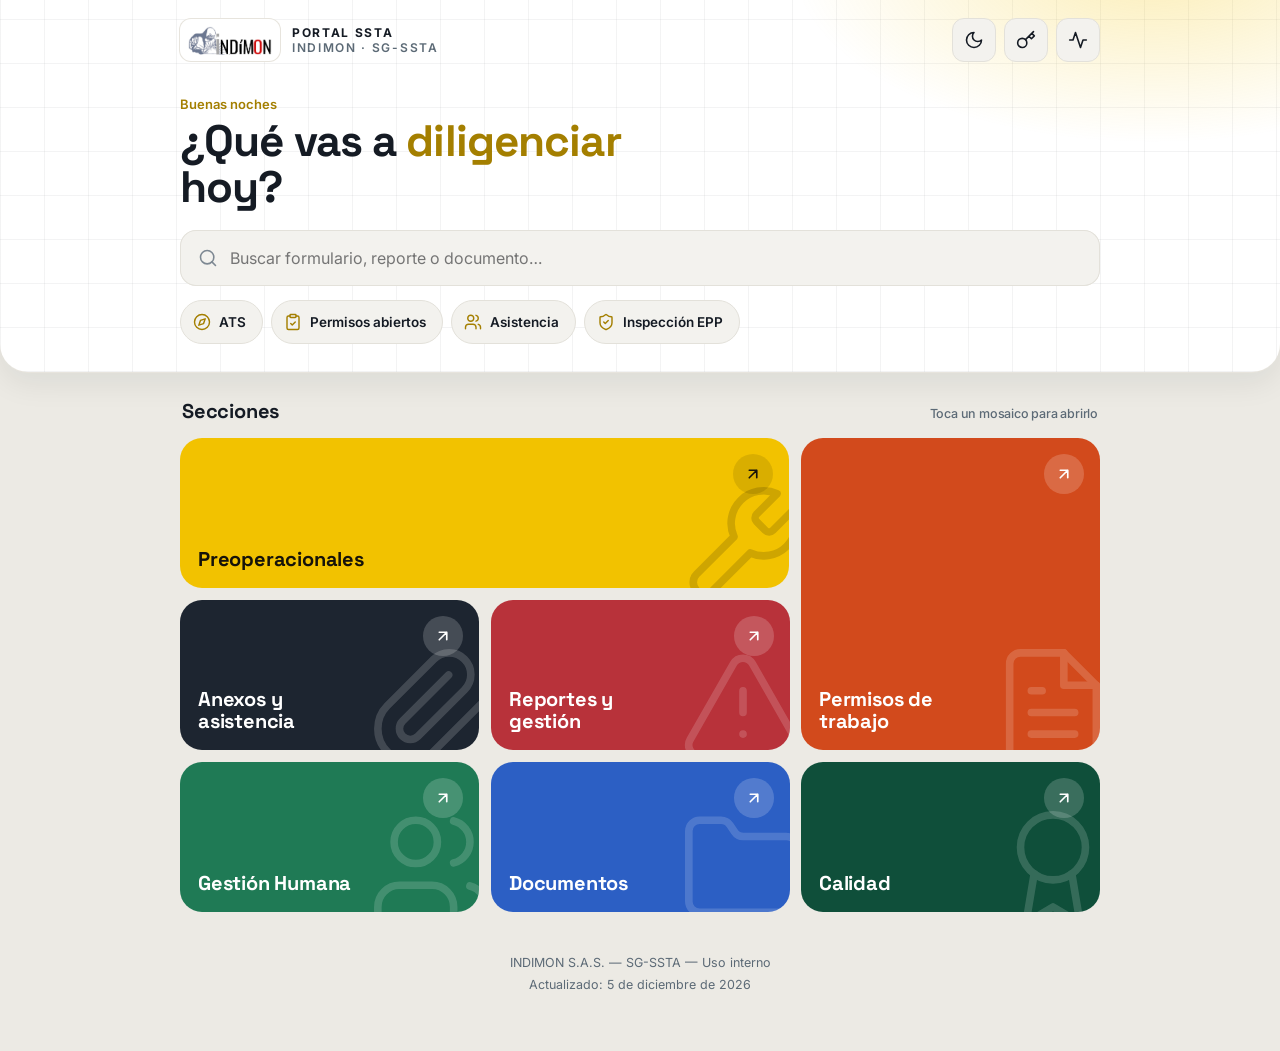
==== commit c425aebb: "Add files via upload" ====
--- a/index.html
+++ b/index.html
@@ -241,6 +241,7 @@
   .accordion-item:nth-child(6){animation-delay:.25s}.accordion-item:nth-child(7){animation-delay:.3s}
   .accordion-item[open] .card{animation:entrar .3s both;}
   @media (prefers-reduced-motion: reduce){ .accordion-item,.accordion-item[open] .card{animation:none;} }
+  .accordion-item:not([open]) > summary{justify-content:flex-end;}
 </style>
 <link rel="stylesheet" href="ui-extra.css">
 <script src="ui-extra.js"></script>
@@ -1179,14 +1180,6 @@
 
 
 <script>
-  // Conteo de formularios en cada sección (solo visual)
-  document.querySelectorAll('.accordion-item').forEach(function(sec){
-    var n = sec.querySelectorAll('.searchable-card').length;
-    var s = document.createElement('span');
-    s.className = 'sec-count';
-    s.innerHTML = '<b>' + n + '</b>' + (n === 1 ? 'formulario' : 'formularios');
-    sec.querySelector('summary').insertBefore(s, null);
-  });
   var hr = new Date().getHours();
   document.getElementById('saludo').textContent = hr < 12 ? 'Buenos días' : hr < 19 ? 'Buenas tardes' : 'Buenas noches';
   // Botón de tema
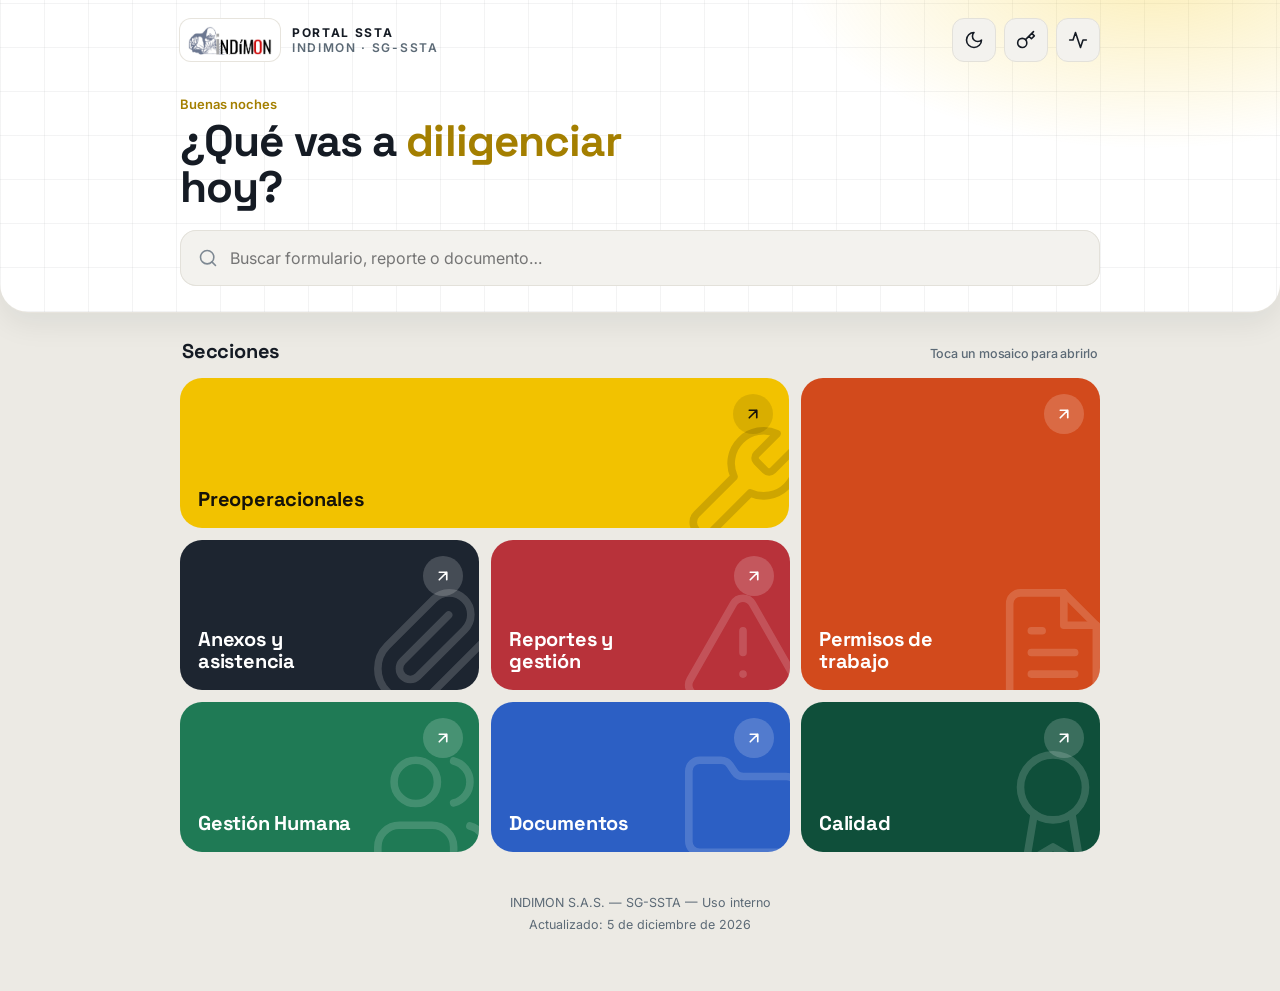
==== commit 02662237: "Add files via upload" ====
--- a/index.html
+++ b/index.html
@@ -271,12 +271,6 @@
       </div>
       <div class="search-count" id="searchCount" role="status" aria-live="polite"></div>
     </div>
-    <nav class="quick" aria-label="Accesos rápidos">
-      <a href="ats.html"><svg class="ic" aria-hidden="true"><use href="#i-compass"/></svg>ATS</a>
-      <a href="dashboard.html"><svg class="ic" aria-hidden="true"><use href="#i-clipboard"/></svg>Permisos abiertos</a>
-      <a href="asistencia.html"><svg class="ic" aria-hidden="true"><use href="#i-users"/></svg>Asistencia</a>
-      <a href="inspeccion-epp.html"><svg class="ic" aria-hidden="true"><use href="#i-shield"/></svg>Inspección EPP</a>
-    </nav>
   </div>
 </header>
 <div class="wrapper">
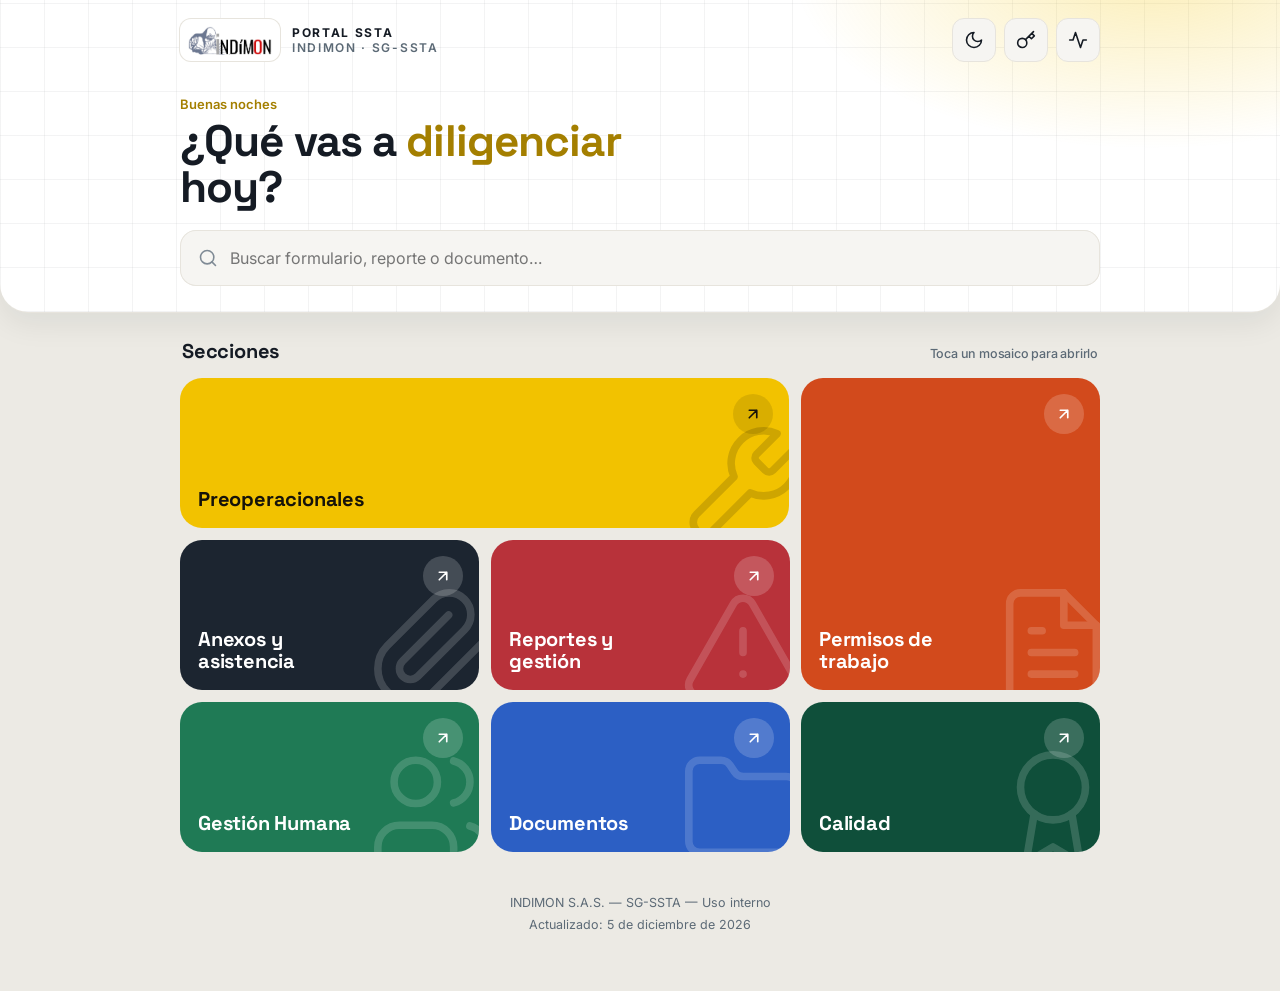
==== commit 75abfee7: "Add files via upload" ====
--- a/index.html
+++ b/index.html
@@ -5,6 +5,7 @@
 <meta name="viewport" content="width=device-width, initial-scale=1.0">
 <title>Portal SSTA – INDIMON S.A.S.</title>
 <link rel="manifest" href="manifest.json">
+<link rel="stylesheet" href="tokens.css">
 <link rel="stylesheet" href="common.css">
 <script src="config.js"></script>
 <script src="common.js"></script>
@@ -47,7 +48,7 @@
   .top .hdr-acc .btn-clave{min-height:var(--touch);width:var(--touch);padding:0;border-radius:12px;border:1px solid var(--chip-bd);background:var(--chip);color:var(--hero-fg);}
   .top .hdr-acc .btn-clave:hover{background:var(--chip-hover);}
   .top .hdr-acc .btn-clave .lbl{display:none;}
-  .top .btn-clave.ok{border-color:#7fd3a8;color:#b9f0d2;}
+  .top .btn-clave.ok{border-color:var(--verde-210);color:var(--verde-100);}
 
   .hello{margin:34px 0 20px;}
   .hello small{display:block;font-size:13px;color:var(--accent-txt);font-weight:600;margin-bottom:6px;}
@@ -56,14 +57,14 @@
 
   .search-box{position:relative;}
   .search-field{position:relative;}
-  .search-field .ic{position:absolute;left:18px;top:50%;transform:translateY(-50%);color:#7d8892;pointer-events:none;}
+  .search-field .ic{position:absolute;left:18px;top:50%;transform:translateY(-50%);color:var(--pizarra-450);pointer-events:none;}
   .search-box input{width:100%;height:56px;border:0;border-radius:16px;padding:0 18px 0 50px;font:inherit;font-size:var(--fs-campo);color:var(--text);background:var(--search);box-shadow:var(--search-sh);outline:none;}
   .search-box input:focus{box-shadow:0 0 0 4px rgba(242,194,0,.6);}
   .search-count{font-size:var(--fs-menor);color:var(--hero-muted);margin-top:8px;}
   .search-count:empty{display:none;}
   .search-count button{color:var(--brand-index) !important;font-size:var(--fs-menor) !important;}
-  .search-box.offline input{box-shadow:0 0 0 2px #e08a80;}
-  .search-box.offline::after{content:"Sin conexión — se muestra la última versión guardada";display:block;font-size:var(--fs-menor);color:#ffb4a8;margin-top:8px;font-weight:600;}
+  .search-box.offline input{box-shadow:0 0 0 2px var(--rojo-350);}
+  .search-box.offline::after{content:"Sin conexión — se muestra la última versión guardada";display:block;font-size:var(--fs-menor);color:var(--rojo-200);margin-top:8px;font-weight:600;}
 
   /* Accesos rápidos */
   .quick{display:flex;gap:8px;margin-top:14px;overflow-x:auto;scrollbar-width:none;padding-bottom:2px;}
@@ -79,16 +80,16 @@
   .sec-label span{font-family:var(--font-family);font-size:var(--fs-menor);font-weight:500;color:var(--muted);}
 
   .accordion{display:grid;grid-template-columns:repeat(3,1fr);gap:12px;grid-auto-flow:dense;}
-  .accordion-item{--bg:#334;--fg:#fff;--c:#334;--t:#eee;
+  .accordion-item{--bg:var(--azul-800);--fg:var(--blanco);--c:var(--azul-800);--t:var(--gris-80);
     background:var(--bg);color:var(--fg);border-radius:22px;overflow:hidden;position:relative;
     transition:transform .18s ease, box-shadow .18s ease;}
-  .accordion-item.sec-preop   {--bg:#F2C200;--fg:#16130a;--c:#8a6d00;--t:#fdf6d8;grid-column:span 2;}
-  .accordion-item.sec-permisos{--bg:#d24a1c;--c:#c8461a;--t:#fbeae3;grid-row:span 2;}
-  .accordion-item.sec-anexos  {--bg:var(--anexos);--c:#8a6d1f;--t:#f6f0dc;}
-  .accordion-item.sec-reportes{--bg:#b8323a;--c:#b8323a;--t:#fbe7e7;}
-  .accordion-item.sec-humana  {--bg:#1f7a55;--c:#1f7a55;--t:#e2f3ea;}
-  .accordion-item.sec-docs    {--bg:#2c5fc4;--c:#2c5fc4;--t:#e5ecfb;}
-  .accordion-item.sec-calidad {--bg:#0f4f3a;--c:#0e7c4a;--t:#ddf1e7;}
+  .accordion-item.sec-preop   {--bg:var(--amarillo-indimon);--fg:var(--arena-950);--c:var(--ambar-550);--t:var(--ambar-50);grid-column:span 2;}
+  .accordion-item.sec-permisos{--bg:var(--rojo-500);--c:var(--rojo-510);--t:var(--arena-90);grid-row:span 2;}
+  .accordion-item.sec-anexos  {--bg:var(--anexos);--c:var(--ambar-500);--t:var(--arena-80);}
+  .accordion-item.sec-reportes{--bg:var(--rojo-600);--c:var(--rojo-600);--t:var(--rojo-60);}
+  .accordion-item.sec-humana  {--bg:var(--verde-560);--c:var(--verde-560);--t:var(--verde-60);}
+  .accordion-item.sec-docs    {--bg:var(--azul-600);--c:var(--azul-600);--t:var(--pizarra-90);}
+  .accordion-item.sec-calidad {--bg:var(--verde-700);--c:var(--verde-550);--t:var(--verde-60);}
   .accordion-item:not([open]):hover{transform:translateY(-3px);box-shadow:0 14px 28px rgba(15,25,35,.18);}
   .accordion-item[open]{grid-column:1 / -1;grid-row:auto;box-shadow:0 14px 34px rgba(15,25,35,.16);}
 
@@ -115,10 +116,10 @@
   .accordion-item[open] .sec-count b{font-size:26px;}
   .accordion-item[open] > summary::after{top:50%;margin-top:-20px;}
 
-  .ats-estado{display:inline-block;margin-top:8px;font-size:var(--fs-menor);font-weight:700;color:#1d7a4c;background:#e3f4ea;border-radius:8px;padding:3px 9px;}
-  .ats-estado.mal{color:#a02d20;background:#fdecea;}
+  .ats-estado{display:inline-block;margin-top:8px;font-size:var(--fs-menor);font-weight:700;color:var(--verde-570);background:var(--verde-60);border-radius:8px;padding:3px 9px;}
+  .ats-estado.mal{color:var(--rojo-660);background:var(--rojo-60);}
   .ats-estado[hidden]{display:none;}
-  .open-permits-badge{font-family:var(--font-family);font-size:12px;font-weight:700;color:#d24a1c;background:#fff;border-radius:20px;padding:4px 10px;letter-spacing:0;}
+  .open-permits-badge{font-family:var(--font-family);font-size:12px;font-weight:700;color:var(--rojo-500);background:var(--blanco);border-radius:20px;padding:4px 10px;letter-spacing:0;}
 
   .accordion-content{background:var(--panel);color:var(--text);margin:0 8px 8px;border-radius:16px;padding:6px 12px 12px;}
 
@@ -135,7 +136,7 @@
   .card-text{flex:1;min-width:0;}
   .card-title{font-family:var(--font-family);font-size:14px;font-weight:600;color:var(--text);line-height:1.3;letter-spacing:0;}
   .card-sub{font-size:var(--fs-menor);color:var(--muted);line-height:1.4;margin-top:2px;}
-  .ext-badge{position:absolute;top:50%;right:14px;transform:translateY(-50%);width:16px;height:16px;font-size:0;color:transparent;background:#a3adb6;
+  .ext-badge{position:absolute;top:50%;right:14px;transform:translateY(-50%);width:16px;height:16px;font-size:0;color:transparent;background:var(--pizarra-310);
     -webkit-mask:url("data:image/svg+xml,%3Csvg xmlns='http://www.w3.org/2000/svg' viewBox='0 0 24 24' fill='none' stroke='black' stroke-width='2.2' stroke-linecap='round' stroke-linejoin='round'%3E%3Cpath d='M7 17 17 7M7 7h10v10'/%3E%3C/svg%3E") center/contain no-repeat;
             mask:url("data:image/svg+xml,%3Csvg xmlns='http://www.w3.org/2000/svg' viewBox='0 0 24 24' fill='none' stroke='black' stroke-width='2.2' stroke-linecap='round' stroke-linejoin='round'%3E%3Cpath d='M7 17 17 7M7 7h10v10'/%3E%3C/svg%3E") center/contain no-repeat;}
   .card:hover .ext-badge{background:var(--c);}
@@ -148,7 +149,7 @@
   .sub-item[open]{background:var(--panel);box-shadow:inset 0 0 0 1px var(--line2);}
   .sub-item summary{list-style:none;cursor:pointer;min-height:52px;padding:8px 14px;font-size:14.5px;font-weight:600;color:var(--text);display:flex;align-items:center;gap:12px;user-select:none;-webkit-tap-highlight-color:transparent;}
   .sub-item summary::-webkit-details-marker{display:none;}
-  .sub-item summary::after{content:"";width:16px;height:16px;flex-shrink:0;background:#8b96a1;
+  .sub-item summary::after{content:"";width:16px;height:16px;flex-shrink:0;background:var(--pizarra-400);
     -webkit-mask:url("data:image/svg+xml,%3Csvg xmlns='http://www.w3.org/2000/svg' viewBox='0 0 24 24' fill='none' stroke='black' stroke-width='2' stroke-linecap='round' stroke-linejoin='round'%3E%3Cpath d='m6 9 6 6 6-6'/%3E%3C/svg%3E") center/contain no-repeat;
             mask:url("data:image/svg+xml,%3Csvg xmlns='http://www.w3.org/2000/svg' viewBox='0 0 24 24' fill='none' stroke='black' stroke-width='2' stroke-linecap='round' stroke-linejoin='round'%3E%3Cpath d='m6 9 6 6 6-6'/%3E%3C/svg%3E") center/contain no-repeat;transition:transform .2s;}
   .sub-item[open] summary::after{transform:rotate(180deg);}
@@ -158,7 +159,7 @@
   .sub-content{padding:0 8px 8px;}
 
   footer{text-align:center;font-size:var(--fs-menor);color:var(--muted);margin-top:40px;line-height:1.7;}
-  .back-to-top{position:fixed;bottom:18px;right:18px;width:50px;height:50px;border-radius:16px;background:#0f1318;color:var(--brand-index);border:none;cursor:pointer;box-shadow:0 8px 20px rgba(15,25,35,.3);display:none;align-items:center;justify-content:center;z-index:99;}
+  .back-to-top{position:fixed;bottom:18px;right:18px;width:50px;height:50px;border-radius:16px;background:var(--pizarra-950);color:var(--brand-index);border:none;cursor:pointer;box-shadow:0 8px 20px rgba(15,25,35,.3);display:none;align-items:center;justify-content:center;z-index:99;}
   .back-to-top.visible{display:flex;}
 
   @media (max-width:760px){
@@ -189,38 +190,38 @@
 
   /* ══ Temas claro / oscuro ══ */
   :root{
-    --page:#eceae4; --text:#151b24; --muted:#5c6a76;
-    --hero:#ffffff; --hero-fg:#151b24; --hero-muted:#5c6a76; --gridline:rgba(21,27,36,.05);
-    --chip:#f3f2ee; --chip-bd:#e3e1da; --chip-hover:#e9e7e1; --accent-txt:#a47f00;
-    --search:#f3f2ee; --search-sh:inset 0 0 0 1px #e3e1da;
-    --panel:#ffffff; --card:#f6f5f2; --card-hover:#ffffff; --line2:#e7e4dd;
-    --anexos:#1d2530; --tint-mix:16%;
+    --page:var(--arena-100); --text:var(--pizarra-900); --muted:var(--pizarra-550);
+    --hero:var(--blanco); --hero-fg:var(--pizarra-900); --hero-muted:var(--pizarra-550); --gridline:rgba(21,27,36,.05);
+    --chip:var(--gris-60); --chip-bd:var(--arena-110); --chip-hover:var(--arena-100); --accent-txt:var(--ambar-460);
+    --search:var(--gris-60); --search-sh:inset 0 0 0 1px var(--arena-110);
+    --panel:var(--blanco); --card:var(--gris-60); --card-hover:var(--blanco); --line2:var(--arena-110);
+    --anexos:var(--pizarra-870); --tint-mix:16%;
   }
   .accordion-item{--tint:color-mix(in srgb,var(--bg) var(--tint-mix),transparent);--tint-fg:var(--c);}
-  .accordion-item.sec-preop{--tint-fg:#8a6d00;}
+  .accordion-item.sec-preop{--tint-fg:var(--ambar-550);}
   @media (prefers-color-scheme: dark){
     :root:not([data-theme="light"]){
-      --page:#0b0e12; --text:#e8ebee; --muted:#9aa4ae;
-      --hero:#0f1318; --hero-fg:#ffffff; --hero-muted:#9aa4ae; --gridline:rgba(255,255,255,.035);
-      --chip:rgba(255,255,255,.07); --chip-bd:rgba(255,255,255,.13); --chip-hover:rgba(255,255,255,.15); --accent-txt:#F2C200;
-      --search:#ffffff; --search-sh:none;
-      --panel:#151a21; --card:#1d232b; --card-hover:#242b34; --line2:#2a313a;
-      --anexos:#2f3a48; --tint-mix:24%;
+      --page:var(--gris-960); --text:var(--gris-90); --muted:var(--pizarra-350);
+      --hero:var(--pizarra-950); --hero-fg:var(--blanco); --hero-muted:var(--pizarra-350); --gridline:rgba(255,255,255,.035);
+      --chip:rgba(255,255,255,.07); --chip-bd:rgba(255,255,255,.13); --chip-hover:rgba(255,255,255,.15); --accent-txt:var(--amarillo-indimon);
+      --search:var(--blanco); --search-sh:none;
+      --panel:var(--pizarra-900); --card:var(--pizarra-880); --card-hover:var(--pizarra-850); --line2:var(--pizarra-800);
+      --anexos:var(--pizarra-750); --tint-mix:24%;
     }
   }
   :root[data-theme="dark"]{
-    --page:#0b0e12; --text:#e8ebee; --muted:#9aa4ae;
-    --hero:#0f1318; --hero-fg:#ffffff; --hero-muted:#9aa4ae; --gridline:rgba(255,255,255,.035);
-    --chip:rgba(255,255,255,.07); --chip-bd:rgba(255,255,255,.13); --chip-hover:rgba(255,255,255,.15); --accent-txt:#F2C200;
-    --search:#ffffff; --search-sh:none;
-    --panel:#151a21; --card:#1d232b; --card-hover:#242b34; --line2:#2a313a;
-    --anexos:#2f3a48; --tint-mix:24%;
+    --page:var(--gris-960); --text:var(--gris-90); --muted:var(--pizarra-350);
+    --hero:var(--pizarra-950); --hero-fg:var(--blanco); --hero-muted:var(--pizarra-350); --gridline:rgba(255,255,255,.035);
+    --chip:rgba(255,255,255,.07); --chip-bd:rgba(255,255,255,.13); --chip-hover:rgba(255,255,255,.15); --accent-txt:var(--amarillo-indimon);
+    --search:var(--blanco); --search-sh:none;
+    --panel:var(--pizarra-900); --card:var(--pizarra-880); --card-hover:var(--pizarra-850); --line2:var(--pizarra-800);
+    --anexos:var(--pizarra-750); --tint-mix:24%;
   }
   html.oscuro .accordion-item{--tint-fg:color-mix(in srgb,var(--bg) 55%,white);}
-  html.oscuro .accordion-item.sec-preop{--tint-fg:#F2C200;}
-  html.oscuro .sub-item summary::after,html.oscuro .ext-badge{background:#6f7a85;}
-  html.oscuro .back-to-top{background:#F2C200;color:#16130a;}
-  html.oscuro .open-permits-badge{background:#fff;}
+  html.oscuro .accordion-item.sec-preop{--tint-fg:var(--amarillo-indimon);}
+  html.oscuro .sub-item summary::after,html.oscuro .ext-badge{background:var(--pizarra-500);}
+  html.oscuro .back-to-top{background:var(--amarillo-indimon);color:var(--arena-950);}
+  html.oscuro .open-permits-badge{background:var(--blanco);}
   html{color-scheme:light;}
   html.oscuro{color-scheme:dark;}
 
@@ -247,7 +248,7 @@
 <script src="ui-extra.js"></script>
 </head>
 <body>
-<svg xmlns="http://www.w3.org/2000/svg" style="display:none"><symbol id="i-wrench" viewBox="0 0 24 24"><path d="M14.7 6.3a1 1 0 0 0 0 1.4l1.6 1.6a1 1 0 0 0 1.4 0l3.77-3.77a6 6 0 0 1-7.94 7.94l-6.91 6.91a2.12 2.12 0 0 1-3-3l6.91-6.91a6 6 0 0 1 7.94-7.94l-3.76 3.76z"/></symbol><symbol id="i-file" viewBox="0 0 24 24"><path d="M14 2H6a2 2 0 0 0-2 2v16a2 2 0 0 0 2 2h12a2 2 0 0 0 2-2V8z"/><path d="M14 2v6h6M16 13H8M16 17H8M10 9H8"/></symbol><symbol id="i-clip" viewBox="0 0 24 24"><path d="m21.44 11.05-9.19 9.19a6 6 0 0 1-8.49-8.49l8.57-8.57A4 4 0 1 1 18 8.84l-8.59 8.57a2 2 0 0 1-2.83-2.83l8.49-8.48"/></symbol><symbol id="i-alert" viewBox="0 0 24 24"><path d="m21.73 18-8-14a2 2 0 0 0-3.48 0l-8 14A2 2 0 0 0 4 21h16a2 2 0 0 0 1.73-3"/><path d="M12 9v4M12 17h.01"/></symbol><symbol id="i-users" viewBox="0 0 24 24"><path d="M16 21v-2a4 4 0 0 0-4-4H6a4 4 0 0 0-4 4v2"/><circle cx="9" cy="7" r="4"/><path d="M22 21v-2a4 4 0 0 0-3-3.87M16 3.13a4 4 0 0 1 0 7.75"/></symbol><symbol id="i-folder" viewBox="0 0 24 24"><path d="M20 20a2 2 0 0 0 2-2V8a2 2 0 0 0-2-2h-7.9a2 2 0 0 1-1.69-.9L9.6 3.9A2 2 0 0 0 7.93 3H4a2 2 0 0 0-2 2v13a2 2 0 0 0 2 2Z"/></symbol><symbol id="i-award" viewBox="0 0 24 24"><circle cx="12" cy="8" r="6"/><path d="M15.48 12.89 17 22l-5-3-5 3 1.52-9.11"/></symbol><symbol id="i-scissors" viewBox="0 0 24 24"><circle cx="6" cy="6" r="3"/><circle cx="6" cy="18" r="3"/><path d="M20 4 8.12 15.88M14.47 14.48 20 20M8.12 8.12 12 12"/></symbol><symbol id="i-disc" viewBox="0 0 24 24"><circle cx="12" cy="12" r="10"/><circle cx="12" cy="12" r="2.5"/><path d="M12 2v4"/></symbol><symbol id="i-zap" viewBox="0 0 24 24"><path d="M13 2 3 14h9l-1 8 10-12h-9l1-8z"/></symbol><symbol id="i-ladder" viewBox="0 0 24 24"><path d="M8 2v20M16 2v20M8 6h8M8 11h8M8 16h8"/></symbol><symbol id="i-hardhat" viewBox="0 0 24 24"><path d="M2 18a1 1 0 0 0 1 1h18a1 1 0 0 0 1-1v-2a1 1 0 0 0-1-1H3a1 1 0 0 0-1 1z"/><path d="M10 10V5a1 1 0 0 1 1-1h2a1 1 0 0 1 1 1v5M4 15v-3a6 6 0 0 1 6-6M14 6a6 6 0 0 1 6 6v3"/></symbol><symbol id="i-shield" viewBox="0 0 24 24"><path d="M20 13c0 5-3.5 7.5-7.66 8.95a1 1 0 0 1-.67-.01C7.5 20.5 4 18 4 13V6a1 1 0 0 1 1-1c2 0 4.5-1.2 6.24-2.72a1.17 1.17 0 0 1 1.52 0C14.51 3.81 17 5 19 5a1 1 0 0 1 1 1z"/><path d="m9 12 2 2 4-4"/></symbol><symbol id="i-anchor" viewBox="0 0 24 24"><path d="M12 22V8"/><circle cx="12" cy="5" r="3"/><path d="M5 12H2a10 10 0 0 0 20 0h-3"/></symbol><symbol id="i-package" viewBox="0 0 24 24"><path d="M21 8a2 2 0 0 0-1-1.73l-7-4a2 2 0 0 0-2 0l-7 4A2 2 0 0 0 3 8v8a2 2 0 0 0 1 1.73l7 4a2 2 0 0 0 2 0l7-4A2 2 0 0 0 21 16Z"/><path d="m3.3 7 8.7 5 8.7-5M12 22V12"/></symbol><symbol id="i-ruler" viewBox="0 0 24 24"><path d="M3 3v18h18z"/><path d="M7 11v6h6z"/></symbol><symbol id="i-brush" viewBox="0 0 24 24"><path d="M9.06 11.9 17.65 3.3a2.12 2.12 0 1 1 3 3l-8.6 8.6"/><path d="M7.07 14.94c-1.66 0-3 1.35-3 3.02 0 1.33-2.5 1.52-2 2.02 1.08 1.1 2.49 2.02 4 2.02 2.2 0 4-1.8 4-4.04a3.01 3.01 0 0 0-3-3.02z"/></symbol><symbol id="i-sparkles" viewBox="0 0 24 24"><path d="M12 3l1.9 5.1L19 10l-5.1 1.9L12 17l-1.9-5.1L5 10l5.1-1.9z"/><path d="M19 15l.9 2.1L22 18l-2.1.9L19 21l-.9-2.1L16 18l2.1-.9z"/></symbol><symbol id="i-flame" viewBox="0 0 24 24"><path d="M8.5 14.5A2.5 2.5 0 0 0 11 12c0-1.38-.5-2-1-3-1.07-2.14-.22-4.05 2-6 .5 2.5 2 4.9 4 6.5 2 1.6 3 3.5 3 5.5a7 7 0 1 1-14 0c0-1.15.43-2.29 1-3a2.5 2.5 0 0 0 2.5 2.5z"/></symbol><symbol id="i-plug" viewBox="0 0 24 24"><path d="M12 22v-5M9 8V2M15 8V2M18 8v5a4 4 0 0 1-4 4h-4a4 4 0 0 1-4-4V8z"/></symbol><symbol id="i-eye" viewBox="0 0 24 24"><path d="M2 12s3.5-7 10-7 10 7 10 7-3.5 7-10 7S2 12 2 12z"/><circle cx="12" cy="12" r="3"/></symbol><symbol id="i-heart" viewBox="0 0 24 24"><path d="M19 14c1.49-1.46 3-3.21 3-5.5A5.5 5.5 0 0 0 16.5 3c-1.76 0-3 .5-4.5 2-1.5-1.5-2.74-2-4.5-2A5.5 5.5 0 0 0 2 8.5c0 2.3 1.5 4.05 3 5.5l7 7z"/><path d="M3.22 12H9.5l.5-1 2 4.5 2-7 1.5 3.5h5.27"/></symbol><symbol id="i-hammer" viewBox="0 0 24 24"><path d="m15 12-8.37 8.37a2.12 2.12 0 1 1-3-3L12 9"/><path d="M17.64 15 22 10.64M20.91 11.7l-1.25-1.25a2.4 2.4 0 0 1-.71-1.7V7.86l-2.84-2.83a5 5 0 0 0-3.54-1.46H9.7l.92.82A6.18 6.18 0 0 1 12.7 9.1v1.4l2 2h2.47a2.4 2.4 0 0 1 1.7.7l1.25 1.24"/></symbol><symbol id="i-compass" viewBox="0 0 24 24"><circle cx="12" cy="12" r="10"/><path d="m16.24 7.76-2.12 6.36-6.36 2.12 2.12-6.36z"/></symbol><symbol id="i-tag" viewBox="0 0 24 24"><path d="M12.59 2.59A2 2 0 0 0 11.17 2H4a2 2 0 0 0-2 2v7.17a2 2 0 0 0 .59 1.42l8.7 8.7a2.43 2.43 0 0 0 3.42 0l6.58-6.58a2.43 2.43 0 0 0 0-3.42z"/><circle cx="7.5" cy="7.5" r="1.5"/></symbol><symbol id="i-crane" viewBox="0 0 24 24"><path d="M6 21V3l12 4H6M6 7l-3 2M18 7v6M16 13h4v3h-4zM3 21h8"/></symbol><symbol id="i-lift" viewBox="0 0 24 24"><rect x="3" y="3" width="18" height="18" rx="2"/><path d="m9 10 3-3 3 3M9 14l3 3 3-3"/></symbol><symbol id="i-hole" viewBox="0 0 24 24"><circle cx="12" cy="12" r="10"/><circle cx="12" cy="12" r="4"/></symbol><symbol id="i-megaphone" viewBox="0 0 24 24"><path d="m3 11 18-5v12L3 14v-3z"/><path d="M11.6 16.8a3 3 0 1 1-5.8-1.6"/></symbol><symbol id="i-clipboard" viewBox="0 0 24 24"><rect x="8" y="2" width="8" height="4" rx="1"/><path d="M16 4h2a2 2 0 0 1 2 2v14a2 2 0 0 1-2 2H6a2 2 0 0 1-2-2V6a2 2 0 0 1 2-2h2"/><path d="m9 14 2 2 4-4"/></symbol><symbol id="i-grad" viewBox="0 0 24 24"><path d="M22 10 12 5 2 10l10 5 10-5z"/><path d="M6 12v5c3 3 9 3 12 0v-5"/></symbol><symbol id="i-drop" viewBox="0 0 24 24"><path d="M12 22a7 7 0 0 0 7-7c0-2-1-3.9-3-5.5s-3.5-4-4-6.5c-.5 2.5-2 4.9-4 6.5S5 13 5 15a7 7 0 0 0 7 7z"/></symbol><symbol id="i-ear" viewBox="0 0 24 24"><path d="M6 8.5a6.5 6.5 0 1 1 13 0c0 6-6 6-6 10a3.5 3.5 0 1 1-7 0"/><path d="M15 8.5a2.5 2.5 0 0 0-5 0v1a2 2 0 1 1 0 4"/></symbol><symbol id="i-scan" viewBox="0 0 24 24"><path d="M3 7V5a2 2 0 0 1 2-2h2M17 3h2a2 2 0 0 1 2 2v2M21 17v2a2 2 0 0 1-2 2h-2M7 21H5a2 2 0 0 1-2-2v-2"/><circle cx="12" cy="12" r="3"/></symbol><symbol id="i-toolbox" viewBox="0 0 24 24"><rect x="2" y="7" width="20" height="14" rx="2"/><path d="M16 7V5a2 2 0 0 0-2-2h-4a2 2 0 0 0-2 2v2M2 13h20M10 13v2h4v-2"/></symbol><symbol id="i-drill" viewBox="0 0 24 24"><path d="M3 6h11l3 3-3 3H3zM17 9h5M6 12v7a1 1 0 0 0 1 1h3a1 1 0 0 0 1-1v-7"/></symbol><symbol id="i-search" viewBox="0 0 24 24"><circle cx="11" cy="11" r="8"/><path d="m21 21-4.3-4.3"/></symbol><symbol id="i-key" viewBox="0 0 24 24"><circle cx="7.5" cy="15.5" r="5.5"/><path d="m21 2-9.6 9.6M15.5 7.5l3 3L22 7l-3-3"/></symbol><symbol id="i-activity" viewBox="0 0 24 24"><path d="M22 12h-4l-3 9L9 3l-3 9H2"/></symbol><symbol id="i-moon" viewBox="0 0 24 24"><path d="M12 3a6 6 0 0 0 9 9 9 9 0 1 1-9-9z"/></symbol><symbol id="i-sun" viewBox="0 0 24 24"><circle cx="12" cy="12" r="4"/><path d="M12 2v2M12 20v2M4.93 4.93l1.41 1.41M17.66 17.66l1.41 1.41M2 12h2M20 12h2M6.34 17.66l-1.41 1.41M19.07 4.93l-1.41 1.41"/></symbol><symbol id="i-grid" viewBox="0 0 24 24"><rect x="3" y="3" width="7" height="7" rx="1"/><rect x="14" y="3" width="7" height="7" rx="1"/><rect x="3" y="14" width="7" height="7" rx="1"/><rect x="14" y="14" width="7" height="7" rx="1"/></symbol></svg>
+<svg xmlns="http://www.w3.org/2000/svg" style="display:none"><symbol id="i-wrench" viewBox="0 0 24 24"><path d="M14.7 6.3a1 1 0 0 0 0 1.4l1.6 1.6a1 1 0 0 0 1.4 0l3.77-3.77a6 6 0 0 1-7.94 7.94l-6.91 6.91a2.12 2.12 0 0 1-3-3l6.91-6.91a6 6 0 0 1 7.94-7.94l-3.76 3.76z"/></symbol><symbol id="i-file" viewBox="0 0 24 24"><path d="M14 2H6a2 2 0 0 0-2 2v16a2 2 0 0 0 2 2h12a2 2 0 0 0 2-2V8z"/><path d="M14 2v6h6M16 13H8M16 17H8M10 9H8"/></symbol><symbol id="i-clip" viewBox="0 0 24 24"><path d="m21.44 11.05-9.19 9.19a6 6 0 0 1-8.49-8.49l8.57-8.57A4 4 0 1 1 18 8.84l-8.59 8.57a2 2 0 0 1-2.83-2.83l8.49-8.48"/></symbol><symbol id="i-alert" viewBox="0 0 24 24"><path d="m21.73 18-8-14a2 2 0 0 0-3.48 0l-8 14A2 2 0 0 0 4 21h16a2 2 0 0 0 1.73-3"/><path d="M12 9v4M12 17h.01"/></symbol><symbol id="i-users" viewBox="0 0 24 24"><path d="M16 21v-2a4 4 0 0 0-4-4H6a4 4 0 0 0-4 4v2"/><circle cx="9" cy="7" r="4"/><path d="M22 21v-2a4 4 0 0 0-3-3.87M16 3.13a4 4 0 0 1 0 7.75"/></symbol><symbol id="i-folder" viewBox="0 0 24 24"><path d="M20 20a2 2 0 0 0 2-2V8a2 2 0 0 0-2-2h-7.9a2 2 0 0 1-1.69-.9L9.6 3.9A2 2 0 0 0 7.93 3H4a2 2 0 0 0-2 2v13a2 2 0 0 0 2 2Z"/></symbol><symbol id="i-award" viewBox="0 0 24 24"><circle cx="12" cy="8" r="6"/><path d="M15.48 12.89 17 22l-5-3-5 3 1.52-9.11"/></symbol><symbol id="i-scissors" viewBox="0 0 24 24"><circle cx="6" cy="6" r="3"/><circle cx="6" cy="18" r="3"/><path d="M20 4 8.12 15.88M14.47 14.48 20 20M8.12 8.12 12 12"/></symbol><symbol id="i-disc" viewBox="0 0 24 24"><circle cx="12" cy="12" r="10"/><circle cx="12" cy="12" r="2.5"/><path d="M12 2v4"/></symbol><symbol id="i-zap" viewBox="0 0 24 24"><path d="M13 2 3 14h9l-1 8 10-12h-9l1-8z"/></symbol><symbol id="i-ladder" viewBox="0 0 24 24"><path d="M8 2v20M16 2v20M8 6h8M8 11h8M8 16h8"/></symbol><symbol id="i-hardhat" viewBox="0 0 24 24"><path d="M2 18a1 1 0 0 0 1 1h18a1 1 0 0 0 1-1v-2a1 1 0 0 0-1-1H3a1 1 0 0 0-1 1z"/><path d="M10 10V5a1 1 0 0 1 1-1h2a1 1 0 0 1 1 1v5M4 15v-3a6 6 0 0 1 6-6M14 6a6 6 0 0 1 6 6v3"/></symbol><symbol id="i-shield" viewBox="0 0 24 24"><path d="M20 13c0 5-3.5 7.5-7.66 8.95a1 1 0 0 1-.67-.01C7.5 20.5 4 18 4 13V6a1 1 0 0 1 1-1c2 0 4.5-1.2 6.24-2.72a1.17 1.17 0 0 1 1.52 0C14.51 3.81 17 5 19 5a1 1 0 0 1 1 1z"/><path d="m9 12 2 2 4-4"/></symbol><symbol id="i-anchor" viewBox="0 0 24 24"><path d="M12 22V8"/><circle cx="12" cy="5" r="3"/><path d="M5 12H2a10 10 0 0 0 20 0h-3"/></symbol><symbol id="i-package" viewBox="0 0 24 24"><path d="M21 8a2 2 0 0 0-1-1.73l-7-4a2 2 0 0 0-2 0l-7 4A2 2 0 0 0 3 8v8a2 2 0 0 0 1 1.73l7 4a2 2 0 0 0 2 0l7-4A2 2 0 0 0 21 16Z"/><path d="m3.3 7 8.7 5 8.7-5M12 22V12"/></symbol><symbol id="i-ruler" viewBox="0 0 24 24"><path d="M3 3v18h18z"/><path d="M7 11v6h6z"/></symbol><symbol id="i-brush" viewBox="0 0 24 24"><path d="M9.06 11.9 17.65 3.3a2.12 2.12 0 1 1 3 3l-8.6 8.6"/><path d="M7.07 14.94c-1.66 0-3 1.35-3 3.02 0 1.33-2.5 1.52-2 2.02 1.08 1.1 2.49 2.02 4 2.02 2.2 0 4-1.8 4-4.04a3.01 3.01 0 0 0-3-3.02z"/></symbol><symbol id="i-sparkles" viewBox="0 0 24 24"><path d="M12 3l1.9 5.1L19 10l-5.1 1.9L12 17l-1.9-5.1L5 10l5.1-1.9z"/><path d="M19 15l.9 2.1L22 18l-2.1.9L19 21l-.9-2.1L16 18l2.1-.9z"/></symbol><symbol id="i-flame" viewBox="0 0 24 24"><path d="M8.5 14.5A2.5 2.5 0 0 0 11 12c0-1.38-.5-2-1-3-1.07-2.14-.22-4.05 2-6 .5 2.5 2 4.9 4 6.5 2 1.6 3 3.5 3 5.5a7 7 0 1 1-14 0c0-1.15.43-2.29 1-3a2.5 2.5 0 0 0 2.5 2.5z"/></symbol><symbol id="i-plug" viewBox="0 0 24 24"><path d="M12 22v-5M9 8V2M15 8V2M18 8v5a4 4 0 0 1-4 4h-4a4 4 0 0 1-4-4V8z"/></symbol><symbol id="i-eye" viewBox="0 0 24 24"><path d="M2 12s3.5-7 10-7 10 7 10 7-3.5 7-10 7S2 12 2 12z"/><circle cx="12" cy="12" r="3"/></symbol><symbol id="i-heart" viewBox="0 0 24 24"><path d="M19 14c1.49-1.46 3-3.21 3-5.5A5.5 5.5 0 0 0 16.5 3c-1.76 0-3 .5-4.5 2-1.5-1.5-2.74-2-4.5-2A5.5 5.5 0 0 0 2 8.5c0 2.3 1.5 4.05 3 5.5l7 7z"/><path d="M3.22 12H9.5l.5-1 2 4.5 2-7 1.5 3.5h5.27"/></symbol><symbol id="i-hammer" viewBox="0 0 24 24"><path d="m15 12-8.37 8.37a2.12 2.12 0 1 1-3-3L12 9"/><path d="M17.64 15 22 10.64M20.91 11.7l-1.25-1.25a2.4 2.4 0 0 1-.71-1.7V7.86l-2.84-2.83a5 5 0 0 0-3.54-1.46H9.7l.92.82A6.18 6.18 0 0 1 12.7 9.1v1.4l2 2h2.47a2.4 2.4 0 0 1 1.7.7l1.25 1.24"/></symbol><symbol id="i-compass" viewBox="0 0 24 24"><circle cx="12" cy="12" r="10"/><path d="m16.24 7.76-2.12 6.36-6.36 2.12 2.12-6.36z"/></symbol><symbol id="i-tag" viewBox="0 0 24 24"><path d="M12.59 2.59A2 2 0 0 0 11.17 2H4a2 2 0 0 0-2 2v7.17a2 2 0 0 0 .59 1.42l8.7 8.7a2.43 2.43 0 0 0 3.42 0l6.58-6.58a2.43 2.43 0 0 0 0-3.42z"/><circle cx="7.5" cy="7.5" r="1.5"/></symbol><symbol id="i-crane" viewBox="0 0 24 24"><path d="M6 21V3l12 4H6M6 7l-3 2M18 7v6M16 13h4v3h-4zM3 21h8"/></symbol><symbol id="i-lift" viewBox="0 0 24 24"><rect x="3" y="3" width="18" height="18" rx="2"/><path d="m9 10 3-3 3 3M9 14l3 3 3-3"/></symbol><symbol id="i-hole" viewBox="0 0 24 24"><circle cx="12" cy="12" r="10"/><circle cx="12" cy="12" r="4"/></symbol><symbol id="i-megaphone" viewBox="0 0 24 24"><path d="m3 11 18-5v12L3 14v-3z"/><path d="M11.6 16.8a3 3 0 1 1-5.8-1.6"/></symbol><symbol id="i-clipboard" viewBox="0 0 24 24"><rect x="8" y="2" width="8" height="4" rx="1"/><path d="M16 4h2a2 2 0 0 1 2 2v14a2 2 0 0 1-2 2H6a2 2 0 0 1-2-2V6a2 2 0 0 1 2-2h2"/><path d="m9 14 2 2 4-4"/></symbol><symbol id="i-grad" viewBox="0 0 24 24"><path d="M22 10 12 5 2 10l10 5 10-5z"/><path d="M6 12v5c3 3 9 3 12 0v-5"/></symbol><symbol id="i-drop" viewBox="0 0 24 24"><path d="M12 22a7 7 0 0 0 7-7c0-2-1-3.9-3-5.5s-3.5-4-4-6.5c-.5 2.5-2 4.9-4 6.5S5 13 5 15a7 7 0 0 0 7 7z"/></symbol><symbol id="i-ear" viewBox="0 0 24 24"><path d="M6 8.5a6.5 6.5 0 1 1 13 0c0 6-6 6-6 10a3.5 3.5 0 1 1-7 0"/><path d="M15 8.5a2.5 2.5 0 0 0-5 0v1a2 2 0 1 1 0 4"/></symbol><symbol id="i-scan" viewBox="0 0 24 24"><path d="M3 7V5a2 2 0 0 1 2-2h2M17 3h2a2 2 0 0 1 2 2v2M21 17v2a2 2 0 0 1-2 2h-2M7 21H5a2 2 0 0 1-2-2v-2"/><circle cx="12" cy="12" r="3"/></symbol><symbol id="i-toolbox" viewBox="0 0 24 24"><rect x="2" y="7" width="20" height="14" rx="2"/><path d="M16 7V5a2 2 0 0 0-2-2h-4a2 2 0 0 0-2 2v2M2 13h20M10 13v2h4v-2"/></symbol><symbol id="i-drill" viewBox="0 0 24 24"><path d="M3 6h11l3 3-3 3H3zM17 9h5M6 12v7a1 1 0 0 0 1 1h3a1 1 0 0 0 1-1v-7"/></symbol><symbol id="i-search" viewBox="0 0 24 24"><circle cx="11" cy="11" r="8"/><path d="m21 21-4.3-4.3"/></symbol><symbol id="i-key" viewBox="0 0 24 24"><circle cx="7.5" cy="15.5" r="5.5"/><path d="m21 2-9.6 9.6M15.5 7.5l3 3L22 7l-3-3"/></symbol><symbol id="i-activity" viewBox="0 0 24 24"><path d="M22 12h-4l-3 9L9 3l-3 9H2"/></symbol><symbol id="i-moon" viewBox="0 0 24 24"><path d="M12 3a6 6 0 0 0 9 9 9 9 0 1 1-9-9z"/></symbol><symbol id="i-sun" viewBox="0 0 24 24"><circle cx="12" cy="12" r="4"/><path d="M12 2v2M12 20v2M4.93 4.93l1.41 1.41M17.66 17.66l1.41 1.41M2 12h2M20 12h2M6.34 17.66l-1.41 1.41M19.07 4.93l-1.41 1.41"/></symbol><symbol id="i-gauge" viewBox="0 0 24 24"><path d="m12 14 4-4"/><path d="M3.34 19a10 10 0 1 1 17.32 0"/></symbol><symbol id="i-grid" viewBox="0 0 24 24"><rect x="3" y="3" width="7" height="7" rx="1"/><rect x="14" y="3" width="7" height="7" rx="1"/><rect x="3" y="14" width="7" height="7" rx="1"/><rect x="14" y="14" width="7" height="7" rx="1"/></symbol></svg>
 <header class="top">
   <div class="top-in">
     <div class="top-bar">
@@ -505,7 +506,7 @@
             <summary>
               <span class="sub-icon"><svg class="ic" aria-hidden="true"><use href="#i-wrench"/></svg></span>
               <span>Apoyo eléctrico y herramientas menores</span>
-              <span class="sub-count">2</span>
+              <span class="sub-count">3</span>
             </summary>
             <div class="sub-content">
               <div class="grid">
@@ -522,6 +523,14 @@
                   <div class="card-text">
                     <div class="card-title">Extensiones eléctricas</div>
                     <div class="card-sub">Preoperacional</div>
+                    <div class="ext-badge forms">↗</div>
+                  </div>
+                </a>
+                <a class="card searchable-card" data-search="Inspección Compresor de Aire SSTA-F-187 preoperacional neumático formulario google forms" href="https://docs.google.com/forms/d/e/1FAIpQLSe7CMwbD4FF4GEDsMfIpxf4uK4Xj0SVJ93iqdNCBeyVl3RohQ/viewform" target="_blank" rel="noopener">
+                  <div class="card-icon"><svg class="ic" aria-hidden="true"><use href="#i-gauge"/></svg></div>
+                  <div class="card-text">
+                    <div class="card-title">Compresor de aire</div>
+                    <div class="card-sub">Preoperacional · SSTA-F-187</div>
                     <div class="ext-badge forms">↗</div>
                   </div>
                 </a>
@@ -1054,7 +1063,7 @@
         item.open = !!item.querySelector('.searchable-card:not(.hidden)');
       });
       if(count === 0){
-        searchCount.innerHTML = 'No se encontró nada con "' + term + '". <button type="button" id="clearSearchBtn" style="background:none;border:none;color:#c8461a;text-decoration:underline;cursor:pointer;font-size:11px;margin-left:4px;">Ver todo</button>';
+        searchCount.innerHTML = 'No se encontró nada con "' + term + '". <button type="button" id="clearSearchBtn" style="background:none;border:none;color:var(--rojo-510);text-decoration:underline;cursor:pointer;font-size:11px;margin-left:4px;">Ver todo</button>';
         document.getElementById('clearSearchBtn').addEventListener('click', ()=>{
           searchInput.value = '';
           searchInput.dispatchEvent(new Event('input'));
--- a/tokens.css
+++ b/tokens.css
@@ -0,0 +1,178 @@
+/* ============================================================
+   tokens.css — Paleta única del Portal SSTA (tokens de diseño).
+   Se carga ANTES que cualquier otra hoja en todas las páginas.
+
+   Dos capas:
+   1) Paleta base (--gris-500, --rojo-550…): cada color del portal
+      escrito UNA sola vez. El número sube de claro (25) a oscuro (975).
+      Nadie escribe colores sueltos: se usa la variable.
+   2) Roles (--ds-texto, --ds-panel, --ds-error…): lo que significa el
+      color. Cambian solos en modo oscuro. Lo nuevo se escribe con roles.
+
+   Para cambiar un color en todo el portal: se cambia aquí.
+   ============================================================ */
+:root{
+  /* Grises puros (hojas impresas) y blanco/negro */
+  --blanco:#ffffff; --gris-10:#fcfbf8; --gris-50:#f4f8fb; --gris-60:#f6f5f2;
+  --gris-70:#eef1f4; --gris-80:#eeeeee; --gris-90:#e8ebee; --gris-150:#d9d9d9;
+  --gris-200:#cccccc; --gris-250:#bfbfbf; --gris-350:#999999; --gris-450:#888888;
+  --gris-500:#777777; --gris-550:#666666; --gris-650:#555555; --gris-700:#444444;
+  --gris-800:#333333; --gris-850:#222222; --gris-900:#1a1a1a; --gris-950:#111111;
+  --gris-960:#0b0e12; --negro:#000000;
+  /* Arena: papeles, tarjetas y líneas cálidas */
+  --arena-10:#fffdf5; --arena-20:#fdf8ec; --arena-50:#fff7e0; --arena-60:#fff2e5;
+  --arena-70:#f6f3ec; --arena-80:#f6f0dc; --arena-90:#fbeae3; --arena-100:#eceae4;
+  --arena-110:#e7e4dd; --arena-150:#d8d2c4; --arena-250:#b9b2a2; --arena-500:#7a7466;
+  --arena-550:#6b6459; --arena-950:#16130a;
+  /* Pizarra: textos, líneas frías y fondos del modo oscuro */
+  --pizarra-50:#eef5fd; --pizarra-60:#eaf3ff; --pizarra-70:#e3f0f0; --pizarra-80:#e3eef7;
+  --pizarra-90:#e5ecfb; --pizarra-100:#dde3e8; --pizarra-150:#d7dce0; --pizarra-160:#c8dcf3;
+  --pizarra-170:#cfd6dc; --pizarra-180:#c9d6e6; --pizarra-190:#b8d9d9; --pizarra-200:#c9d1d9;
+  --pizarra-210:#c7cdd2; --pizarra-220:#b8c2cc; --pizarra-300:#aab3ba; --pizarra-310:#a3adb6;
+  --pizarra-350:#9aa4ae; --pizarra-400:#8a97a3; --pizarra-450:#7f8a95; --pizarra-500:#6b7884;
+  --pizarra-550:#5c6a76; --pizarra-600:#5c6570; --pizarra-650:#4a5762; --pizarra-700:#3a4753;
+  --pizarra-750:#2f3a48; --pizarra-800:#2a313a; --pizarra-850:#1f2a33; --pizarra-860:#13263b;
+  --pizarra-870:#1c2530; --pizarra-880:#20242a; --pizarra-900:#151b24; --pizarra-950:#0f1318;
+  /* Azules (alturas, información, foco) */
+  --azul-150:#bcd8f5; --azul-200:#a9c9ef; --azul-250:#7cc4dd; --azul-260:#8cb4ff;
+  --azul-400:#5b8fd3; --azul-550:#2f6fbf; --azul-560:#1c6ea4; --azul-570:#1f6f8b;
+  --azul-580:#1a5fd0; --azul-600:#2c5fc4; --azul-610:#1c5f99; --azul-620:#1f5f8b;
+  --azul-650:#3e4aa0; --azul-700:#1a4a7a; --azul-710:#2b4a6b; --azul-750:#123a63;
+  --azul-760:#0f3a5f; --azul-800:#333344; --azul-850:#0a2842;
+  /* Teal (ATS, EPP) */
+  --teal-200:#8fd0d3; --teal-450:#2f8a8f; --teal-550:#0f7a72; --teal-650:#0f5e63;
+  --teal-660:#0a5a54; --teal-700:#0f4c4f;
+  /* Verdes (correcto, abierto, firmado) */
+  --verde-50:#eef8f2; --verde-60:#e3f4ea; --verde-100:#b9f0d2; --verde-110:#00ff00;
+  --verde-150:#bfe3cd; --verde-160:#9fe3bf; --verde-170:#b9dcc2; --verde-200:#9fd1b3;
+  --verde-210:#7fd3a8; --verde-250:#5fd39b; --verde-260:#25d366; --verde-300:#2fbf71;
+  --verde-350:#7cb342; --verde-450:#2f9a62; --verde-500:#1d8a55; --verde-550:#0e7c4a;
+  --verde-560:#1f7a55; --verde-570:#1d7a4c; --verde-600:#2f6b45; --verde-610:#1d6b43;
+  --verde-650:#14603a; --verde-660:#2e5e18; --verde-670:#1d5c3a; --verde-700:#0f4f3a;
+  /* Ámbar y amarillo INDIMON (marca, avisos) */
+  --ambar-50:#fff4d6; --ambar-60:#fff3cd; --ambar-70:#fbeed4; --ambar-100:#f4e4b0;
+  --ambar-150:#ffd84d; --ambar-160:#f2d27a; --ambar-170:#f0c98d; --ambar-200:#f1c84b;
+  --ambar-210:#e8c56a; --ambar-250:#e0b270; --ambar-260:#d9ad00; --ambar-300:#e0a800;
+  --ambar-310:#c9a227; --ambar-400:#b98f00; --ambar-410:#b8860b; --ambar-450:#a8851c;
+  --ambar-460:#a47f00; --ambar-500:#8a6d1f; --ambar-550:#8a6d00; --ambar-560:#8a6800;
+  --ambar-570:#8a6408; --ambar-600:#8a5a00; --ambar-610:#7a5b00; --ambar-620:#7a5600;
+  --ambar-650:#6b4a00; --ambar-700:#5c4a12; --ambar-800:#3d2f00; --ambar-850:#2a2410;
+  --amarillo-indimon:#f2c200;
+  /* Naranjas (avisos, caliente) */
+  --naranja-200:#f0c19c; --naranja-210:#e2b79c; --naranja-400:#d4840a; --naranja-500:#b26a00;
+  --naranja-510:#a86400; --naranja-650:#7a3e00;
+  /* Rojos (errores, vencido, cerrar) */
+  --rojo-50:#fdf1ef; --rojo-60:#fdecea; --rojo-100:#fbe4e0; --rojo-150:#f7c9c2;
+  --rojo-160:#f0c8c1; --rojo-170:#ffc2b8; --rojo-200:#ffb4a8; --rojo-210:#f3b6b1;
+  --rojo-250:#e3b3ad; --rojo-260:#ff9c8e; --rojo-270:#e0a89f; --rojo-300:#ff8a7a;
+  --rojo-350:#e08a80; --rojo-500:#d24a1c; --rojo-510:#c8461a; --rojo-550:#c0392b;
+  --rojo-600:#b8323a; --rojo-610:#b4342a; --rojo-620:#b3261e; --rojo-650:#9c3413;
+  --rojo-660:#a02d20; --rojo-670:#a1281c; --rojo-700:#8a2a1c; --rojo-710:#7a2f25;
+  --rojo-750:#7a1f14; --rojo-850:#3a1713;
+  /* Morados (izajes) */
+  --morado-50:#f5e9f7; --morado-600:#6b4c9a; --morado-650:#7b3b86; --morado-700:#5b3a91;
+  --morado-750:#432a6c;
+}
+
+/* ── 2) ROLES: qué significa cada color (cambian solos en modo oscuro) ── */
+:root{
+  /* superficies y texto */
+  --ds-fondo:var(--gris-10);          /* fondo de la página */
+  --ds-panel:var(--blanco);           /* tarjetas principales, ventanas */
+  --ds-tarjeta:var(--gris-60);        /* tarjetas dentro de un panel */
+  --ds-chip:var(--gris-70);           /* etiquetas pequeñas */
+  --ds-linea:var(--arena-110);        /* bordes suaves */
+  --ds-linea-fria:var(--pizarra-100); /* bordes de campos */
+  --ds-texto:var(--pizarra-900);
+  --ds-texto-2:var(--pizarra-550);    /* texto secundario */
+  --ds-texto-3:var(--pizarra-400);    /* ayudas, marcadores de posición */
+  --ds-velo:rgba(8,11,15,.55);        /* fondo detrás de una ventana */
+  --ds-sombra-1:0 1px 2px rgba(0,0,0,.04),0 4px 14px rgba(15,25,35,.07);
+  --ds-sombra-2:0 12px 32px rgba(0,0,0,.25);
+  /* marca */
+  --ds-marca:var(--amarillo-indimon);
+  --ds-sobre-marca:var(--arena-950);  /* texto encima del amarillo */
+  /* estados */
+  --ds-ok:var(--verde-500);       --ds-ok-texto:var(--verde-570);  --ds-ok-suave:var(--verde-60);
+  --ds-aviso:var(--naranja-500);  --ds-aviso-texto:var(--naranja-500); --ds-aviso-suave:var(--arena-50);
+  --ds-error:var(--rojo-610);     --ds-error-texto:var(--rojo-750); --ds-error-suave:var(--rojo-60); --ds-error-borde:var(--rojo-160);
+  --ds-info:var(--azul-570);      --ds-info-suave:var(--pizarra-70);
+  --ds-foco:var(--azul-580);      --ds-foco-anillo:0 0 0 3px rgba(26,95,208,.28);
+  /* acento de cada formulario */
+  --acento-caliente:var(--rojo-510);
+  --acento-alturas:var(--azul-700);
+  --acento-ats:var(--teal-650);
+  --acento-epp:var(--azul-570);
+  --acento-izajes:var(--morado-600);
+  --acento-anexos:var(--ambar-450);
+  --acento-tablero:var(--ambar-400);
+  /* forma, alturas, espacio y movimiento */
+  --ds-r-sm:8px; --ds-r-md:12px; --ds-r-lg:16px; --ds-r-xl:24px; --ds-r-full:999px;
+  --ds-ctl-h:48px; --ds-ctl-h-sm:44px; --ds-touch:44px;
+  --ds-s1:4px; --ds-s2:8px; --ds-s3:12px; --ds-s4:16px; --ds-s5:20px; --ds-s6:24px; --ds-s8:32px;
+  --ds-t-rapido:.12s; --ds-t-medio:.22s; --ds-curva:cubic-bezier(.2,.8,.2,1);
+  /* esqueleto de carga */
+  --ds-skel-a:var(--arena-110); --ds-skel-b:var(--gris-60);
+}
+html.oscuro{
+  --ds-fondo:var(--gris-960);
+  --ds-panel:var(--pizarra-900);
+  --ds-tarjeta:var(--pizarra-880);
+  --ds-chip:var(--pizarra-800);
+  --ds-linea:var(--pizarra-800);
+  --ds-linea-fria:var(--pizarra-800);
+  --ds-texto:var(--gris-90);
+  --ds-texto-2:var(--pizarra-350);
+  --ds-texto-3:var(--pizarra-450);
+  --ds-sombra-1:0 1px 2px rgba(0,0,0,.3),0 4px 14px rgba(0,0,0,.25);
+  --ds-sobre-marca:var(--arena-950);
+  --ds-ok:var(--verde-250);       --ds-ok-texto:var(--verde-210);  --ds-ok-suave:rgba(95,211,155,.12);
+  --ds-aviso:var(--ambar-200);    --ds-aviso-texto:var(--ambar-200); --ds-aviso-suave:rgba(241,200,75,.12);
+  --ds-error:var(--rojo-300);     --ds-error-texto:var(--rojo-200); --ds-error-suave:rgba(255,138,122,.12); --ds-error-borde:var(--rojo-710);
+  --ds-info:var(--azul-250);      --ds-info-suave:rgba(124,198,223,.12);
+  --ds-foco:var(--azul-260);      --ds-foco-anillo:0 0 0 3px rgba(140,180,255,.35);
+  --ds-skel-a:var(--pizarra-850); --ds-skel-b:var(--pizarra-750);
+}
+
+/* Al imprimir siempre se usa papel claro, aunque la pantalla esté en modo oscuro. */
+@media print{
+  html.oscuro{
+  /* superficies y texto */
+  --ds-fondo:var(--gris-10);          /* fondo de la página */
+  --ds-panel:var(--blanco);           /* tarjetas principales, ventanas */
+  --ds-tarjeta:var(--gris-60);        /* tarjetas dentro de un panel */
+  --ds-chip:var(--gris-70);           /* etiquetas pequeñas */
+  --ds-linea:var(--arena-110);        /* bordes suaves */
+  --ds-linea-fria:var(--pizarra-100); /* bordes de campos */
+  --ds-texto:var(--pizarra-900);
+  --ds-texto-2:var(--pizarra-550);    /* texto secundario */
+  --ds-texto-3:var(--pizarra-400);    /* ayudas, marcadores de posición */
+  --ds-velo:rgba(8,11,15,.55);        /* fondo detrás de una ventana */
+  --ds-sombra-1:0 1px 2px rgba(0,0,0,.04),0 4px 14px rgba(15,25,35,.07);
+  --ds-sombra-2:0 12px 32px rgba(0,0,0,.25);
+  /* marca */
+  --ds-marca:var(--amarillo-indimon);
+  --ds-sobre-marca:var(--arena-950);  /* texto encima del amarillo */
+  /* estados */
+  --ds-ok:var(--verde-500);       --ds-ok-texto:var(--verde-570);  --ds-ok-suave:var(--verde-60);
+  --ds-aviso:var(--naranja-500);  --ds-aviso-texto:var(--naranja-500); --ds-aviso-suave:var(--arena-50);
+  --ds-error:var(--rojo-610);     --ds-error-texto:var(--rojo-750); --ds-error-suave:var(--rojo-60); --ds-error-borde:var(--rojo-160);
+  --ds-info:var(--azul-570);      --ds-info-suave:var(--pizarra-70);
+  --ds-foco:var(--azul-580);      --ds-foco-anillo:0 0 0 3px rgba(26,95,208,.28);
+  /* acento de cada formulario */
+  --acento-caliente:var(--rojo-510);
+  --acento-alturas:var(--azul-700);
+  --acento-ats:var(--teal-650);
+  --acento-epp:var(--azul-570);
+  --acento-izajes:var(--morado-600);
+  --acento-anexos:var(--ambar-450);
+  --acento-tablero:var(--ambar-400);
+  /* forma, alturas, espacio y movimiento */
+  --ds-r-sm:8px; --ds-r-md:12px; --ds-r-lg:16px; --ds-r-xl:24px; --ds-r-full:999px;
+  --ds-ctl-h:48px; --ds-ctl-h-sm:44px; --ds-touch:44px;
+  --ds-s1:4px; --ds-s2:8px; --ds-s3:12px; --ds-s4:16px; --ds-s5:20px; --ds-s6:24px; --ds-s8:32px;
+  --ds-t-rapido:.12s; --ds-t-medio:.22s; --ds-curva:cubic-bezier(.2,.8,.2,1);
+  /* esqueleto de carga */
+  --ds-skel-a:var(--arena-110); --ds-skel-b:var(--gris-60);
+}
+}
--- a/common.css
+++ b/common.css
@@ -23,31 +23,31 @@
   --shadow-float: 0 -6px 18px rgba(15,25,35,.12);
   --shadow-lift: 0 4px 14px rgba(15,25,35,.14);
 
-  --paper:#ffffff;
-  --bg:#eef1f4;
-  --ink:#151b24;
-  --ink-soft:#5c6a76;
-  --line:#dde3e8;
-  --line-soft:#eaeef1;
-  --ok:#1d7a4c;
-  --warn:#c0392b;
-
-  /* Gris para texto secundario y estados apagados. #5c6a76 da 5.56:1 sobre
-     blanco; los grises que se venían usando (#aab3ba = 2.13:1, #8a97a3 = 2.98:1)
+  --paper:var(--blanco);
+  --bg:var(--gris-70);
+  --ink:var(--pizarra-900);
+  --ink-soft:var(--pizarra-550);
+  --line:var(--pizarra-100);
+  --line-soft:var(--gris-90);
+  --ok:var(--verde-570);
+  --warn:var(--rojo-550);
+
+  /* Gris para texto secundario y estados apagados. var(--pizarra-550) da 5.56:1 sobre
+     blanco; los grises que se venían usando (var(--pizarra-300) = 2.13:1, var(--pizarra-400) = 2.98:1)
      no llegaban al mínimo de 4.5:1 y, más allá de la norma, en una tablet a
      pleno sol en planta prácticamente desaparecían. */
-  --ink-muted:#5c6a76;
+  --ink-muted:var(--pizarra-550);
 
   /* Paleta por tipo de permiso. Antes solo estaban tres aquí y los demás se
      definían a mano dentro de cada página, así que la paleta había dejado de
      estar en un solo sitio. */
-  --brand-index:      #F2C200;
-  --brand-alturas:    #0f3a5f;
-  --brand-caliente:   #c8461a;
-  --brand-confinados: #6b4c9a;
-  --brand-izajes:     #8a6d1f;
-  --brand-electrico:  #1f5f8b;
-  --brand-epp:        #1f6f8b;
+  --brand-index:      var(--amarillo-indimon);
+  --brand-alturas:    var(--azul-760);
+  --brand-caliente:   var(--rojo-510);
+  --brand-confinados: var(--morado-600);
+  --brand-izajes:     var(--ambar-500);
+  --brand-electrico:  var(--azul-620);
+  --brand-epp:        var(--azul-570);
 
   /* ── Escala tipográfica ──
      Había 17 tamaños distintos en el portal, y los cuatro más frecuentes eran
@@ -67,7 +67,7 @@
      margen de error importa más que en una app de escritorio. */
   --touch:44px;
 
-  --offline-bg: #7a1f14;
+  --offline-bg: var(--rojo-750);
 }
 
 /* Solo en el lienzo de firma (no en toda la página, que puede bloquear
@@ -100,7 +100,7 @@
   top:0;
   z-index:9999;
   background:var(--ink);
-  color:#fff;
+  color:var(--blanco);
   font-size:12px;
   font-weight:600;
   text-align:center;
@@ -112,7 +112,7 @@
   flex-wrap:wrap;
 }
 #updateBanner button{
-  background:#fff;
+  background:var(--blanco);
   color:var(--ink);
   border:none;
   border-radius:var(--radius-sm,7px);
@@ -154,16 +154,16 @@
 /* Cuadro de sugerencias del autocompletar de personal (reemplaza al datalist
    nativo, que casi no funciona en Safari de iPhone) */
 .autocomplete-box{
-  background:#fff; border:1.5px solid var(--line,#dde3e8); border-radius:8px;
+  background:var(--blanco); border:1.5px solid var(--line,var(--pizarra-100)); border-radius:8px;
   box-shadow:0 6px 18px rgba(15,25,35,.18); z-index:10001; max-height:220px; overflow-y:auto;
 }
 .autocomplete-item{
-  padding:9px 12px; cursor:pointer; border-bottom:1px solid var(--line-soft,#eaeef1);
+  padding:9px 12px; cursor:pointer; border-bottom:1px solid var(--line-soft,var(--gris-90));
   display:flex; flex-direction:column; gap:1px;
 }
 .autocomplete-item:last-child{border-bottom:none;}
-.autocomplete-item:hover, .autocomplete-item:active{background:var(--bg,#eef1f4);}
-.autocomplete-item b{font-size:13px;color:var(--ink,#151b24);}
+.autocomplete-item:hover, .autocomplete-item:active{background:var(--bg,var(--gris-70));}
+.autocomplete-item b{font-size:13px;color:var(--ink,var(--pizarra-900));}
 .autocomplete-item span{font-size:11px;color:var(--ink-muted);}
 
 #offlineBanner{
@@ -172,7 +172,7 @@
   top:0;
   z-index:9999;
   background:var(--offline-bg);
-  color:#fff;
+  color:var(--blanco);
   font-size:12px;
   font-weight:600;
   text-align:center;
@@ -208,9 +208,9 @@
   width:100%;
   text-align:left;
   background:rgba(255,255,255,.75);
-  border:1px solid #e0a89f;
+  border:1px solid var(--rojo-270);
   border-radius:var(--radius-sm,7px);
-  color:#7a1f14;
+  color:var(--rojo-750);
   font-family:inherit;
   font-size:12.5px;
   line-height:1.45;
@@ -227,8 +227,8 @@
   height:17px;
   margin-top:1px;
   border-radius:50%;
-  background:#c0392b;
-  color:#fff;
+  background:var(--rojo-550);
+  color:var(--blanco);
   font-size:10.5px;
   font-weight:700;
   text-align:center;
@@ -236,20 +236,20 @@
 }
 .validation-banner .vb-item:hover,
 .validation-banner .vb-item:active{
-  background:#fff;
-  border-color:#c0392b;
+  background:var(--blanco);
+  border-color:var(--rojo-550);
 }
 .validation-banner .vb-item.done{
   background:rgba(29,122,76,.08);
   border-color:rgba(29,122,76,.35);
-  color:var(--ok,#1d7a4c);
+  color:var(--ok,var(--verde-570));
   text-decoration:line-through;
   opacity:.7;
   cursor:default;
 }
 .validation-banner .vb-item.done::before{
   content:"✓";
-  background:var(--ok,#1d7a4c);
+  background:var(--ok,var(--verde-570));
   font-size:11px;
 }
 
@@ -265,8 +265,8 @@
   z-index:9998;
   align-items:center;
   gap:8px;
-  background:var(--ink,#151b24);
-  color:#fff;
+  background:var(--ink,var(--pizarra-900));
+  color:var(--blanco);
   border:none;
   border-radius:999px;
   padding:11px 16px 11px 11px;
@@ -278,8 +278,8 @@
 }
 #pendingNav.show{display:flex;}
 #pendingNav .pn-count{
-  background:#F2C200;
-  color:#151b24;
+  background:var(--amarillo-indimon);
+  color:var(--pizarra-900);
   font-weight:700;
   font-size:12px;
   min-width:22px;
@@ -324,7 +324,7 @@
    ════════════════════════════════════════════════════════════════════ */
 
 /* ── Contraste ──
-   Los botones SI/NO/N-A sin responder se veían en #aab3ba (2.13:1): legibles
+   Los botones SI/NO/N-A sin responder se veían en var(--pizarra-300) (2.13:1): legibles
    en una oficina, casi invisibles en la tablet a pleno sol. Es justo el
    control que más se toca en todo el portal. */
 #app .toggle button,
@@ -333,7 +333,7 @@
 /* El estado "No aplica" usaba un fondo gris claro con texto blanco encima
    (2.98:1). Se oscurece el fondo para que el texto blanco se lea. */
 #app .toggle button.active-na,
-#app .yn-btn.active-na{ background:var(--ink-muted); border-color:var(--ink-muted); color:#fff; }
+#app .yn-btn.active-na{ background:var(--ink-muted); border-color:var(--ink-muted); color:var(--blanco); }
 
 /* ── Alto mínimo de los controles que se tocan ──
    Espacios confinados tenía estos botones a 36px mientras los otros cuatro
@@ -401,32 +401,32 @@
 *{box-sizing:border-box;}
 html{-webkit-text-size-adjust:100%;text-size-adjust:100%;}
 .wrap{max-width:980px;margin:0 auto;}
-.hdr{background:var(--steel);color:#f4f0e6;border-radius:var(--radius-lg, 14px);padding:22px 26px;display:flex;justify-content:space-between;align-items:center;gap:16px;box-shadow:0 6px 18px rgba(0,0,0,.18);position:relative;overflow:hidden;}
+.hdr{background:var(--steel);color:var(--arena-70);border-radius:var(--radius-lg, 14px);padding:22px 26px;display:flex;justify-content:space-between;align-items:center;gap:16px;box-shadow:0 6px 18px rgba(0,0,0,.18);position:relative;overflow:hidden;}
 .hdr-left{display:flex;align-items:center;gap:14px;position:relative;z-index:1;}
-.hdr-logo{width:44px;height:44px;min-width:44px;border-radius:50%;background:var(--ember);display:flex;align-items:center;justify-content:center;font-weight:700;font-size:13px;color:#fff;box-shadow:0 2px 6px rgba(0,0,0,.25);}
+.hdr-logo{width:44px;height:44px;min-width:44px;border-radius:50%;background:var(--ember);display:flex;align-items:center;justify-content:center;font-weight:700;font-size:13px;color:var(--blanco);box-shadow:0 2px 6px rgba(0,0,0,.25);}
 .hdr::before{content:"";position:absolute;right:-40px;top:-40px;width:160px;height:160px;border-radius:50%;background:radial-gradient(circle, rgba(200,70,26,.55), transparent 70%);}
-.hdr .brand{font-size:12px;letter-spacing:.14em;text-transform:uppercase;color:#e2b79c;margin-bottom:4px;}
+.hdr .brand{font-size:12px;letter-spacing:.14em;text-transform:uppercase;color:var(--naranja-210);margin-bottom:4px;}
 .hdr h1{margin:0;font-size:22px;font-weight:700;}
-.hdr .meta{font-size:11.5px;color:#c7cdd2;text-align:right;line-height:1.5;}
-.hdr .meta b{color:#f4f0e6;}
+.hdr .meta{font-size:11.5px;color:var(--pizarra-210);text-align:right;line-height:1.5;}
+.hdr .meta b{color:var(--arena-70);}
 .status-banner{margin-top:14px;padding:12px 18px;border-radius:8px;font-size:13px;font-weight:700;display:flex;justify-content:space-between;align-items:center;gap:10px;}
-.status-banner.open{background:#fff2e5;color:var(--ember-dark);border:1px solid #f0c19c;}
-.status-banner.closed{background:#e9f5ec;color:var(--ok);border:1px solid #b9dcc2;}
+.status-banner.open{background:var(--arena-60);color:var(--ember-dark);border:1px solid var(--naranja-200);}
+.status-banner.closed{background:var(--verde-60);color:var(--ok);border:1px solid var(--verde-170);}
 .status-banner code{background:rgba(0,0,0,.06);padding:2px 8px;border-radius:4px;}
 .section{background:var(--paper-panel);border:1px solid var(--line);border-radius:var(--radius-lg, 14px);margin-top:18px;overflow:hidden;}
 body.modo-agregar-personal #app .section:not(#execSection), body.modo-agregar-personal #draftBanner, body.modo-agregar-personal #validationBanner, body.modo-agregar-personal .footer-actions{display:none !important;}
 body.modo-agregar-personal #footerAddPeople{display:flex !important;}
 #footerAddPeople{display:none;position:sticky;bottom:0;margin-top:24px;max-width:980px;margin-left:auto;margin-right:auto; background:var(--steel);border-radius:var(--radius-lg, 14px);padding:14px 20px; justify-content:space-between;align-items:center;gap:12px;flex-wrap:wrap;box-shadow:0 -6px 18px rgba(0,0,0,.18);}
-.section-title{background:linear-gradient(90deg, var(--ember), var(--ember-dark));color:#fff;padding:10px 18px;font-size:13px;font-weight:700;letter-spacing:.05em;text-transform:uppercase;display:flex;align-items:center;gap:8px;}
+.section-title{background:linear-gradient(90deg, var(--ember), var(--ember-dark));color:var(--blanco);padding:10px 18px;font-size:13px;font-weight:700;letter-spacing:.05em;text-transform:uppercase;display:flex;align-items:center;gap:8px;}
 .section-title.locked{background:linear-gradient(90deg, var(--steel-mid), var(--steel));}
 .section-body{padding:18px 20px;}
 .grid2{display:grid;grid-template-columns:1fr 1fr;gap:14px;}
 .grid3{display:grid;grid-template-columns:1fr 1fr 1fr;gap:14px;}
-.field input,.field textarea,.field select{width:100%;border:1.5px solid var(--line);border-radius:8px;padding:13px 14px;font-size:16px;min-height:48px;background:#fcfbf8;color:var(--ink);}
-.field input.field-invalid,.field textarea.field-invalid,.field select.field-invalid{border-color:#c0392b;border-width:2px;background:#fdecea;}
-.field.field-invalid{box-shadow:inset 3px 0 0 #c0392b;padding-left:8px;}
-.section-body.field-invalid{box-shadow:inset 0 0 0 2px #c0392b;border-radius:0 0 var(--radius-lg,14px) var(--radius-lg,14px);}
-.field input:disabled,.field textarea:disabled,.field select:disabled{background:#f0ede4;color:#7a7466;}
+.field input,.field textarea,.field select{width:100%;border:1.5px solid var(--line);border-radius:8px;padding:13px 14px;font-size:16px;min-height:48px;background:var(--gris-10);color:var(--ink);}
+.field input.field-invalid,.field textarea.field-invalid,.field select.field-invalid{border-color:var(--rojo-550);border-width:2px;background:var(--rojo-60);}
+.field.field-invalid{box-shadow:inset 3px 0 0 var(--rojo-550);padding-left:8px;}
+.section-body.field-invalid{box-shadow:inset 0 0 0 2px var(--rojo-550);border-radius:0 0 var(--radius-lg,14px) var(--radius-lg,14px);}
+.field input:disabled,.field textarea:disabled,.field select:disabled{background:var(--arena-100);color:var(--arena-500);}
 .radio-row{display:flex;gap:18px;align-items:center;margin-top:4px;flex-wrap:wrap;}
 .check-cat{margin-bottom:16px;}
 .check-cat h4{margin:0 0 8px;font-size:12.5px;font-weight:700;color:var(--steel);border-bottom:2px solid var(--line);padding-bottom:6px;text-transform:uppercase;}
@@ -435,36 +435,36 @@
 .check-item p{margin:0;font-size:14.5px;line-height:1.5;flex:1;padding-top:2px;}
 .toggle{display:flex;gap:4px;flex-shrink:0;}
 .toggle button:disabled{opacity:.8;cursor:default;}
-.progress-pill{font-size:11px;font-weight:700;color:#fff;background:var(--steel-mid);padding:4px 10px;border-radius:20px;}
-.sig-block{border:1px solid var(--line);border-radius:8px;padding:14px;background:#fcfbf8;}
+.progress-pill{font-size:11px;font-weight:700;color:var(--blanco);background:var(--steel-mid);padding:4px 10px;border-radius:20px;}
+.sig-block{border:1px solid var(--line);border-radius:8px;padding:14px;background:var(--gris-10);}
 .sig-block h5{margin:0 0 8px;font-size:12px;text-transform:uppercase;color:var(--steel);}
 .sig-fields{display:grid;grid-template-columns:1fr 1fr;gap:10px;margin-bottom:10px;}
 .sig-fields input{width:100%;border:1.5px solid var(--line);border-radius:7px;padding:11px 12px;font-size:15px;min-height:44px;}
-canvas.pad{width:100%;height:220px;border:1.5px dashed #b9b2a2;border-radius:8px;background:#fff;touch-action:none;cursor:crosshair;}
+canvas.pad{width:100%;height:220px;border:1.5px dashed var(--arena-250);border-radius:8px;background:var(--blanco);touch-action:none;cursor:crosshair;}
 canvas.pad.locked{cursor:default;}
 .remove-exec-btn{background:none;border:1.5px solid var(--warn);color:var(--warn);font-size:11px;font-weight:700;border-radius:20px;padding:4px 12px;cursor:pointer;white-space:nowrap;}
 .remove-exec-btn:disabled{opacity:.4;cursor:default;}
 .sig-status.done{color:var(--ok);font-weight:700;}
 .exec-cards{margin-top:10px;}
-.exec-card{border:1px solid var(--line);border-radius:10px;padding:14px;margin-bottom:14px;background:#fcfbf8;box-shadow:0 1px 3px rgba(0,0,0,.04);position:relative;}
+.exec-card{border:1px solid var(--line);border-radius:10px;padding:14px;margin-bottom:14px;background:var(--gris-10);box-shadow:0 1px 3px rgba(0,0,0,.04);position:relative;}
 .exec-card-top{display:flex;justify-content:space-between;align-items:center;margin-bottom:10px;}
 .exec-card-top .exec-num{font-size:12.5px;font-weight:700;color:var(--muted);background:var(--bg);border-radius:20px;padding:2px 10px;}
 .exec-fields{display:grid;grid-template-columns:repeat(auto-fit,minmax(150px,1fr));gap:10px;margin-bottom:10px;}
 .exec-fields input[type=text]{width:100%;border:1.5px solid var(--line);border-radius:7px;padding:10px 10px;font-size:14.5px;min-height:42px;}
 .exec-card .sig-pad-wrap label{font-size:11px;color:var(--muted);font-weight:700;text-transform:uppercase;letter-spacing:.04em;display:block;margin-bottom:6px;}
-.exec-card canvas.mini-pad{width:100%;height:220px;border:1.5px dashed #b9b2a2;border-radius:8px;background:#fff;touch-action:none;cursor:crosshair;display:block;}
-.add-row-btn{margin-top:10px;background:var(--steel);color:#fff;border:none;padding:9px 16px;border-radius:6px;font-size:12.5px;font-weight:700;cursor:pointer;}
+.exec-card canvas.mini-pad{width:100%;height:220px;border:1.5px dashed var(--arena-250);border-radius:8px;background:var(--blanco);touch-action:none;cursor:crosshair;display:block;}
+.add-row-btn{margin-top:10px;background:var(--steel);color:var(--blanco);border:none;padding:9px 16px;border-radius:6px;font-size:12.5px;font-weight:700;cursor:pointer;}
 .close-q{display:flex;justify-content:space-between;align-items:center;padding:8px 0;border-bottom:1px dashed var(--line);}
 .close-q p{margin:0;font-size:14.5px;line-height:1.5;flex:1;}
-.footer-actions .status{color:#e2b79c;font-size:11px;font-weight:600;line-height:1.3;}
-.btn-main{background:var(--ember);color:#fff;border:none;padding:9px 18px;border-radius:var(--radius-sm, 7px);font-size:12.5px;font-weight:700;cursor:pointer;}
+.footer-actions .status{color:var(--naranja-210);font-size:11px;font-weight:600;line-height:1.3;}
+.btn-main{background:var(--ember);color:var(--blanco);border:none;padding:9px 18px;border-radius:var(--radius-sm, 7px);font-size:12.5px;font-weight:700;cursor:pointer;}
 .btn-main:hover{background:var(--ember-dark);}
 #landing{max-width:640px;margin:60px auto;text-align:center;}
 #landing h2{font-size:19px;margin-bottom:6px;}
 #landing p{color:var(--muted);font-size:13.5px;margin-bottom:26px;}
 #app{display:none;}
 .hidden{display:none !important;}
-.draft-banner button{font-size:11px;padding:6px 10px;border-radius:6px;border:1px solid #a9c9ef;background:#fff;cursor:pointer;color:#1a4a7a;font-weight:600;}
+.draft-banner button{font-size:11px;padding:6px 10px;border-radius:6px;border:1px solid var(--azul-200);background:var(--blanco);cursor:pointer;color:var(--azul-700);font-weight:600;}
 
 /* ── Fichas de selección múltiple ──
    Para campos donde antes tocaba escribir a mano lo mismo de siempre. Alto
@@ -486,7 +486,7 @@
 .sm-ficha.on{
   background:var(--ink);
   border-color:var(--ink);
-  color:#fff;
+  color:var(--blanco);
 }
 .sm-ficha:active{transform:scale(.97);}
 .sm-libre{
@@ -505,11 +505,11 @@
    Tiene que verse distinto de "guardado ✓": es justo el caso en que el portal
    venía diciendo que todo estaba bien mientras se perdían firmas y lecturas. */
 .status-banner.warn{
-  background:#fdecea !important;
-  border:2px solid var(--warn,#c0392b) !important;
-  color:#7a1f14 !important;
-}
-.status-banner.warn *{color:#7a1f14 !important;}
+  background:var(--rojo-60) !important;
+  border:2px solid var(--warn,var(--rojo-550)) !important;
+  color:var(--rojo-750) !important;
+}
+.status-banner.warn *{color:var(--rojo-750) !important;}
 
 /* Columna de unidades del formato de brigadistas (SSTA-F-147). El de EPP no
    la tiene: ahí solo importa el estado, no cuántos hay. */
@@ -520,7 +520,7 @@
   min-height:var(--touch,44px);background:var(--paper);color:var(--ink);
 }
 .epp-item .epp-esperado{
-  display:block;font-size:var(--fs-etiqueta,11px);color:var(--ink-muted,#5c6a76);
+  display:block;font-size:var(--fs-etiqueta,11px);color:var(--ink-muted,var(--pizarra-550));
   font-weight:400;margin-top:2px;
 }
 
@@ -555,8 +555,8 @@
   /* Firmas: legibles, pero sin ocupar un tercio de hoja cada una. */
   canvas.pad, canvas.sigpad, canvas.mini-pad{
     height:72px !important;
-    border:1px solid #999 !important;
-    background:#fff !important;
+    border:1px solid var(--gris-350) !important;
+    background:var(--blanco) !important;
     page-break-inside:avoid;
   }
 
@@ -615,13 +615,13 @@
   display:block;font-family:var(--font-display);font-size:var(--fs-titulo,15px);
   letter-spacing:.02em;color:var(--ink);
 }
-.qr-permiso .qr-pie span{font-size:var(--fs-menor,12.5px);color:var(--ink-muted,#5c6a76);}
+.qr-permiso .qr-pie span{font-size:var(--fs-menor,12.5px);color:var(--ink-muted,var(--pizarra-550));}
 
 @media print{
   /* En papel va arriba a la derecha y más pequeño: es para escanear, no para mirar. */
   .qr-permiso{
     display:block !important;
-    border:1px solid #999;padding:6px;margin:0 0 8px auto;
+    border:1px solid var(--gris-350);padding:6px;margin:0 0 8px auto;
     width:132px;page-break-inside:avoid;
   }
   .qr-permiso img{width:108px;height:108px;}
@@ -643,7 +643,7 @@
 }
 .historial-permiso.show{display:block;}
 .historial-permiso .hp-titulo{
-  background:var(--ink);color:#fff;
+  background:var(--ink);color:var(--blanco);
   padding:9px 14px;font-size:var(--fs-etiqueta,11px);
   font-weight:700;text-transform:uppercase;letter-spacing:.05em;
 }
@@ -659,13 +659,13 @@
   text-transform:uppercase;letter-spacing:.03em;
   padding:3px 8px;border-radius:20px;text-align:center;
 }
-.hp-marca.aplicado{background:rgba(29,122,76,.12);color:var(--ok,#1d7a4c);}
-.hp-marca.rechazado{background:rgba(192,57,43,.12);color:var(--warn,#c0392b);}
-.hp-marca.duplicado{background:rgba(138,151,163,.18);color:var(--ink-muted,#5c6a76);}
+.hp-marca.aplicado{background:rgba(29,122,76,.12);color:var(--ok,var(--verde-570));}
+.hp-marca.rechazado{background:rgba(192,57,43,.12);color:var(--warn,var(--rojo-550));}
+.hp-marca.duplicado{background:rgba(138,151,163,.18);color:var(--ink-muted,var(--pizarra-550));}
 .hp-evento .hp-txt{flex:1;min-width:0;font-size:var(--fs-menor,12.5px);line-height:1.5;}
 .hp-evento .hp-txt b{color:var(--ink);}
-.hp-evento .hp-cuando{display:block;color:var(--ink-muted,#5c6a76);font-size:var(--fs-etiqueta,11px);margin-top:2px;}
-.hp-vacio{font-size:var(--fs-menor,12.5px);color:var(--ink-muted,#5c6a76);padding:6px 0;}
+.hp-evento .hp-cuando{display:block;color:var(--ink-muted,var(--pizarra-550));font-size:var(--fs-etiqueta,11px);margin-top:2px;}
+.hp-vacio{font-size:var(--fs-menor,12.5px);color:var(--ink-muted,var(--pizarra-550));padding:6px 0;}
 @media print{ .historial-permiso{display:none !important;} }
 
 /* ── Aviso de que la base de personal no cargó ──
@@ -675,12 +675,12 @@
    reintenta. No bloquea el formulario: el permiso se puede llenar a mano. */
 .aviso-personal{
   display:flex;align-items:center;gap:8px;flex-wrap:wrap;
-  background:#fff4e5;color:#7a3e00;border-bottom:1px solid #f0c98d;
+  background:var(--arena-60);color:var(--naranja-650);border-bottom:1px solid var(--ambar-170);
   font-family:var(--font-family,inherit);font-size:12.5px;font-weight:600;line-height:1.35;
   padding:6px 12px;
 }
 .aviso-personal .txt{flex:1 1 200px;}
-.aviso-personal button{background:none;border:1px solid #e0b270;color:#7a3e00;border-radius:8px;font:inherit;font-size:12px;
+.aviso-personal button{background:none;border:1px solid var(--ambar-250);color:var(--naranja-650);border-radius:8px;font:inherit;font-size:12px;
   min-height:32px;padding:0 10px;cursor:pointer;}
 .aviso-personal .cerrar{border:none;font-size:15px;min-width:32px;}
 @media print{ .aviso-personal{display:none !important;} }
@@ -697,34 +697,34 @@
 }
 html.fc-abierta, html.fc-abierta body{overflow:hidden;}
 .firma-completa{
-  display:none;position:fixed;inset:0;z-index:10050;background:var(--paper,#fff);
+  display:none;position:fixed;inset:0;z-index:10050;background:var(--paper,var(--blanco));
   flex-direction:column;font-family:var(--font-family,inherit);
 }
 .firma-completa.abierta{display:flex;}
 .fc-cab{
   display:flex;align-items:center;justify-content:space-between;gap:10px;flex-wrap:wrap;
-  padding:calc(10px + env(safe-area-inset-top)) 16px 10px;border-bottom:1px solid var(--line,#dde3e8);
-}
-.fc-etq{display:block;font-size:11px;font-weight:700;letter-spacing:.06em;text-transform:uppercase;color:var(--ink-muted,#5c6a76);}
-.fc-quien b{display:block;font-size:16px;color:var(--ink,#151b24);min-height:1.2em;}
-.fc-giro{font-size:12px;color:var(--ink-muted,#5c6a76);}
-.fc-aviso{display:none;margin:8px 16px 0;padding:8px 12px;border-radius:8px;background:#fff4d6;color:#6b4a00;font-size:12.5px;line-height:1.4;}
+  padding:calc(10px + env(safe-area-inset-top)) 16px 10px;border-bottom:1px solid var(--line,var(--pizarra-100));
+}
+.fc-etq{display:block;font-size:11px;font-weight:700;letter-spacing:.06em;text-transform:uppercase;color:var(--ink-muted,var(--pizarra-550));}
+.fc-quien b{display:block;font-size:16px;color:var(--ink,var(--pizarra-900));min-height:1.2em;}
+.fc-giro{font-size:12px;color:var(--ink-muted,var(--pizarra-550));}
+.fc-aviso{display:none;margin:8px 16px 0;padding:8px 12px;border-radius:8px;background:var(--ambar-50);color:var(--ambar-650);font-size:12.5px;line-height:1.4;}
 .fc-area{flex:1;min-height:0;position:relative;padding:10px 16px;}
 canvas.pad-completa{
-  display:block;width:100%;height:100%;border:1.5px dashed #b8c2cc;border-radius:12px;
-  background:#fcfcfd;touch-action:none;overscroll-behavior:contain;
+  display:block;width:100%;height:100%;border:1.5px dashed var(--pizarra-220);border-radius:12px;
+  background:var(--blanco);touch-action:none;overscroll-behavior:contain;
 }
 /* Línea guía de firma, como en el papel */
-.fc-linea{position:absolute;left:44px;right:44px;bottom:32%;border-bottom:1.5px solid #cfd6dc;pointer-events:none;}
+.fc-linea{position:absolute;left:44px;right:44px;bottom:32%;border-bottom:1.5px solid var(--pizarra-170);pointer-events:none;}
 .fc-pie{
   display:flex;gap:8px;padding:10px 16px calc(10px + env(safe-area-inset-bottom));
-  border-top:1px solid var(--line,#dde3e8);
+  border-top:1px solid var(--line,var(--pizarra-100));
 }
 .fc-pie button{
-  flex:1;min-height:var(--touch,44px);border:1.5px solid var(--line,#dde3e8);background:#fff;
-  border-radius:10px;font-weight:700;font-size:14px;font-family:inherit;color:var(--ink,#151b24);cursor:pointer;
-}
-.fc-pie .fc-listo{flex:1.5;background:var(--ok,#1d7a4c);border-color:var(--ok,#1d7a4c);color:#fff;}
+  flex:1;min-height:var(--touch,44px);border:1.5px solid var(--line,var(--pizarra-100));background:var(--blanco);
+  border-radius:10px;font-weight:700;font-size:14px;font-family:inherit;color:var(--ink,var(--pizarra-900));cursor:pointer;
+}
+.fc-pie .fc-listo{flex:1.5;background:var(--ok,var(--verde-570));border-color:var(--ok,var(--verde-570));color:var(--blanco);}
 /* Horizontal: todo más compacto para dejarle el alto al lienzo */
 @media (orientation: landscape) and (max-height: 500px){
   .fc-cab{padding:6px 16px;}
@@ -744,26 +744,26 @@
 #hojaPermiso{display:none;}
 @media print{
   body.hp-lista > *:not(#hojaPermiso){display:none !important;}
-  body.hp-lista{padding:0 !important;margin:0 !important;background:#fff !important;}
+  body.hp-lista{padding:0 !important;margin:0 !important;background:var(--blanco) !important;}
   body.hp-lista #hojaPermiso{display:block !important;}
 }
-.hp{font-family:Arial, Helvetica, sans-serif;font-size:8px;line-height:1.25;color:#000;-webkit-print-color-adjust:exact;print-color-adjust:exact;}
+.hp{font-family:Arial, Helvetica, sans-serif;font-size:8px;line-height:1.25;color:var(--negro);-webkit-print-color-adjust:exact;print-color-adjust:exact;}
 .hp table{width:100%;border-collapse:collapse;table-layout:fixed;margin-top:-1px;}
-.hp td,.hp th{border:1px solid #000;padding:2px 4px;vertical-align:top;word-wrap:break-word;overflow-wrap:anywhere;}
+.hp td,.hp th{border:1px solid var(--negro);padding:2px 4px;vertical-align:top;word-wrap:break-word;overflow-wrap:anywhere;}
 .hp tr{break-inside:avoid;page-break-inside:avoid;}
-.hp th{background:#d9d9d9;font-weight:700;text-align:left;text-transform:uppercase;font-size:7.5px;}
-.hp .l{background:#e8e8e8;font-weight:700;font-size:7.5px;}
+.hp th{background:var(--gris-150);font-weight:700;text-align:left;text-transform:uppercase;font-size:7.5px;}
+.hp .l{background:var(--gris-90);font-weight:700;font-size:7.5px;}
 .hp .a{text-align:center;font-weight:700;vertical-align:middle;}
-.hp .sub{background:#f0f0f0;font-weight:700;}
-.hp .nota{font-size:7.5px;color:#222;}
+.hp .sub{background:var(--gris-80);font-weight:700;}
+.hp .nota{font-size:7.5px;color:var(--gris-850);}
 .hp .hp-sec{margin-top:4px;}
-.hp .hp-st{background:#bfbfbf;font-weight:700;text-transform:uppercase;font-size:8.5px;}
+.hp .hp-st{background:var(--gris-250);font-weight:700;text-transform:uppercase;font-size:8.5px;}
 .hp-cab td{vertical-align:middle;}
 .hp-cab .hp-logo img{max-width:100%;max-height:42px;display:block;margin:0 auto;}
 .hp-cab .hp-tit{font-size:12px;font-weight:700;text-align:center;}
 .hp-cab .hp-tit div{font-size:8.5px;font-weight:400;margin-top:3px;}
 .hp-cab .hp-meta{font-size:8px;}
-.hp-cab .hp-meta span{font-size:7px;color:#444;}
+.hp-cab .hp-meta span{font-size:7px;color:var(--gris-700);}
 .hp-cab .hp-qr{text-align:center;padding:3px 2px;}
 .hp-cab .hp-qr img{width:78px;height:78px;max-width:100%;display:block;margin:0 auto;image-rendering:pixelated;}
 .hp-cab .hp-qr div{font-size:6.5px;}
@@ -771,27 +771,27 @@
 .hp-firmas .rol{font-weight:700;font-size:7.5px;text-transform:uppercase;}
 .hp-firmas .img{height:34px;display:flex;align-items:center;justify-content:center;}
 .hp-firmas .img img,.hp-ejec .firma img{max-height:34px;max-width:100%;}
-.hp-firmas .nom{border-top:1px solid #777;font-size:7.5px;padding-top:1px;}
+.hp-firmas .nom{border-top:1px solid var(--gris-500);font-size:7.5px;padding-top:1px;}
 .hp-ejec td{height:30px;vertical-align:middle;}
 .hp-ejec .firma{text-align:center;padding:1px;}
 .hp-ejec .firma img{max-height:26px;}
 .hp .hp-tabla th,.hp .hp-tabla td{font-size:7.5px;}
-.hp-pie{margin-top:4px;font-size:6.5px;color:#555;text-align:right;}
+.hp-pie{margin-top:4px;font-size:6.5px;color:var(--gris-650);text-align:right;}
 
 
 /* ── Clave del portal (ver ClavePortal en common.js) ── */
 .clave-fondo{position:fixed;inset:0;background:rgba(15,25,35,.55);z-index:10000;display:flex;align-items:center;justify-content:center;padding:16px;}
-.clave-caja{background:#fff;border-radius:14px;max-width:420px;width:100%;padding:20px 18px;box-shadow:0 12px 40px rgba(0,0,0,.3);font-family:inherit;}
-.clave-caja h3{margin:0 0 8px;font-size:18px;color:#151b24;}
-.clave-caja p{margin:0 0 12px;font-size:14px;line-height:1.5;color:#3d4a56;}
-.clave-caja input[type=password],.clave-caja input[type=text]{width:100%;box-sizing:border-box;min-height:46px;border:1.5px solid #c9d1d9;border-radius:10px;padding:10px 12px;font-size:16px;font-family:inherit;}
-.clave-ver{display:flex;align-items:center;gap:6px;font-size:13px;color:#5c6a76;margin:8px 0 14px;}
+.clave-caja{background:var(--blanco);border-radius:14px;max-width:420px;width:100%;padding:20px 18px;box-shadow:0 12px 40px rgba(0,0,0,.3);font-family:inherit;}
+.clave-caja h3{margin:0 0 8px;font-size:18px;color:var(--pizarra-900);}
+.clave-caja p{margin:0 0 12px;font-size:14px;line-height:1.5;color:var(--pizarra-700);}
+.clave-caja input[type=password],.clave-caja input[type=text]{width:100%;box-sizing:border-box;min-height:46px;border:1.5px solid var(--pizarra-200);border-radius:10px;padding:10px 12px;font-size:16px;font-family:inherit;}
+.clave-ver{display:flex;align-items:center;gap:6px;font-size:13px;color:var(--pizarra-550);margin:8px 0 14px;}
 .clave-acc{display:flex;gap:8px;flex-wrap:wrap;}
 .clave-acc button{min-height:44px;flex:1;}
-.clave-quitar{margin-top:12px;background:none;border:none;color:#a02d20;font-size:12.5px;text-decoration:underline;cursor:pointer;padding:4px 0;}
+.clave-quitar{margin-top:12px;background:none;border:none;color:var(--rojo-660);font-size:12.5px;text-decoration:underline;cursor:pointer;padding:4px 0;}
 @media print{ .clave-fondo{display:none !important;} }
-.clave-acc #claveGuardar{background:#151b24;color:#fff;border:none;border-radius:10px;font-weight:700;font-size:14px;font-family:inherit;cursor:pointer;}
-.clave-acc #claveCancelar{background:#fff;color:#151b24;border:1.5px solid #c9d1d9;border-radius:10px;font-weight:700;font-size:14px;font-family:inherit;cursor:pointer;}
+.clave-acc #claveGuardar{background:var(--pizarra-900);color:var(--blanco);border:none;border-radius:10px;font-weight:700;font-size:14px;font-family:inherit;cursor:pointer;}
+.clave-acc #claveCancelar{background:var(--blanco);color:var(--pizarra-900);border:1.5px solid var(--pizarra-200);border-radius:10px;font-weight:700;font-size:14px;font-family:inherit;cursor:pointer;}
 
 
 /* ════════════════════════════════════════════════════════════════════
@@ -800,17 +800,17 @@
    nada en el ATS y un emoji en el tablero.
    ════════════════════════════════════════════════════════════════════ */
 .marca{display:inline-block;flex:0 0 auto;width:84px;height:36px;border-radius:9px;
-  background:#fff url('logo-indimon-compacto.png') center/84% auto no-repeat;box-shadow:0 2px 6px rgba(0,0,0,.25);vertical-align:middle;}
+  background:var(--blanco) url('logo-indimon-compacto.png') center/84% auto no-repeat;box-shadow:0 2px 6px rgba(0,0,0,.25);vertical-align:middle;}
 .marca-grande{width:100px;height:42px;border-radius:11px;}
 .marca-titulo{display:flex;align-items:center;gap:12px;min-width:0;}
 /* Los permisos traen <div class="hdr-logo">IN</div>: se convierte en el logo
    sin tocar el HTML de cada permiso. */
 body .hdr-logo{width:84px !important;min-width:84px !important;height:36px !important;border-radius:9px !important;
-  background:#fff url('logo-indimon-compacto.png') center/84% auto no-repeat !important;color:transparent !important;font-size:0 !important;
+  background:var(--blanco) url('logo-indimon-compacto.png') center/84% auto no-repeat !important;color:transparent !important;font-size:0 !important;
   box-shadow:0 2px 6px rgba(0,0,0,.25) !important;}
 .btn-clave{margin-left:auto;flex:0 0 auto;min-height:40px;padding:0 12px;border-radius:10px;border:1.5px solid rgba(255,255,255,.35);
-  background:rgba(255,255,255,.08);color:#fff;font:inherit;font-size:12.5px;font-weight:700;cursor:pointer;}
-.btn-clave.ok{border-color:#7fd3a8;color:#b9f0d2;}
+  background:rgba(255,255,255,.08);color:var(--blanco);font:inherit;font-size:12.5px;font-weight:700;cursor:pointer;}
+.btn-clave.ok{border-color:var(--verde-210);color:var(--verde-100);}
 .hdr-acc{margin-left:auto;flex:0 0 auto;display:flex;flex-direction:column;gap:6px;}
 .hdr-acc .btn-clave{margin-left:0;min-height:34px;padding:0 10px;font-size:12px;display:flex;align-items:center;justify-content:center;}
 .btn-estado{text-decoration:none;}
@@ -818,35 +818,35 @@
 /* ── Checklists de permisos: encabezado de categoría con avance y "Todo C" ── */
 .check-cat h4.cat-cab{display:flex;align-items:center;gap:8px;flex-wrap:wrap;}
 .check-cat h4.cat-cab .cat-nombre{flex:1 1 auto;}
-.cat-avance{font-size:11px;font-weight:800;color:var(--ink-muted,#5c6a76);background:#eef1f4;border-radius:10px;padding:2px 8px;text-transform:none;}
-.cat-avance.completo{background:#e3f4ea;color:#1d7a4c;}
-.cat-todo{min-height:34px;padding:0 12px;border-radius:17px;border:1.5px solid #1d7a4c;background:#fff;color:#1d7a4c;
+.cat-avance{font-size:11px;font-weight:800;color:var(--ink-muted,var(--pizarra-550));background:var(--gris-70);border-radius:10px;padding:2px 8px;text-transform:none;}
+.cat-avance.completo{background:var(--verde-60);color:var(--verde-570);}
+.cat-todo{min-height:34px;padding:0 12px;border-radius:17px;border:1.5px solid var(--verde-570);background:var(--blanco);color:var(--verde-570);
   font:inherit;font-size:12px;font-weight:800;text-transform:none;letter-spacing:0;cursor:pointer;}
 .cat-todo[hidden]{display:none;}
 .section-title .cat-todo.en-seccion{margin-left:auto;background:rgba(255,255,255,.95);}
 @media print{ .cat-todo{display:none !important;} }
 
 /* Permiso abierto desde un ATS */
-.ats-relacionado{margin:-6px 0 14px;padding:8px 12px;border-radius:8px;background:#e6f2f2;color:#0f4c4f;font-size:13px;font-weight:600;border:1px solid #b8d9d9;}
+.ats-relacionado{margin:-6px 0 14px;padding:8px 12px;border-radius:8px;background:var(--pizarra-70);color:var(--teal-700);font-size:13px;font-weight:600;border:1px solid var(--pizarra-190);}
 .ats-relacionado a{color:inherit;}
 
 
 /* ── Jornada: barra de avance ATS → permisos → charla → anexo (ver Jornada en common.js) ── */
-.jornada-barra{background:#151b24;color:#fff;padding:8px 12px 9px;font-family:var(--font-family,sans-serif);border-bottom:3px solid #c9a227;}
+.jornada-barra{background:var(--pizarra-900);color:var(--blanco);padding:8px 12px 9px;font-family:var(--font-family,sans-serif);border-bottom:3px solid var(--ambar-310);}
 .jornada-barra .jb-fila{display:flex;align-items:center;justify-content:space-between;gap:8px;font-size:12px;}
-.jornada-barra .jb-tit b{color:#f2d27a;}
-.jornada-barra .jb-ver{border:1px solid rgba(255,255,255,.35);background:transparent;color:#fff;border-radius:7px;padding:4px 9px;font-size:11px;font-weight:700;cursor:pointer;flex-shrink:0;}
+.jornada-barra .jb-tit b{color:var(--ambar-160);}
+.jornada-barra .jb-ver{border:1px solid rgba(255,255,255,.35);background:transparent;color:var(--blanco);border-radius:7px;padding:4px 9px;font-size:11px;font-weight:700;cursor:pointer;flex-shrink:0;}
 .jornada-barra .jb-pasos{display:flex;flex-wrap:nowrap;overflow-x:auto;gap:5px;margin:6px 0 7px;scrollbar-width:none;}
 .jornada-barra .jb-pasos::-webkit-scrollbar{display:none;}
-.jornada-barra .jb-paso{flex-shrink:0;font-size:10.5px;font-weight:700;border-radius:20px;padding:3px 8px;background:rgba(255,255,255,.1);color:#cfd6dc;}
-.jornada-barra .jb-paso.ok{background:#1d7a4c;color:#fff;}
+.jornada-barra .jb-paso{flex-shrink:0;font-size:10.5px;font-weight:700;border-radius:20px;padding:3px 8px;background:rgba(255,255,255,.1);color:var(--pizarra-170);}
+.jornada-barra .jb-paso.ok{background:var(--verde-570);color:var(--blanco);}
 .jornada-barra .jb-paso.omit{opacity:.55;text-decoration:line-through;}
-.jornada-barra .jb-sig{width:100%;border:none;background:#c9a227;color:#151b24;border-radius:8px;padding:8px;font-size:13px;font-weight:800;cursor:pointer;}
-.jornada-barra .jb-aqui{font-size:12px;color:#f2d27a;font-weight:600;}
-.jornada-barra .jb-fin{font-size:12.5px;font-weight:700;color:#b9f0d2;display:flex;align-items:center;justify-content:space-between;gap:8px;}
-.jornada-barra .jb-terminar{border:1px solid rgba(255,255,255,.35);background:transparent;color:#fff;border-radius:7px;padding:4px 10px;font-weight:700;cursor:pointer;}
-.jornada-aviso{position:fixed;left:50%;transform:translateX(-50%);bottom:64px;z-index:9600;width:calc(100% - 24px);max-width:560px;background:#1d7a4c;color:#fff;border-radius:12px;padding:10px 10px 10px 14px;display:flex;align-items:center;gap:8px;box-shadow:0 6px 20px rgba(0,0,0,.3);font-size:13px;font-family:var(--font-family,sans-serif);}
+.jornada-barra .jb-sig{width:100%;border:none;background:var(--ambar-310);color:var(--pizarra-900);border-radius:8px;padding:8px;font-size:13px;font-weight:800;cursor:pointer;}
+.jornada-barra .jb-aqui{font-size:12px;color:var(--ambar-160);font-weight:600;}
+.jornada-barra .jb-fin{font-size:12.5px;font-weight:700;color:var(--verde-100);display:flex;align-items:center;justify-content:space-between;gap:8px;}
+.jornada-barra .jb-terminar{border:1px solid rgba(255,255,255,.35);background:transparent;color:var(--blanco);border-radius:7px;padding:4px 10px;font-weight:700;cursor:pointer;}
+.jornada-aviso{position:fixed;left:50%;transform:translateX(-50%);bottom:64px;z-index:9600;width:calc(100% - 24px);max-width:560px;background:var(--verde-570);color:var(--blanco);border-radius:12px;padding:10px 10px 10px 14px;display:flex;align-items:center;gap:8px;box-shadow:0 6px 20px rgba(0,0,0,.3);font-size:13px;font-family:var(--font-family,sans-serif);}
 .jornada-aviso span{flex:1;line-height:1.35;}
-.jornada-aviso button{border:none;background:#fff;color:#1d5c3a;font-weight:800;border-radius:8px;padding:8px 12px;cursor:pointer;font-size:13px;}
-.jornada-aviso button.x{background:transparent;color:#fff;padding:6px;}
+.jornada-aviso button{border:none;background:var(--blanco);color:var(--verde-670);font-weight:800;border-radius:8px;padding:8px 12px;cursor:pointer;font-size:13px;}
+.jornada-aviso button.x{background:transparent;color:var(--blanco);padding:6px;}
 @media print{ .jornada-barra,.jornada-aviso{display:none !important;} }
--- a/ui-extra.css
+++ b/ui-extra.css
@@ -3,32 +3,30 @@
    Común a todas las páginas (claro y oscuro).
    ============================================================ */
 :root{
-  --ux-panel:#ffffff; --ux-text:#151b24; --ux-muted:#5c6a76; --ux-line:#e3e1da; --ux-card:#f6f5f2;
-}
-html.oscuro{
-  --ux-panel:#151a21; --ux-text:#e8ebee; --ux-muted:#9aa4ae; --ux-line:#2a313a; --ux-card:#1d232b;
+  /* nombres viejos de esta hoja, ahora apuntan a los roles de tokens.css */
+  --ux-panel:var(--ds-panel); --ux-text:var(--ds-texto); --ux-muted:var(--ds-texto-2); --ux-line:var(--ds-linea); --ux-card:var(--ds-tarjeta);
 }
 
 /* ── Íconos que reemplazan emojis ── */
 .ux-ico{display:inline-flex;vertical-align:-.18em;margin:0 .12em;}
 .ux-ic{width:1.1em;height:1.1em;fill:none;stroke:currentColor;stroke-width:2;stroke-linecap:round;stroke-linejoin:round;}
-.ux-alerta{color:#d4840a;}
-html.oscuro .ux-alerta{color:#f1c84b;}
-.ux-ok{color:#1d8a55;}
-html.oscuro .ux-ok{color:#5fd39b;}
+.ux-alerta{color:var(--naranja-400);}
+html.oscuro .ux-alerta{color:var(--ambar-200);}
+.ux-ok{color:var(--verde-500);}
+html.oscuro .ux-ok{color:var(--verde-250);}
 @media print{ .ux-ico{display:none !important;} }
 
 /* ── Avisos cortos: franja abajo que se va sola ── */
 .ux-toasts{position:fixed;left:0;right:0;top:calc(10px + env(safe-area-inset-top));z-index:10100;display:flex;flex-direction:column;align-items:center;gap:8px;padding:0 12px;pointer-events:none;}
 .ux-toast{pointer-events:auto;max-width:520px;width:100%;display:flex;align-items:flex-start;gap:10px;padding:12px 10px 12px 14px;border-radius:16px;
-  background:#151b24;color:#f2f4f6;font-family:var(--font-family,system-ui,sans-serif);font-size:14px;line-height:1.45;
+  background:var(--pizarra-900);color:var(--gris-70);font-family:var(--font-family,system-ui,sans-serif);font-size:14px;line-height:1.45;
   box-shadow:0 12px 32px rgba(0,0,0,.28);transform:translateY(-16px);opacity:0;transition:transform .22s cubic-bezier(.2,.8,.2,1),opacity .22s;}
-html.oscuro .ux-toast{background:#f2f4f6;color:#151b24;}
+html.oscuro .ux-toast{background:var(--gris-70);color:var(--pizarra-900);}
 .ux-toast.on{transform:none;opacity:1;}
-.ux-toast-ic{width:20px;height:20px;flex-shrink:0;margin-top:1px;border-radius:50%;background:#2fbf71;
+.ux-toast-ic{width:20px;height:20px;flex-shrink:0;margin-top:1px;border-radius:50%;background:var(--verde-300);
   -webkit-mask:url("data:image/svg+xml,%3Csvg xmlns='http://www.w3.org/2000/svg' viewBox='0 0 24 24' fill='none' stroke='black' stroke-width='2.2' stroke-linecap='round' stroke-linejoin='round'%3E%3Ccircle cx='12' cy='12' r='10'/%3E%3Cpath d='M12 16v-4M12 8h.01'/%3E%3C/svg%3E") center/contain no-repeat;
           mask:url("data:image/svg+xml,%3Csvg xmlns='http://www.w3.org/2000/svg' viewBox='0 0 24 24' fill='none' stroke='black' stroke-width='2.2' stroke-linecap='round' stroke-linejoin='round'%3E%3Ccircle cx='12' cy='12' r='10'/%3E%3Cpath d='M12 16v-4M12 8h.01'/%3E%3C/svg%3E") center/contain no-repeat;
-  background:#F2C200;}
+  background:var(--amarillo-indimon);}
 .ux-toast-txt{flex:1;white-space:pre-line;}
 .ux-toast button{flex-shrink:0;width:32px;height:32px;margin:-6px 0;border:none;border-radius:10px;background:transparent;color:inherit;opacity:.6;font-size:20px;cursor:pointer;}
 .ux-toast button:hover{opacity:1;}
@@ -42,28 +40,28 @@
   transform:scale(.96);transition:transform .2s cubic-bezier(.2,.8,.2,1);}
 .ux-modal.on .ux-modal-caja{transform:none;}
 .ux-modal-ic{width:48px;height:48px;border-radius:14px;margin-bottom:12px;background:rgba(242,194,0,.18);position:relative;}
-.ux-modal-ic::after{content:"";position:absolute;inset:12px;background:#b98f00;
+.ux-modal-ic::after{content:"";position:absolute;inset:12px;background:var(--ambar-400);
   -webkit-mask:url("data:image/svg+xml,%3Csvg xmlns='http://www.w3.org/2000/svg' viewBox='0 0 24 24' fill='none' stroke='black' stroke-width='2.2' stroke-linecap='round' stroke-linejoin='round'%3E%3Ccircle cx='12' cy='12' r='10'/%3E%3Cpath d='M12 16v-4M12 8h.01'/%3E%3C/svg%3E") center/contain no-repeat;
           mask:url("data:image/svg+xml,%3Csvg xmlns='http://www.w3.org/2000/svg' viewBox='0 0 24 24' fill='none' stroke='black' stroke-width='2.2' stroke-linecap='round' stroke-linejoin='round'%3E%3Ccircle cx='12' cy='12' r='10'/%3E%3Cpath d='M12 16v-4M12 8h.01'/%3E%3C/svg%3E") center/contain no-repeat;}
 .ux-modal.grave .ux-modal-ic{background:rgba(192,57,43,.14);}
-.ux-modal.grave .ux-modal-ic::after{background:#c0392b;
+.ux-modal.grave .ux-modal-ic::after{background:var(--rojo-550);
   -webkit-mask-image:url("data:image/svg+xml,%3Csvg xmlns='http://www.w3.org/2000/svg' viewBox='0 0 24 24' fill='none' stroke='black' stroke-width='2.2' stroke-linecap='round' stroke-linejoin='round'%3E%3Cpath d='m21.73 18-8-14a2 2 0 0 0-3.48 0l-8 14A2 2 0 0 0 4 21h16a2 2 0 0 0 1.73-3'/%3E%3Cpath d='M12 9v4M12 17h.01'/%3E%3C/svg%3E");
           mask-image:url("data:image/svg+xml,%3Csvg xmlns='http://www.w3.org/2000/svg' viewBox='0 0 24 24' fill='none' stroke='black' stroke-width='2.2' stroke-linecap='round' stroke-linejoin='round'%3E%3Cpath d='m21.73 18-8-14a2 2 0 0 0-3.48 0l-8 14A2 2 0 0 0 4 21h16a2 2 0 0 0 1.73-3'/%3E%3Cpath d='M12 9v4M12 17h.01'/%3E%3C/svg%3E");}
-html.oscuro .ux-modal.grave .ux-modal-ic::after{background:#ff8a7a;}
-html.oscuro .ux-modal-ic::after{background:#F2C200;}
+html.oscuro .ux-modal.grave .ux-modal-ic::after{background:var(--rojo-300);}
+html.oscuro .ux-modal-ic::after{background:var(--amarillo-indimon);}
 .ux-modal h3{font-family:var(--font-display,inherit);font-size:19px;line-height:1.25;letter-spacing:-.01em;margin:0 0 8px;}
 .ux-modal-txt{font-size:14.5px;line-height:1.55;color:var(--ux-muted);white-space:pre-line;margin-bottom:18px;}
 .ux-modal-ok{width:100%;min-height:50px;border:none;border-radius:14px;background:var(--ux-text);color:var(--ux-panel);font:inherit;font-size:15px;font-weight:700;cursor:pointer;}
-.ux-modal.grave .ux-modal-ok{background:#c0392b;color:#fff;}
+.ux-modal.grave .ux-modal-ok{background:var(--rojo-550);color:var(--blanco);}
 @media (prefers-reduced-motion: reduce){ .ux-toast,.ux-modal,.ux-modal-caja{transition:none;} }
 @media print{ .ux-toasts,.ux-modal{display:none !important;} }
 
 /* ── Recuadro de firma: línea, X y "Firme aquí" ── */
 canvas.pad,canvas.mini-pad,canvas.sigpad{
-  border:1.5px solid var(--ux-line) !important;border-radius:16px !important;background-color:#fff !important;
+  border:1.5px solid var(--ux-line) !important;border-radius:16px !important;background-color:var(--blanco) !important;
   background-image:
     url("data:image/svg+xml,%3Csvg xmlns='http://www.w3.org/2000/svg' width='22' height='22' viewBox='0 0 24 24' fill='none' stroke='%239aa3ad' stroke-width='2.4' stroke-linecap='round'%3E%3Cpath d='M18 6 6 18M6 6l12 12'/%3E%3C/svg%3E"),
-    linear-gradient(#c3c9cf,#c3c9cf),
+    linear-gradient(var(--pizarra-210),var(--pizarra-210)),
     url("data:image/svg+xml,%3Csvg xmlns='http://www.w3.org/2000/svg' width='200' height='22'%3E%3Ctext x='100' y='15' font-family='sans-serif' font-size='13' font-weight='600' fill='%239aa3ad' text-anchor='middle' letter-spacing='1'%3EFIRME AQU%C3%8D%3C/text%3E%3C/svg%3E") !important;
   background-repeat:no-repeat !important;
   background-size:20px 20px,calc(100% - 64px) 1.5px,200px 22px !important;
@@ -72,10 +70,10 @@
 }
 /* Ya firmado: se quita el texto guía y el borde pasa a verde */
 canvas.pad.con-firma,canvas.mini-pad.con-firma,canvas.sigpad.con-firma{
-  border-color:#1d8a55 !important;box-shadow:0 0 0 3px rgba(29,138,85,.14);
+  border-color:var(--verde-500) !important;box-shadow:0 0 0 3px rgba(29,138,85,.14);
   background-image:
     url("data:image/svg+xml,%3Csvg xmlns='http://www.w3.org/2000/svg' width='22' height='22' viewBox='0 0 24 24' fill='none' stroke='%23c3c9cf' stroke-width='2.4' stroke-linecap='round'%3E%3Cpath d='M18 6 6 18M6 6l12 12'/%3E%3C/svg%3E"),
-    linear-gradient(#dfe3e7,#dfe3e7) !important;
+    linear-gradient(var(--pizarra-100),var(--pizarra-100)) !important;
   background-size:20px 20px,calc(100% - 64px) 1.5px !important;
   background-position:20px calc(72% - 12px),40px 72% !important;
 }
@@ -85,19 +83,125 @@
   canvas.pad:not(.con-firma):not(.locked),canvas.mini-pad:not(.con-firma):not(.locked){
     background-image:
       url("data:image/svg+xml,%3Csvg xmlns='http://www.w3.org/2000/svg' width='22' height='22' viewBox='0 0 24 24' fill='none' stroke='%239aa3ad' stroke-width='2.4' stroke-linecap='round'%3E%3Cpath d='M18 6 6 18M6 6l12 12'/%3E%3C/svg%3E"),
-      linear-gradient(#c3c9cf,#c3c9cf),
+      linear-gradient(var(--pizarra-210),var(--pizarra-210)),
       url("data:image/svg+xml,%3Csvg xmlns='http://www.w3.org/2000/svg' width='240' height='22'%3E%3Ctext x='120' y='15' font-family='sans-serif' font-size='13' font-weight='600' fill='%239aa3ad' text-anchor='middle' letter-spacing='1'%3ETOCA AQU%C3%8D PARA FIRMAR%3C/text%3E%3C/svg%3E") !important;
     background-size:20px 20px,calc(100% - 64px) 1.5px,240px 22px !important;
   }
 }
 .sig-status{display:inline-flex;align-items:center;gap:6px;font-size:12.5px !important;font-weight:600;color:var(--ux-muted) !important;}
-.sig-status::before{content:"";width:8px;height:8px;border-radius:50%;background:#c3c9cf;}
-.sig-status.signed,.sig-status.done{color:#1d7a4c !important;padding:3px 10px;border-radius:999px;background:rgba(29,122,76,.12);}
-.sig-status.signed::before,.sig-status.done::before{background:#1d8a55;}
-html.oscuro .sig-status.signed,html.oscuro .sig-status.done{color:#7fd3a8 !important;background:rgba(29,138,85,.2);}
+.sig-status::before{content:"";width:8px;height:8px;border-radius:50%;background:var(--pizarra-210);}
+.sig-status.signed,.sig-status.done{color:var(--verde-570) !important;padding:3px 10px;border-radius:999px;background:rgba(29,122,76,.12);}
+.sig-status.signed::before,.sig-status.done::before{background:var(--verde-500);}
+html.oscuro .sig-status.signed,html.oscuro .sig-status.done{color:var(--verde-210) !important;background:rgba(29,138,85,.2);}
 .sig-actions button{min-height:36px;padding:0 12px !important;border-radius:10px !important;text-decoration:none !important;
   border:1px solid var(--ux-line) !important;background:var(--ux-card) !important;color:var(--ux-text) !important;font-weight:600 !important;font-size:12.5px !important;}
 @media print{
-  canvas.pad,canvas.mini-pad,canvas.sigpad{background-image:none !important;box-shadow:none !important;border:1px solid #999 !important;}
+  canvas.pad,canvas.mini-pad,canvas.sigpad{background-image:none !important;box-shadow:none !important;border:1px solid var(--gris-350) !important;}
   .sig-status::before{display:none;}
 }
+
+/* ══ Al imprimir o guardar PDF: SIEMPRE en claro, aunque el equipo esté en modo oscuro ══
+   (antes la inspección de EPP salía oscura y algunas hojas con bordes negros) */
+@media print{
+  html,html.oscuro{color-scheme:light !important;background:var(--blanco) !important;
+    --pui-page:var(--blanco); --pui-text:var(--pizarra-900); --pui-muted:var(--pizarra-550);
+    --pui-hero:var(--blanco); --pui-hero-fg:var(--pizarra-900); --pui-hero-muted:var(--pizarra-550); --pui-grid:transparent;
+    --pui-chip:var(--gris-60); --pui-chip-bd:var(--arena-110); --pui-chip-hover:var(--arena-100);
+    --pui-panel:var(--blanco); --pui-card:var(--gris-60); --pui-line:var(--pizarra-150); --pui-field:var(--blanco);
+    --ux-panel:var(--blanco); --ux-text:var(--pizarra-900); --ux-muted:var(--pizarra-550); --ux-line:var(--pizarra-150); --ux-card:var(--gris-60);
+    --page:var(--blanco); --text:var(--pizarra-900); --muted:var(--pizarra-550); --hero:var(--blanco); --hero-fg:var(--pizarra-900); --hero-muted:var(--pizarra-550);
+    --panel:var(--blanco); --card:var(--gris-60); --line2:var(--arena-110); --chip:var(--gris-60); --chip-bd:var(--arena-110);}
+  html.oscuro body,html.oscuro body.pui,html.oscuro body.pui2{background:var(--blanco) !important;color:var(--pizarra-900) !important;
+    --paper:var(--blanco); --paper-panel:var(--blanco); --line:var(--arena-150); --line-soft:var(--gris-90); --ink:var(--pizarra-880); --text:var(--pizarra-880);
+    --muted:var(--arena-550); --bg:var(--blanco); --ink-soft:var(--pizarra-550); --ink-muted:var(--pizarra-550); --navy-dark:var(--azul-850); --brand-ats-soft:var(--pizarra-70);}
+  html.oscuro input,html.oscuro textarea,html.oscuro select{background:var(--blanco) !important;color:var(--pizarra-900) !important;border-color:var(--gris-250) !important;}
+  html.oscuro .pui2 button:not([class]),html.oscuro .pui .toggle button,html.oscuro .pui .yn-btn{background:var(--blanco) !important;color:var(--pizarra-900) !important;}
+}
+
+/* Los tokens (colores, radios, alturas, movimiento, estados) viven en
+   tokens.css, que se carga antes que esta hoja. */
+
+/* ── Foco visible (teclado) igual en todo el portal ── */
+:is(a,button,summary,input,select,textarea,[tabindex],[role=button]):focus-visible{
+  outline:3px solid var(--ds-foco) !important; outline-offset:2px !important;
+}
+:is(input,select,textarea):focus-visible{outline-width:2px !important;outline-offset:0 !important;}
+
+/* ── Estados de interacción comunes ── */
+:where(button,[role=button],a.btn,a.card,.pl-card,.pl-item[data-revisar]){
+  -webkit-tap-highlight-color:transparent;
+  transition:background-color var(--ds-t-rapido),border-color var(--ds-t-rapido),box-shadow var(--ds-t-rapido),filter var(--ds-t-rapido),opacity var(--ds-t-rapido);
+}
+:where(button,[role=button],a.btn):not(:disabled):active{filter:brightness(.93);}
+html.oscuro :where(button,[role=button],a.btn):not(:disabled):active{filter:brightness(1.15);}
+:where(button,input,select,textarea):disabled,[aria-disabled="true"]{cursor:not-allowed;}
+:where(button):disabled{opacity:.55;}
+/* Botón trabajando (Guardando…, Buscando…): ruedita y sin doble toque */
+button.ux-ocupado{position:relative;opacity:.85 !important;cursor:progress !important;}
+button.ux-ocupado::before{content:"";display:inline-block;width:1em;height:1em;margin-right:.5em;vertical-align:-.15em;
+  border:2px solid currentColor;border-right-color:transparent;border-radius:50%;animation:ux-gira .7s linear infinite;}
+@keyframes ux-gira{to{transform:rotate(360deg);}}
+
+/* ── Carga: barra superior mientras se consulta un servidor ── */
+.ux-barra{position:fixed;left:0;right:0;top:0;height:3px;z-index:10300;pointer-events:none;overflow:hidden;opacity:0;transition:opacity .2s;}
+.ux-barra.on{opacity:1;}
+.ux-barra::before{content:"";position:absolute;top:0;bottom:0;left:-40%;width:40%;border-radius:3px;background:var(--ds-marca);
+  box-shadow:0 0 8px rgba(242,194,0,.6);animation:ux-barra 1.1s var(--ds-curva) infinite;}
+@keyframes ux-barra{to{left:100%;}}
+
+/* ── Carga: esqueleto (tarjetas grises que brillan) ── */
+.ux-skel{display:flex;flex-direction:column;gap:10px;padding:2px 0;}
+.ux-skel-item{display:flex;gap:12px;align-items:center;padding:14px;border-radius:var(--ds-r-lg);
+  background:var(--ux-panel);border:1px solid var(--ux-line);}
+.ux-skel-ic{width:40px;height:40px;border-radius:var(--ds-r-md);flex-shrink:0;}
+.ux-skel-tx{flex:1;display:flex;flex-direction:column;gap:8px;}
+.ux-skel-l{height:11px;border-radius:6px;}
+.ux-skel-l.l1{width:55%;height:13px;} .ux-skel-l.l2{width:85%;} .ux-skel-l.l3{width:40%;}
+.ux-skel-ic,.ux-skel-l{background:linear-gradient(90deg,var(--ds-skel-a) 0%,var(--ds-skel-b) 50%,var(--ds-skel-a) 100%);
+  background-size:200% 100%;animation:ux-brillo 1.3s linear infinite;}
+@keyframes ux-brillo{from{background-position:200% 0;}to{background-position:-200% 0;}}
+.ux-sr{position:absolute !important;width:1px;height:1px;padding:0;margin:-1px;overflow:hidden;clip:rect(0,0,0,0);white-space:nowrap;border:0;}
+
+/* ── Estados de la interfaz: vacío / error / sin conexión ── */
+.ux-estado{display:flex;flex-direction:column;align-items:center;text-align:center;gap:8px;padding:22px 16px;border-radius:var(--ds-r-lg);
+  background:var(--ux-card);border:1px dashed var(--ux-line);color:var(--ux-muted);font-size:14px;line-height:1.45;}
+.ux-estado-ic{width:44px;height:44px;border-radius:14px;display:flex;align-items:center;justify-content:center;background:var(--ux-panel);color:var(--ux-muted);}
+.ux-estado-ic svg{width:22px;height:22px;fill:none;stroke:currentColor;stroke-width:2;stroke-linecap:round;stroke-linejoin:round;}
+.ux-estado b{color:var(--ux-text);font-size:15px;}
+.ux-estado.error{border-style:solid;border-color:var(--rojo-250);border-color:color-mix(in srgb,var(--ds-error) 35%,transparent);background:var(--ds-error-suave);}
+.ux-estado.error .ux-estado-ic{color:var(--ds-error);}
+.ux-estado.offline .ux-estado-ic{color:var(--ds-aviso);}
+.ux-reintentar{margin-top:4px;min-height:var(--ds-touch);padding:0 18px;border-radius:var(--ds-r-md);border:1.5px solid var(--ux-line);
+  background:var(--ux-panel);color:var(--ux-text);font:inherit;font-weight:700;font-size:14px;cursor:pointer;}
+
+/* ── Consistencia de controles ── */
+html body :is(.btn-main,.btn-secondary,.ent-guardar,.ent-sec,.btn.amber,.btn.ghost,#atsApp .btn,.pui-af .btn,body.pui2 .btn):not(.btn-mini){
+  border-radius:var(--ds-r-md) !important;
+}
+html body :where(.btn-secondary,.ent-sec,.btn.amber,.btn.ghost):not(.btn-mini){min-height:var(--ds-ctl-h-sm);}
+/* la acción principal de cada formulario (guardar / abrir / cerrar) */
+html body :where(.btn-main,.ent-guardar):not(.btn-mini){min-height:var(--ds-ctl-h) !important;}
+html body :is(input[type=text],input[type=date],input[type=time],input[type=number],input[type=search],input[type=tel],input[type=email],input:not([type]),select,textarea):not(table *):not(.calc-mask):not(#searchInput):not([class*=ux-]){
+  border-radius:var(--ds-r-md) !important;
+}
+html body :is(input[type=text],input[type=date],input[type=time],input[type=number],input[type=search],input[type=tel],input[type=email],input:not([type]),select):not(table *):not(.calc-mask):not(#searchInput){
+  min-height:var(--ds-ctl-h-sm);
+}
+
+@media (prefers-reduced-motion: reduce){
+  .ux-skel-ic,.ux-skel-l,.ux-barra::before,button.ux-ocupado::before{animation-duration:3s;}
+  :where(button,[role=button],a.btn,a.card){transition:none;}
+}
+@media print{ .ux-barra,.ux-skel,.ux-reintentar{display:none !important;} }
+
+/* ── Ventanas emergentes armadas con estilos sueltos: mismo aspecto ── */
+.ux-hoja-fondo{background:var(--ds-velo) !important;backdrop-filter:blur(2px);-webkit-backdrop-filter:blur(2px);}
+.ux-hoja{border-radius:var(--ds-r-xl) var(--ds-r-xl) 0 0 !important;box-shadow:0 -10px 40px rgba(0,0,0,.25);color:var(--ux-text);}
+.ux-hoja.centrada{border-radius:var(--ds-r-xl) !important;}
+.ux-hoja h3{font-family:var(--font-display,inherit);letter-spacing:-.01em;}
+.ux-hoja button[data-cerrar],.ux-hoja button[data-cancelar]:not(.btn){min-height:var(--ds-touch);border-radius:var(--ds-r-md) !important;}
+.ux-hoja input[type=search],.ux-hoja input[type=text]{border-radius:var(--ds-r-md) !important;min-height:var(--ds-ctl-h);}
+/* Las ventanas ya se escriben con roles (--ds-panel, --ds-texto…), que
+   cambian solos en modo oscuro; aquí solo se asegura el panel y los campos. */
+.ux-hoja{background:var(--ds-panel) !important;color:var(--ds-texto) !important;}
+html.oscuro .ux-hoja input,html.oscuro .ux-hoja select,html.oscuro .ux-hoja textarea{background:var(--ds-tarjeta) !important;color:var(--ds-texto) !important;border-color:var(--ds-linea) !important;}
